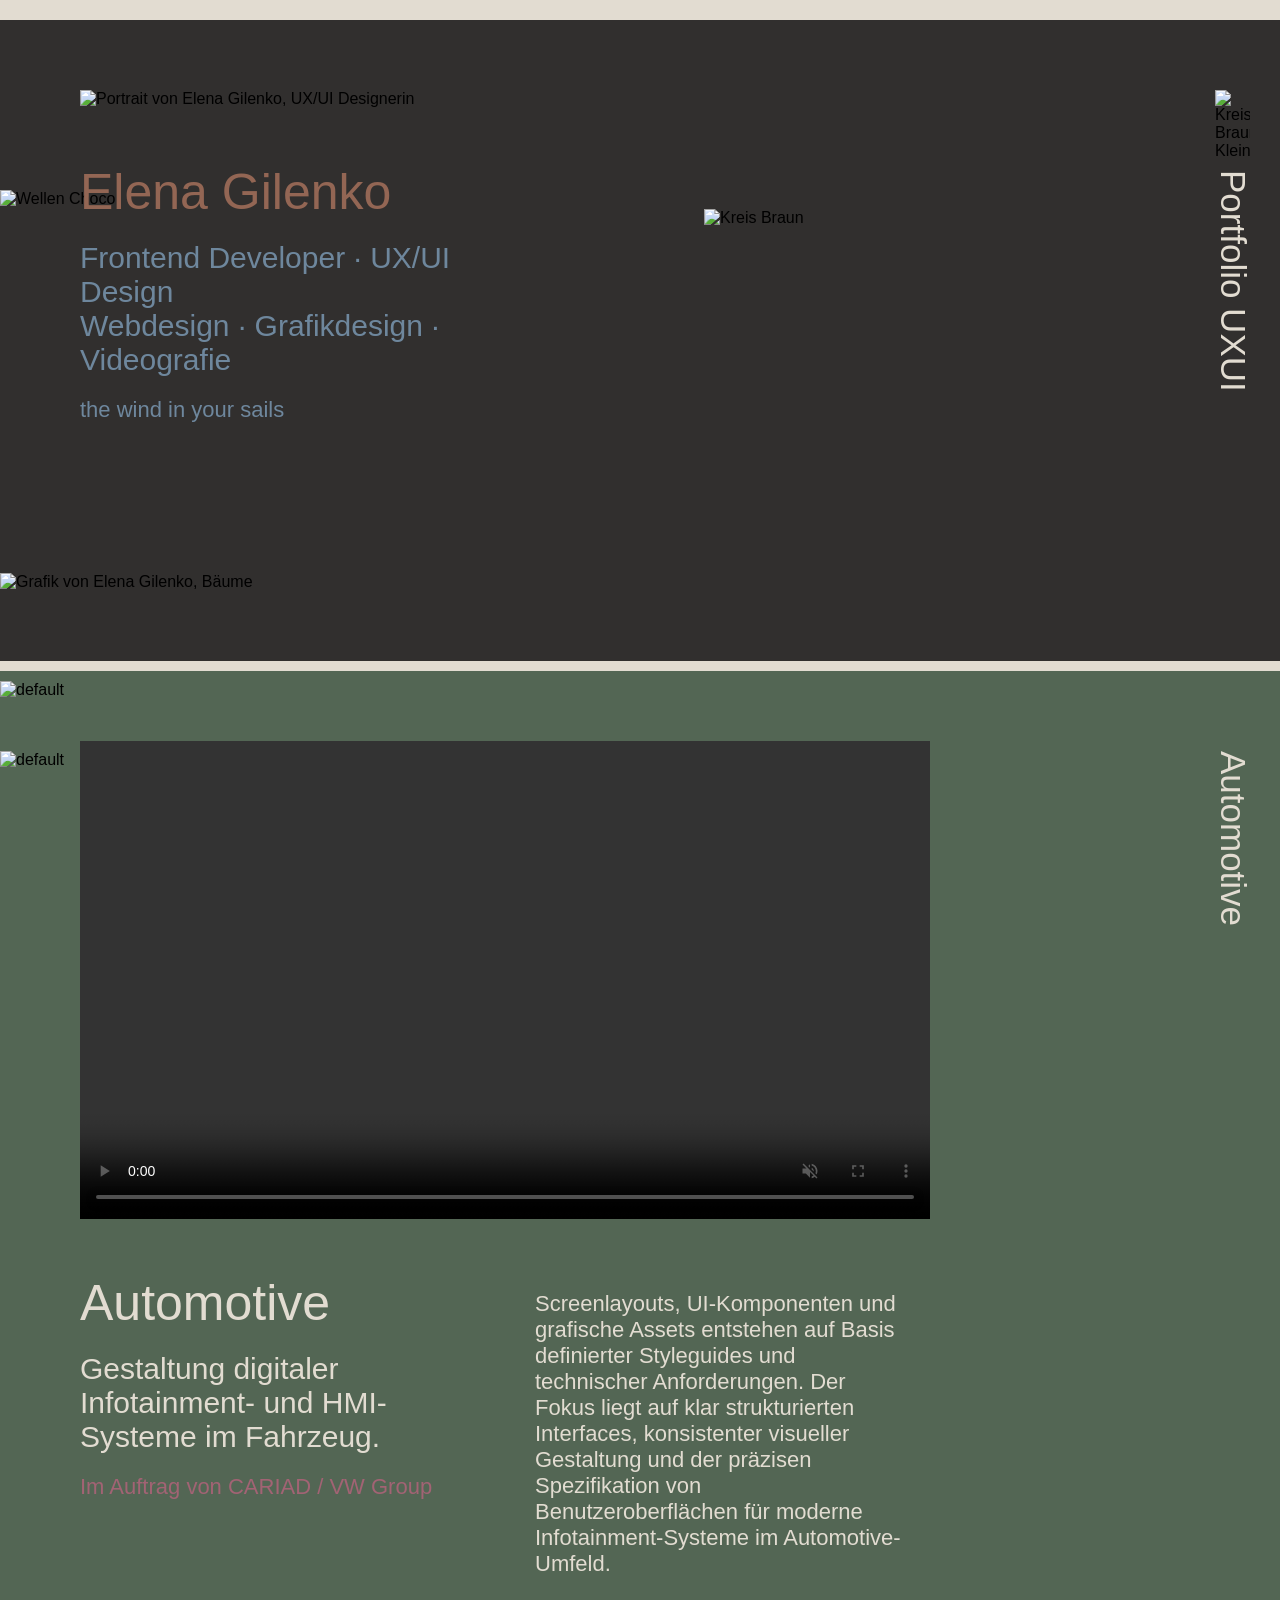
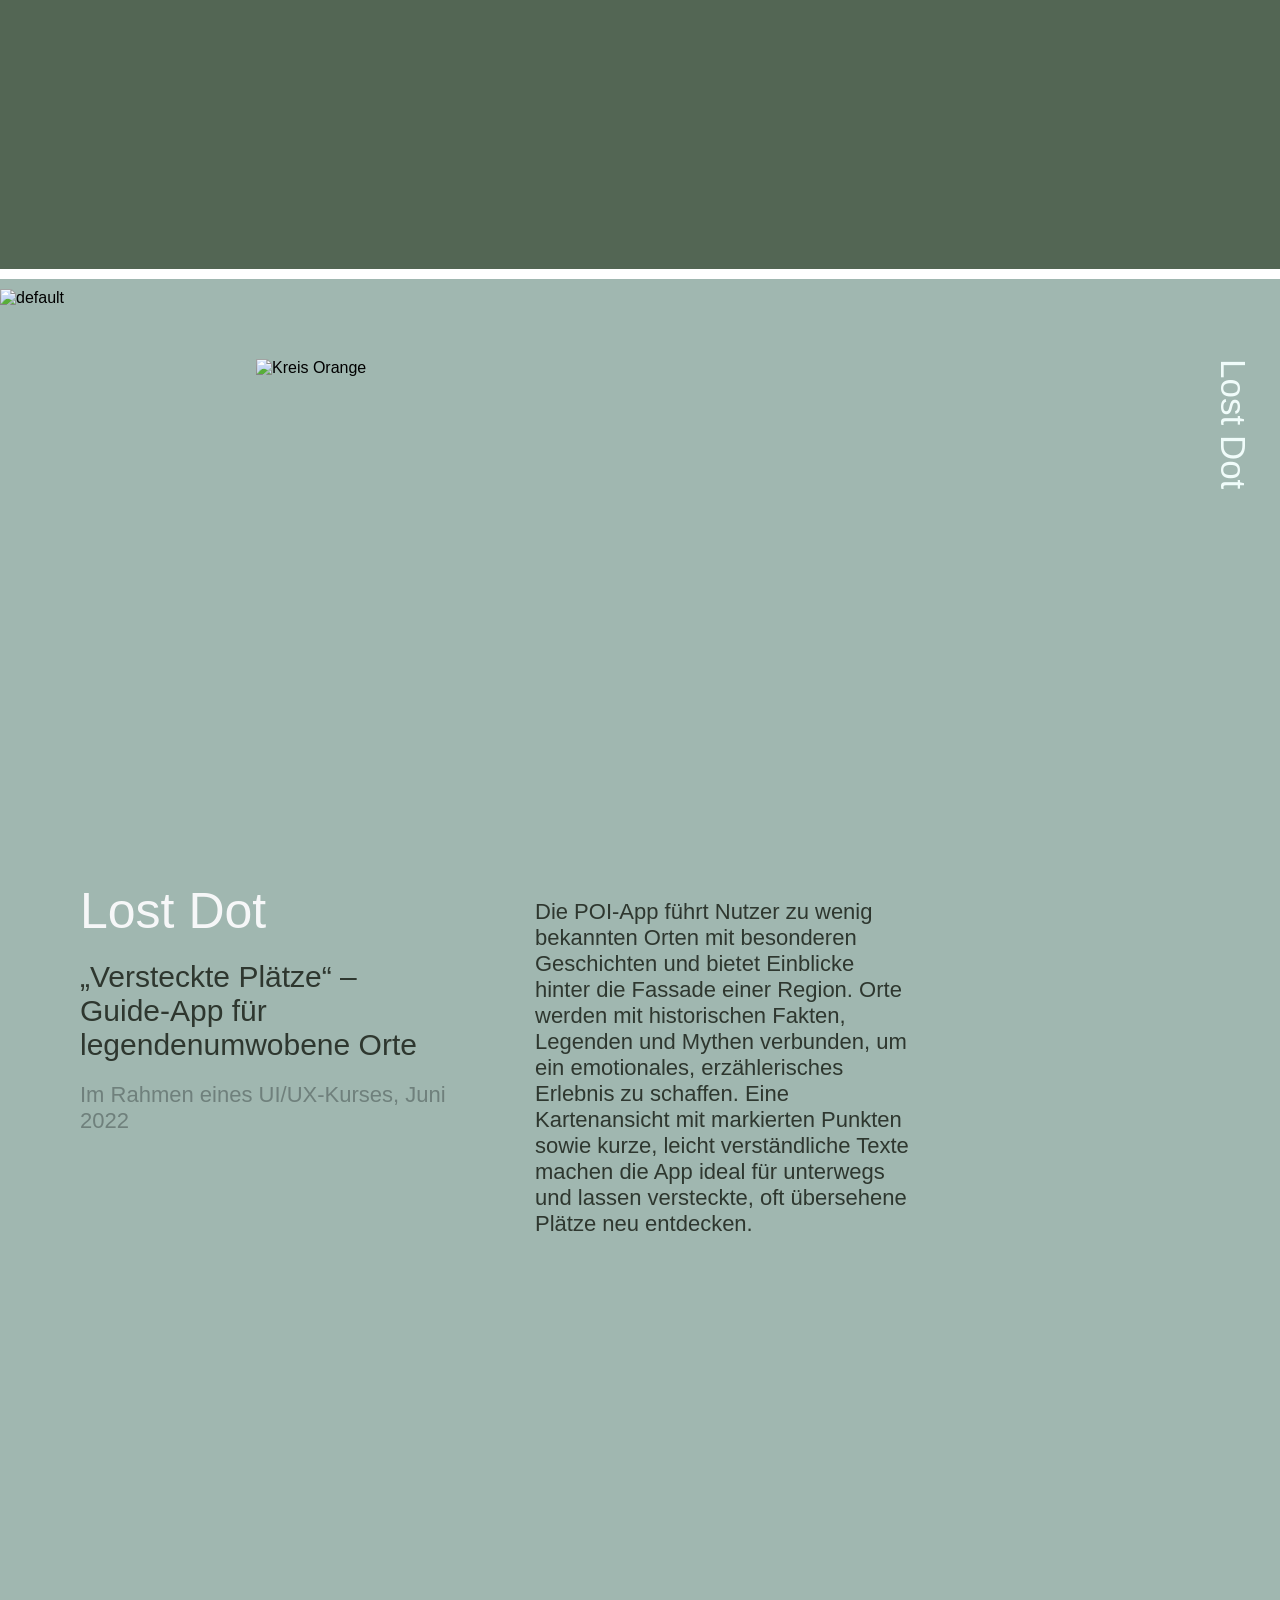
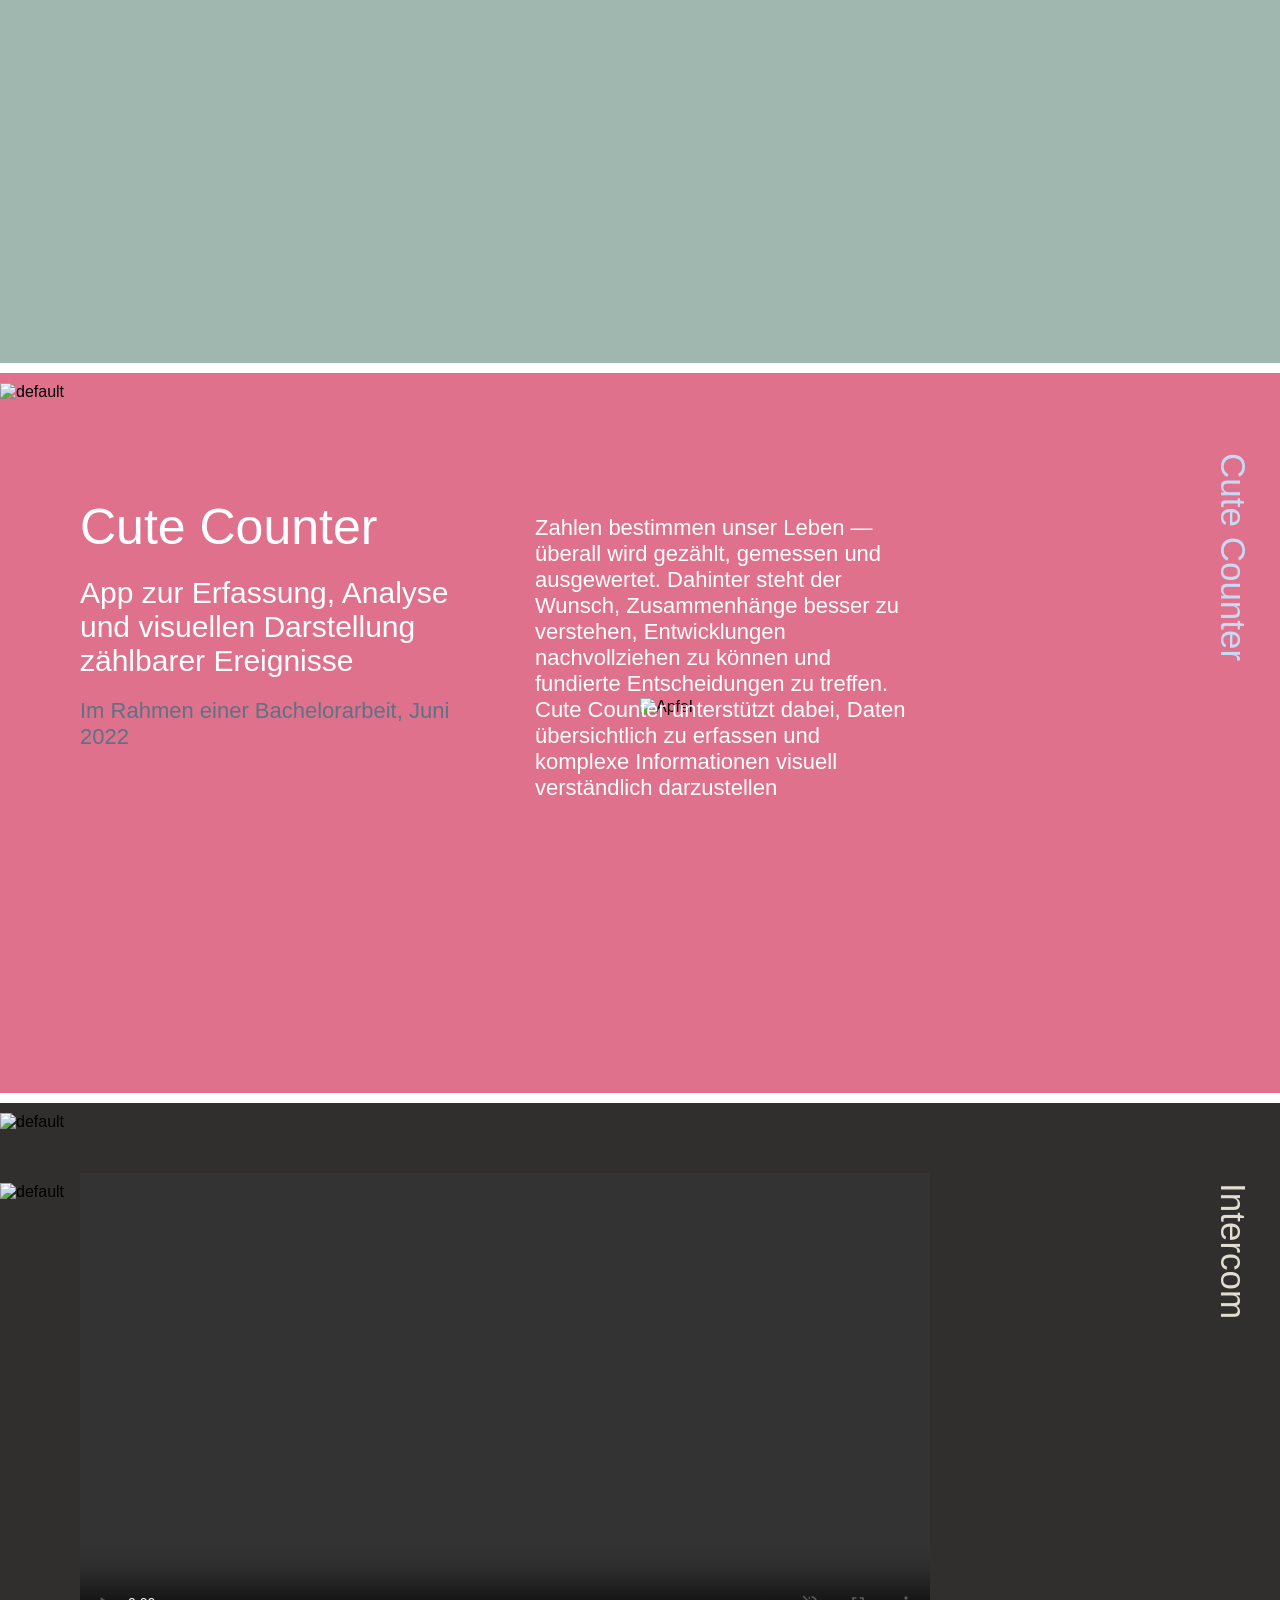
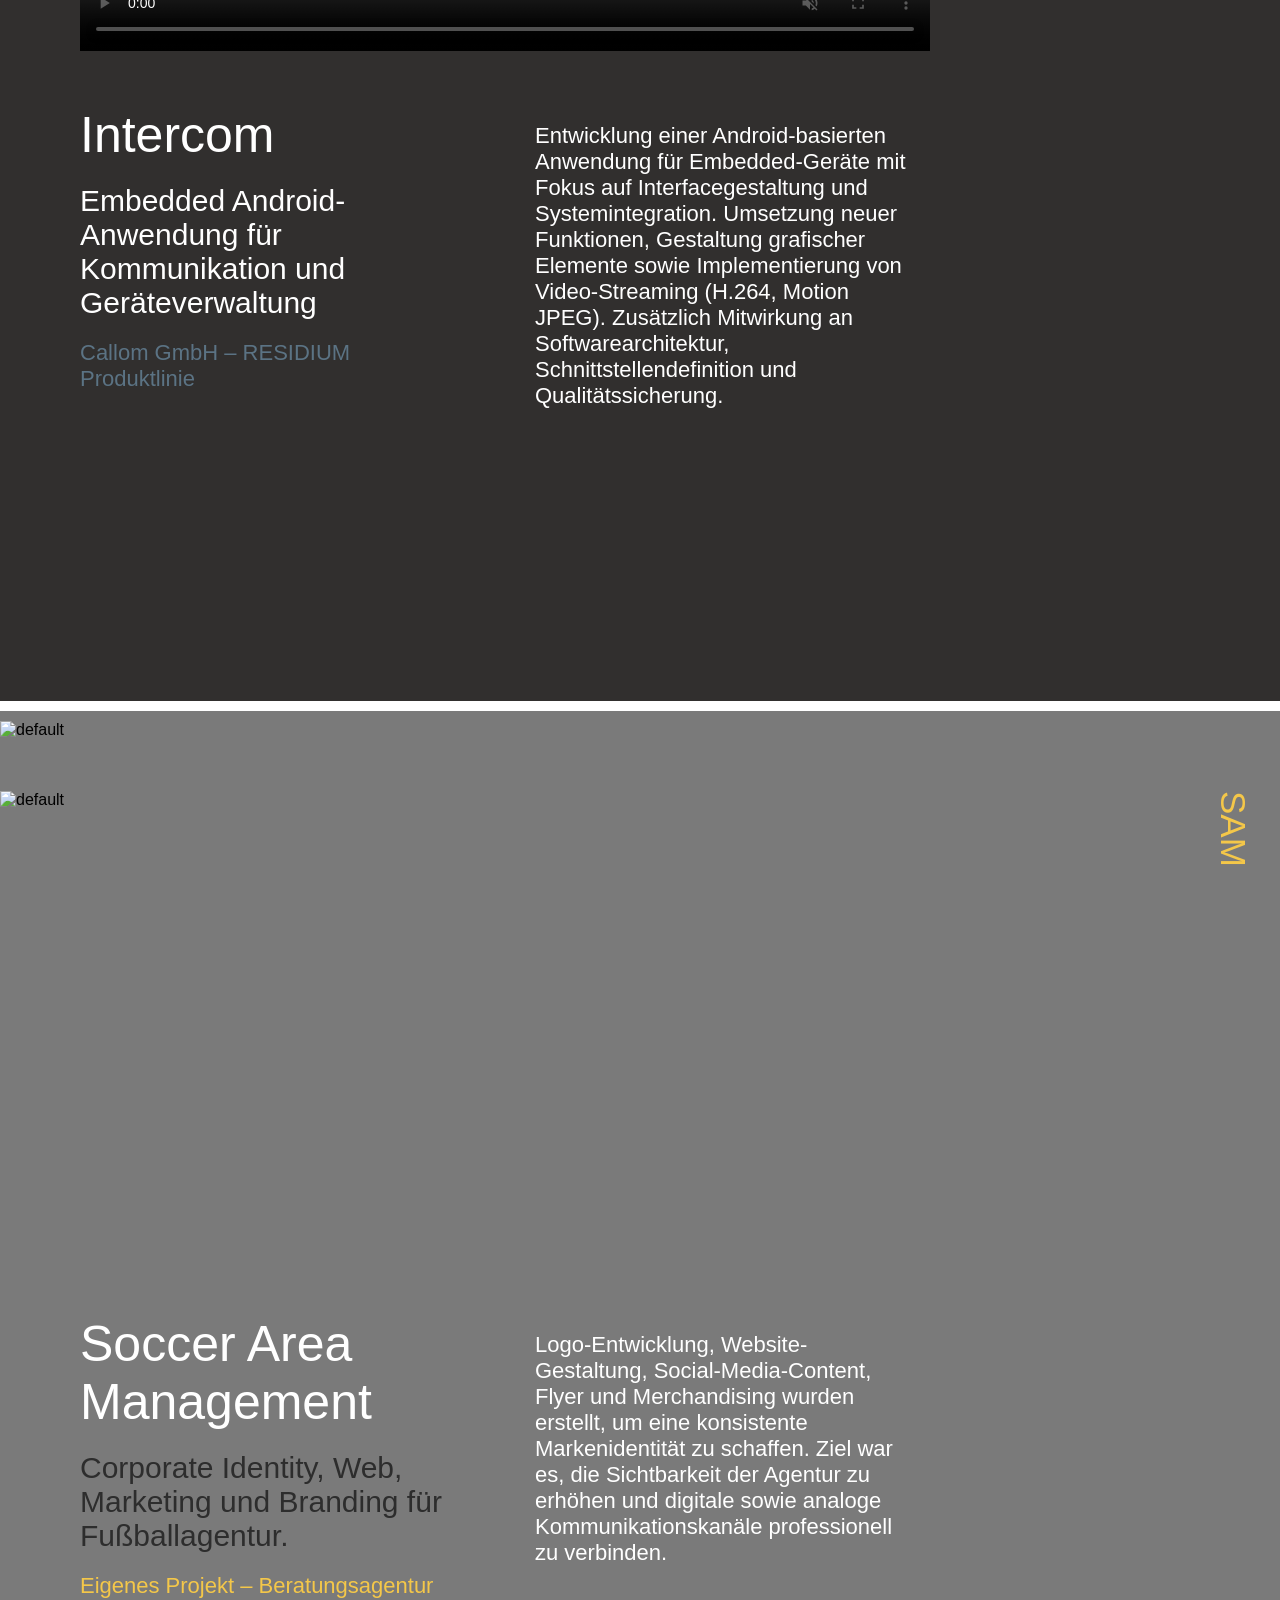
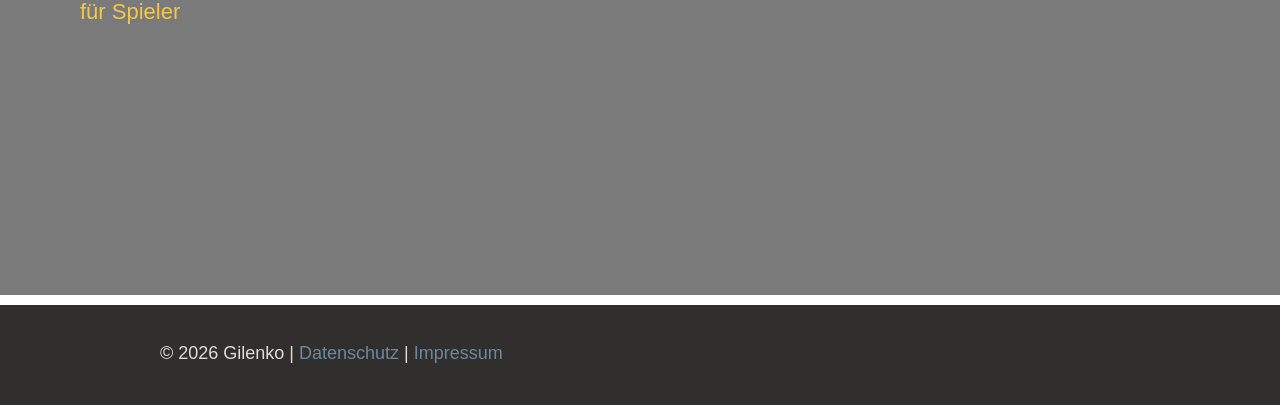
==== index.html @ 0ff8e9f3 "Add files via upload" ====
<!DOCTYPE html>
<html lang="de">
<head>

<meta charset="UTF-8">
<title>Elena Gilenko – UX/UI Designer Portfolio</title>
<meta name="viewport" content="width=device-width, initial-scale=1.0">
<meta name="description" content="Portfolio von Elena Gilenko – UX/UI Design, Web Design und Frontend Development.">

 <!-- FAVICON -->
  <link rel="icon" type="image/png" sizes="32x32" href="img/favicon-32x32.png">
  <link rel="icon" type="image/png" sizes="16x16" href="img/favicon-16x16.png">
  
  <link rel="stylesheet" href="default.css">
  <link rel="stylesheet" href="style.css">
  <link rel="stylesheet" href="footer.css">
    <link rel="stylesheet" href="css/stage.css">

</head>

<body>

  <!-- FIXED BACKGROUND -->
  <div class="container-base"></div>
  
  <!-- PAGE CONTENT -->
<main class="container-page">
    
		<!-- HERO -->
		<section class="section hero">
	
			<!-- PARALLAX SECTION -->
			<div class="section parallax">
			
				<!-- Sticky Image Layer -->
				<div class="section-sticky-ui">
					<div class="sticky-image">
						<img src="svg/waves_choco_1440_700.svg" class="wind" alt="Wellen Choco">
					</div>
				</div>

				<!-- Fixed Image Layer -->
				<div class="fixed-image">
					<img src="svg/emblem_circle_brown_340_340.svg" class="sun"  alt="Kreis Braun">
				</div>
			</div>

						<!-- BACK TO TOP -->
			<div class="section-ui">
				<div class="back-to-top back-to-top--right">
					<img src="svg/back_to_top_hero_icon.svg" alt="Kreis Braun Klein">
					<span class="back-to-top-label">Portfolio UXUI</span>
				</div>
			</div>
	  
			<!-- CONTENT -->
			<div class="hero-layout">

				<!-- IMAGE MAIN-->
				<div class="hero-image-main">
					<img src="img/hero_image_main.png" alt="Portrait von Elena Gilenko, UX/UI Designerin">
				</div>

				<!-- TEXT -->
				<div class="project-text">

					<div class="project-text-top">

						<h2 >Elena Gilenko</h2>
						<p class="two-lines">
							Frontend Developer · UX/UI Design<br>
							Webdesign · Grafikdesign · Videografie</p>
						<p class="mobile-skills-text">Frontend Developer<br>UX/UI · Grafik<br>Webdesign<br>Videografie</p>
						<p class="one-line">the wind in your sails</p>
					</div>

					<div class="project-text-block">
						<p>
						
						</p>
					</div>

				</div>

				<!-- IMAGE -->
				<div class="hero-image-bottom">
					<img src="img/hero_image.png" alt="Grafik von Elena Gilenko, Bäume">
				</div>
			</div>
	
		</section>


		<!-- AUTOMOTIVE -->
		<section class="section automotive">

			<!-- PARALLAX SECTION -->
			<section class="section parallax">

				<!-- Sticky Image Layer -->
				<div class="section-sticky-ui">
					<div class="sticky-image">
						<img src="svg/default.svg" alt="default">
					</div>
				</div>

				<!-- Fixed Image Layer -->
				<div class="fixed-image">
					<img src="svg/default.svg" alt="default">
				</div>

			</section>

			<!-- BACK TO TOP -->
			<div class="section-ui">
				<div class="back-to-top back-to-top--right">
					<img src="svg/back_to_top_automotive_icon.svg" alt="">
					<span class="back-to-top-label">Automotive</span>
				</div>
			</div>

	  
			<!-- CONTENT -->
			<div class="project-layout">

				<!-- VIDEO -->
				<div class="project-video">
					<video class="section-video" autoplay muted loop playsinline preload="metadata" controls>
						<source src="video/automotive_video.mp4" type="video/mp4">
					</video>
				</div>

				<!-- TEXT -->
				<div class="project-text">

					<div class="project-text-top">
						<h2 >Automotive</h2>
						<p class="two-lines">Gestaltung digitaler Infotainment- und HMI-Systeme im Fahrzeug.</p>
						<p class="one-line">Im Auftrag von CARIAD / VW Group</p>
					</div>

					<div class="project-text-block">
						<p>
						Screenlayouts, UI-Komponenten und grafische Assets entstehen auf Basis definierter Styleguides und technischer Anforderungen. Der Fokus liegt auf klar strukturierten Interfaces, konsistenter visueller Gestaltung und der präzisen Spezifikation von Benutzeroberflächen für moderne Infotainment-Systeme im Automotive-Umfeld.</p>
					</div>

				</div>

				<!-- IMAGE -->
				<div class="section-image-bottom">
					<img src="img/automotive_image.png" alt="">
				</div>

			</div>
	  
		</section>
		
		
		<!-- LOST DOT -->
		<section class="section lostdot">
	
			<!-- PARALLAX SECTION -->
			<section class="section parallax">

				<!-- Sticky Image Layer -->
				<div class="section-sticky-ui">
					<div class="sticky-image">
						<img src="svg/default.svg" alt="default" >
					</div>
				</div>

				<!-- Fixed Image Layer -->
				<div class="fixed-image">
					<img src="svg/emblem_lostdot_1000_1000.svg" class="lostdoticon" alt="Kreis Orange">
				</div>
								<!-- Fixed Image Layer -->
				<div class="fixed-image-mobile">
					<img src="svg/emblem_lostdot_half.svg" class="halflostdotemblem" alt="Kreis Orange">
				</div>


			</section>

			<!-- BACK TO TOP -->
			<div class="section-ui">
				<div class="back-to-top back-to-top--right">
					<img src="svg/back_to_top_lostdot_icon.svg" alt="">
					<span class="back-to-top-label">Lost Dot</span>
				</div>
			</div>
	  
			<!-- CONTENT -->
			<div class="project-layout">

				<!-- VIDEO -->
				<div class="project-video">
					<video class="section-video" autoplay muted loop playsinline preload="metadata">
						<source src="video/lostdot_video.mp4" type="video/mp4">
					</video>
				</div>

				<!-- TEXT -->
				<div class="project-text">

					<div class="project-text-top">
						<h2 >Lost Dot</h2>
						<p class="two-lines">„Versteckte Plätze“ – Guide-App für legendenumwobene Orte</p>
						<p class="one-line">Im Rahmen eines UI/UX-Kurses, Juni 2022</p>
					</div>

					<div class="project-text-block">
						<p>
						Die POI-App führt Nutzer zu wenig bekannten Orten mit besonderen Geschichten und bietet Einblicke hinter die Fassade einer Region. Orte werden mit historischen Fakten, Legenden und Mythen verbunden, um ein emotionales, erzählerisches Erlebnis zu schaffen.
Eine Kartenansicht mit markierten Punkten sowie kurze, leicht verständliche Texte machen die App ideal für unterwegs und lassen versteckte, oft übersehene Plätze neu entdecken.
						</p>
					</div>

				</div>

				<section class="section-image-bottom">
				        <img src="img/bottom_image_spaceholder.png" alt="">
	
						<div class="stage">
							<div class="panel p3" style="background-image:url('img/img1.png')"></div>
							<div class="panel p2" style="background-image:url('img/img2.png')"></div>
							<div class="panel p1" style="background-image:url('img/img3.png')">
							    <video class = "prototype" autoplay muted loop>
									<source src="video/lostdot_prototype.mp4" type="video/mp4">
								</video>
							</div>
						</div>
		
				</section>

			</div>
	  
		</section>	
	


		<!-- CUTE COUNTER -->
		<section class="section cutecounter">
	
			<!-- PARALLAX SECTION -->
			<section class="section parallax">

				<!-- Sticky Image Layer -->
				<div class="section-sticky-ui">
					<div class="sticky-image">
						<img src="svg/default.svg" alt="default" >
					</div>
				</div>

				<!-- Fixed Image Layer -->
				<div class="fixed-image">

					<img src="svg/emblem_cutecounter_900_900.svg" class="apleicon" alt="Apfel">
				</div>

			</section>

			<!-- BACK TO TOP -->
			<div class="section-ui">
				<div class="back-to-top back-to-top--right">
					<img src="svg/back_to_top_cutecounter_icon.svg" alt="">
					<span class="back-to-top-label">Cute Counter</span>
				</div>
			</div>
	  
			<!-- CONTENT -->
			<div class="project-layout">

				<!-- IMAGE MAIN-->
				<div class="section-image-main">
					<img src="img/cutecounter_image_main.png" alt="">
				</div>

				<!-- TEXT -->
				<div class="project-text">

					<div class="project-text-top">
						<h2 >Cute Counter</h2>
						<p class="two-lines">App zur Erfassung, Analyse und visuellen Darstellung zählbarer Ereignisse</p>
						<p class="one-line">Im Rahmen einer Bachelorarbeit, Juni 2022</p>
					</div>

					<div class="project-text-block">
						<p>
						Zahlen bestimmen unser Leben — überall wird gezählt, gemessen und ausgewertet. Dahinter steht der Wunsch, Zusammenhänge besser zu verstehen, Entwicklungen nachvollziehen zu können und fundierte Entscheidungen zu treffen. Cute Counter unterstützt dabei, Daten übersichtlich zu erfassen und komplexe Informationen visuell verständlich darzustellen</p>
					</div>

				</div>

				<!-- IMAGE -->
				<div class="section-image-bottom">
					<img src="img/cutecounter_image.png" alt="">
				</div>

			</div>
	  
		</section>	



		<!-- INTERCOM -->
		<section class="section intercom">
	
			<!-- PARALLAX SECTION -->
			<section class="section parallax">

				<!-- Sticky Image Layer -->
				<div class="section-sticky-ui">
					<div class="sticky-image">
						<img src="svg/default.svg" alt="default">
					</div>
				</div>

				<!-- Fixed Image Layer -->
				<div class="fixed-image">
					<img src="svg/default.svg" alt="default">
				</div>

			</section>

			<!-- BACK TO TOP -->
			<div class="section-ui">
				<div class="back-to-top back-to-top--right">
					<img src="svg/back_to_top_intercom_icon.svg" alt="">
					<span class="back-to-top-label">Intercom</span>
				</div>
			</div>

	  
			<!-- CONTENT -->
			<div class="project-layout">

				<!-- VIDEO -->
				<div class="project-video">
					<video class="section-video" autoplay muted loop playsinline preload="metadata" controls>
						<source src="video/intercom_video.mp4" type="video/mp4">
					</video>
				</div>

				<!-- TEXT -->
				<div class="project-text">

					<div class="project-text-top">
						<h2 >Intercom</h2>
						<p class="two-lines">Embedded Android-Anwendung für Kommunikation und Geräteverwaltung</p>
						<p class="one-line">Callom GmbH – RESIDIUM Produktlinie</p>
					</div>

					<div class="project-text-block">
						<p>
						Entwicklung einer Android-basierten Anwendung für Embedded-Geräte mit Fokus auf Interfacegestaltung und Systemintegration. Umsetzung neuer Funktionen, Gestaltung grafischer Elemente sowie Implementierung von Video-Streaming (H.264, Motion JPEG). Zusätzlich Mitwirkung an Softwarearchitektur, Schnittstellendefinition und Qualitätssicherung.</p>
					</div>

				</div>

				<!-- IMAGE -->
				<div class="section-image-bottom">
					<img src="img/intercom_image.png" alt="">
				</div>

			</div>
	  
		</section>



	<!-- SAM -->
		<section class="section sam">
	
			<!-- PARALLAX SECTION -->
			<section class="section parallax">

				<!-- Sticky Image Layer -->
				<div class="section-sticky-ui">
					<div class="sticky-image">
						<img src="svg/default.svg" alt="default">
					</div>
				</div>

				<!-- Fixed Image Layer -->
				<div class="fixed-image">
					<img src="svg/default.svg" alt="default">
				</div>

			</section>
			
			
			<!-- BACK TO TOP -->
			<div class="section-ui">
				<div class="back-to-top back-to-top--right">
					<img src="svg/back_to_top_sam_icon.svg" alt="">
					<span class="back-to-top-label">SAM</span>
				</div>
			</div>

	  
			<!-- CONTENT -->
			<div class="project-layout">

				<!-- VIDEO -->
				<div class="project-video">
					<video class="section-video" autoplay muted loop playsinline preload="metadata">
						<source src="video/sam_video.mp4" type="video/mp4">
					</video>
				</div>

				<!-- TEXT -->
				<div class="project-text">

					<div class="project-text-top">
						<h2 >Soccer Area Management</h2>
						<p class="two-lines">Corporate Identity, Web, Marketing und Branding für Fußballagentur.</p>
						<p class="one-line">Eigenes Projekt – Beratungsagentur für Spieler</p>
					</div>

					<div class="project-text-block">
						<p>
						Logo-Entwicklung, Website-Gestaltung, Social-Media-Content, Flyer und Merchandising wurden erstellt, um eine konsistente Markenidentität zu schaffen. Ziel war es, die Sichtbarkeit der Agentur zu erhöhen und digitale sowie analoge Kommunikationskanäle professionell zu verbinden.</p>
					</div>

				</div>

				<!-- IMAGE -->
				<div class="section-image-bottom">
					<img src="img/sam_image.png" alt="">
				</div>

			</div>
	  
		</section>
 </main>
<!-- ===== FOOTER ===== -->
<footer>
    <nav class="navigation-im-footer"> 
        <p>© 2026 Gilenko |
            <a href="datenschutz.html">Datenschutz</a>
            <span class="devider">|</span>
            <a href="impressum.html">Impressum</a>
        </p>
    </nav>
</footer>

<!-- ===== JAVA SCRIPT ===== -->
  <script src="script.js" defer></script>
  
</body>
</html>
---- default.css ----
@charset "utf-8";

@font-face {
  font-family: 'HP Simplified Light';
  src: url('fonts/HP Simplified Light.woff2') format('woff2'),
       url('fonts/HP Simplified Light.woff') format('woff');
  font-weight: 300;
  font-style: normal;
}


:root {

--basic-color-creme:#e2dcd1;
--basic-color-white:#ffffff;
--basic-color-white-iniy:#f0fcfa;

--automotive-color-green:#536654;
--automotive-color-pink:#a26374;

--hero-color-brown:#936654;
--hero-color-choco:#312f2e;
--hero-color-blue:#6e879d;

--lostdot-color-green-iniy:#f6f7f8;
--lostdot-color-green-mint:#a0b7b0;
--lostdot-color-green-matcha:#6f807c;
--lostdot-color-green-moss:#2e372f;
--lostdot-color-orange:#f5af5e;

--cutecounter-color-pink:#e0718c;
--cutecounter-color-blue:#c7daf4;
--cutecounter-color-marin:#5b7384;


--intercom-color-choco:#392526;
--intercom-color-marin:#5b7384;

--sam-color-grey-light:#7a7a7a;
--sam-color-grey-dark:#2d2d2d;
--sam-color-yellow:#f4c749;


/* =========================
   restore later
========================= */
--sam-border-color-grey-hell:#DFDFDF;
--sam-border-color-grey-dark:#AFAFAF;
--sam-font-color-navi-grey-dark:#222222;
--sam-font-color-navi-hover-grey:#7A7A7A;
--sam-font-color-grey:#767676;
--sam-background-color-grey:#929292;
--sam-background-color-grey-transparent:rgba(100, 100, 100, 0.5);

}
---- style.css ----
/* =========================
   GLOBAL
========================= */
* {
  box-sizing: border-box;
}
body {
  margin: 0;
  padding: 0;
  font-family: Arial, sans-serif;
  overflow-x: hidden;
}
/* =========================
   FIXED BACKGROUND   background-color: rgba(255 0 0 / 0.5);
========================= */
.container-base {
  position: fixed;
  top: 0;
  left: 0;
  right: 0;
  bottom: 0;
  z-index: -1;
  background-color: #e2dcd1ff;
  background-image: url('svg/waves_white_3840_1080.svg');
  background-repeat: no-repeat;
  background-size: cover;
  background-position: center;
}
/* =========================
   PAGE CONTAINER
========================= */
.container-page {
  position: relative;
  width: 100%;
  max-width: 1440px;
  height:auto;
  margin: 10px auto;
  display: flex;
  flex-direction: column;
}
/* =========================
   SECTIONS
========================= */
.section { 
  position: relative; 
  width: 100%; 
  height:auto; /* Desktop Höhe */ 
  padding-top: 70px; /* Abstand oben */ 
  padding-bottom: 70px; /* Abstand unten */ 
  margin-top: 10px; 
}
.hero, .legal {
  background-color: var(--hero-color-choco);
  background-image: url('svg/waves_blue_720_1920.svg'); 
  background-repeat: no-repeat;
  background-size: auto;
  background-position: left 200px bottom 155px;
  background-size: 100% 100%;
}
.legal {
  background-position: left 200px bottom 0px;
}
.legal .legal-text * {
  width: 70%;
  font-family: 'HP Simplified Light', sans-serif;
  font-weight: 300;
  color: var(--hero-color-blue);
}
/* LEGAL COLORS */
.legal .legal-text h1 {
  color: var(--hero-color-brown);
}
.legal .legal-text h2 {
  font-family: 'HP Simplified Light', sans-serif;
  font-weight: 300;
  font-size: 30px;
  margin-top: 0px; 
  margin-bottom: 0px;
  color: var(--hero-color-brown);
}
/* PROJECTs BACKGROUND COLORS */
.automotive { background-color: var(--automotive-color-green)}
.lostdot { background-color:var(--lostdot-color-green-mint)}
.cutecounter { background-color: var(--cutecounter-color-pink)}
.intercom { background-color: var(--hero-color-choco)}
.sam { background-color: var(--sam-color-grey-light)}
/* Back-to-top LABLES COLORS */
.hero .back-to-top-label { color: var(--basic-color-creme);}
.automotive .back-to-top-label {  color: var(--basic-color-creme);}
.lostdot .back-to-top-label {  color: var(--basic-color-white-iniy);}
.cutecounter .back-to-top-label {  color: var(--cutecounter-color-blue);}
.intercom .back-to-top-label {  color: var(--basic-color-creme);}
.sam .back-to-top-label {  color: var(--sam-color-yellow);}
/* TEXT COLORS */
.hero .project-text * {  color: var(--hero-color-blue);}
.automotive .project-text * {  color: var(--basic-color-creme);}
.lostdot .project-text * {  color: var(--lostdot-color-green-moss);}
.cutecounter .project-text * {  color: var(--basic-color-white);}
.intercom .project-text * {  color: var(--basic-color-white);}
.sam .project-text * {  color: var(--basic-color-white);}
/* one-line COLORS */
.hero .one-line {  color: var(--hero-color-blue);}
.automotive .one-line {  color: var(--automotive-color-pink);}
.lostdot .one-line {  color: var(--lostdot-color-green-matcha);}
.cutecounter .one-line {  color: var(--cutecounter-color-marin);}
.intercom .one-line {  color: var(--intercom-color-marin);}
.sam .one-line {  color: var(--sam-color-yellow);}
/* HEADERs COLORS */
.hero .project-text h1 {  color: var(--hero-color-brown);}
.hero .project-text h2 {  color: var(--hero-color-brown);}
.lostdot .project-text h2 {  color: var(--lostdot-color-green-iniy);}
.sam .two-lines {  color: var(--sam-color-grey-dark);}

/* =========================
   BACK TO TOP
========================= */
.section-ui {
  position: absolute;
  inset: 0; /* füllt die Section */
  padding-top: 70px;   /* Abstand oben */
  padding-bottom: 70px; /* Abstand unten */
  pointer-events: none; /* Overlay blockiert nicht das Video */
}
.back-to-top {
  position: sticky; /* oder absolute */
  top: 70px; /* Abstand zum Viewport */
  z-index: 1000;
  width: 35px;
  display: flex;
  flex-direction: column;
  align-items: center;
  gap: 10px;
  pointer-events: auto;
}
.back-to-top img {
  width: 100%;
  height: auto;
}
.back-to-top span {
  writing-mode: vertical-rl;
  font-family: 'HP Simplified Light', sans-serif;
  font-weight: 300;
  font-size: 35px;
  color: var(--basic-color-creme);
}
/* RIGHT */
.back-to-top--right {
  margin-left: auto;
  margin-right: 30px;
}
/* LEFT (rotate 180°) */
.back-to-top--left {
  margin-right: auto;
  margin-left: 30px;
  transform: rotate(180deg);
}

/* =========================
   CONTENT
========================= */
.project-layout, .hero-layout {
  position: relative;
  inset: 0; /* füllt die Section */
  z-index: 2;
}
/* =========================
   image main
========================= */
.section-image-main, .hero-image-main  {
  margin: 0 350px 0 80px;
}
.section-image-main img, .hero-image-main img {
  width: 100%;
  height: auto;
  display: block;
}

/* =========================
   video
========================= */
.project-video {
  margin: 0 350px 0 80px;
}
.project-video video {
  width: 100%;
  aspect-ratio: 16 / 9;
  object-fit: cover;
  display: block;
}

  /* =========================
   text
========================= */
.project-text {
  display: flex;
  gap: 80px;
  margin: 50px 370px 0 80px;

}
.legal .legal-text { /* gleiche Breite..................................!!! */
  margin: 0 0 0 80px;
}
.project-text-top,
.project-text-block {
  flex: 1;          /* gleiche Breite */
  display: flex;
  flex-direction: column; /* Inhalte vertikal gestapelt */
  gap: 20px;        /* Abstand zwischen Überschrift & Texten */
}
.mobile-skills-text {
  display: none; /* mobile-skills-text versus two-lines for desktop */
}
h1 {
  font-size: 58px;
  margin-top: 50px; 
  margin-bottom: 50px;
  margin-right: 100px; 
  /* Abstand unter Überschrift */
}
h2 {
  font-family: 'HP Simplified Light', sans-serif;
  font-weight: 300;
  font-size: 50px;
  margin-top: 5px; 
  margin-bottom: 0px;   /* Abstand unter Überschrift */
  max-width: 100%;
  overflow-wrap: break-word;
  word-break: break-word;
}
.two-lines {	
  font-family: 'HP Simplified Light', sans-serif;
  font-weight: 300;
  font-size: 30px;
  margin-top: 0px; 
  margin-bottom: 0px;
}
.one-line {	
  font-family: Impact, Haettenschweiler, 'Arial Narrow Bold', sans-serif;
  font-size: 22px;
  margin-top: 0px; 
  margin-bottom: 0px;
}
.project-text-block {	
  font-family: 'HP Simplified Light', sans-serif;
  font-weight: 300;
  font-size: 22px;
}

/* =========================
   image bottom
========================= */
.section-image-bottom {
  position: relative;
  z-index: 2;
  margin: 100px 100px 100px 320px;
}
.section-image-bottom img {
  position: relative;
  width: 100%;
  height: auto;
  display: block;
}
.hero-image-bottom {
  margin: 150px 0 0 0;
}
.hero-image-bottom img {
  width: 100%;
  height: auto;
  display: block;
}

/* =========================
   PARALLAX SECTION  
========================= */
 .parallax{
  position: absolute;	  
  z-index: 0;
  top: 0;
  left: 0;
  width: 100%;
  height: 100%
}
.section-sticky-ui {
  position: absolute;
  inset: 0; /* füllt die Section */
}
.sticky-image {
  position: sticky; /* oder absolute */
  top: 70px; /* Abstand zum Viewport !!!! */ 
  z-index: 1;
  width: 100%;
}
.fixed-image {
  position: absolute;
  z-index: 0;
}
.hero .fixed-image {
  top: 28%;
  left: 55%;
  width: 27%;
  height: 27%;  
}
.hero .sun {
  width: 100%;
  height: 100%;
}
.hero .wind { 
  width: 100%; /* 483px */
  height: auto;
  margin: 120px 0 250px 0;
}
.lostdot .fixed-image {
  left: 20%;
  width: 70%;
  height: 100%;
  display: flex;
  justify-content: center; /* horizontal */
  align-items: center; 
}
.lostdot .lostdoticon{
  width: 100%;
  height: 100%
}
.lostdot .fixed-image-mobile{
	display:none;
}
.cutecounter .fixed-image {
  left: 50%;
  top: 20%;
  width: 40%;
  height: 50%;
  display: flex;
  justify-content: center; /* horizontal */
  align-items: center;
}
.cutecounter .apleicon{
  width: 100%;
  height: auto;;
}









.box {
 position: relative;
  z-index: 3;
  left: 80%;
  top: 14,4%;
  bottom:16,4%;
}
.prototype {
	width: 100%;
	height: 100%;
}





/* =========================
   MOBILE
========================= */

@media (max-width: 768px) {


/* =========================
   page
========================= */
.container-page {
	position: relative; 
    margin: 0;       /* entfernt zentrierte Ränder */
    max-width: 100%;/* überschreibt das Desktop max-width */
    padding: 0; /* optional, minimaler Abstand zum Rand */
	display: flex;
	flex-direction: column;
}
/* =========================
   project und hero
========================= */
.section { 
  position: relative; 
  width: 100%; 
  min-height: 100dvh;
  display: flex;
  flex-direction: column;
  justify-content: center; /* vertikale Zentrierung */
  padding-bottom: 70px; /* Abstand unten */ 
  margin-top: 0; /* ----> 10px*/
}
.hero, .project {
  position: relative; 
}
.project-layout, .hero-layout {
  position: relative;
  inset: 0; /* füllt die Section */
  z-index: 2;
  padding-top: 0px;   /* Abstand oben */
  padding-bottom: 0px; /* Abstand unten */
}
/* =========================
   paralax
========================= */
 .parallax{
  position: absolute;	  
  z-index: 0;
  top: 0;
  left: 0;
  width: 100%;
  height: 100%
}
.hero .fixed-image {
  top: 35%;
  left: 55%;
  width: 27%;
  height: 27%;  
}
/* =========================
   BACK TO TOP
========================= */
.section-ui {
  padding-top: 10px;
  padding-bottom: 450px;
}
.hero .section-ui {
  padding-top: 10px;
  padding-bottom: 10px;
}
.back-to-top {
  top: 400px; /* Abstand zum Viewport */
  width: 25px;
}
.hero .back-to-top {
  top: 280px; /* Abstand zum Viewport */
}
.back-to-top span {
  font-size: 25px;
}
.back-to-top--right {
  margin-right: 10px;
}
.back-to-top--left {
  margin-left: 10px;
}
  /* =========================
   project
========================= */
.project-layout {
  padding: 70px 0 0 0;
}
.project-video {
  margin: 0 40px 0 20px;
}
.section-image-main {
  margin: 0 80px 0 20px;
}
.project-text {
  margin: 0 45px 0 20px;
  flex-direction: column;
  gap:0px;
}
.two-lines {	
 font-size:22px
}
.one-line {
font-size:18px
}
 .project-text-block {
 font-size:18px        /* Abstand zwischen Überschrift & Texten */
}
.section-image-bottom {
  margin: 0 20px 0 20px;
}
/* =========================
   hero
========================= */
.hero-image-main {
  margin: 0; 
}
.hero .project-text {
  flex-direction: column;
  gap: 0px;
  margin: 0 20px 0px 20px;
}
.hero .project-text-top, .project-text-block {
  gap: 0;        /* Abstand zwischen Überschrift & Texten */
}
.hero .two-lines, .hero .project-text-block {	
  display: none;
}
.hero .one-line {
display: none;
}
.mobile-skills-text {
  display: block;
}
.mobile-skills-text {	
  font-family: 'HP Simplified Light', sans-serif;
  font-weight: 300;
  font-size: 20px;
  margin-top: 0px; 
  margin-bottom: 10px;
}
.hero-image-bottom {
  margin: 50px 0 0 0;
}

/* =========================
   legal
========================= */
.legal {
  height: auto;
  background-size: auto;  
}
.legal .legal-text {
  margin: 0 50px 0 20px;
}
.legal .legal-text * {
  width: 100%;
}
.legal .legal-text h1 {
  font-size: 32px;
  margin-bottom: 50px;
}
.legal .legal-text h2 {
  font-size: 26px;  
}

}
---- footer.css ----
/* =========================
   FOOTER
========================= */
footer{
  position: relative;
  z-index: 0;
  width: 100%;
  max-width: 1440px;
  min-height: 100px;
  display: flex;
  justify-content: center;
}
footer {
  margin-left: auto;
  margin-right: auto;
  background-color: var(--hero-color-choco);
  /* text*/
  color: var(--basic-color-creme);
  font-family: 'HP Simplified Light', sans-serif;
  font-weight: 300;
  font-size: 18px;
}
.navigation-im-footer {
  flex-basis: 100%;
  max-width: 1000px;
  padding: 1.25rem
}
.navigation-im-footer a {
  text-decoration: none;
  color: var(--hero-color-blue);
}
.clearfix::after {
  content: "";
  display: block;
  clear: both;
}
  
  /* =========================
   MOBILE
========================= */
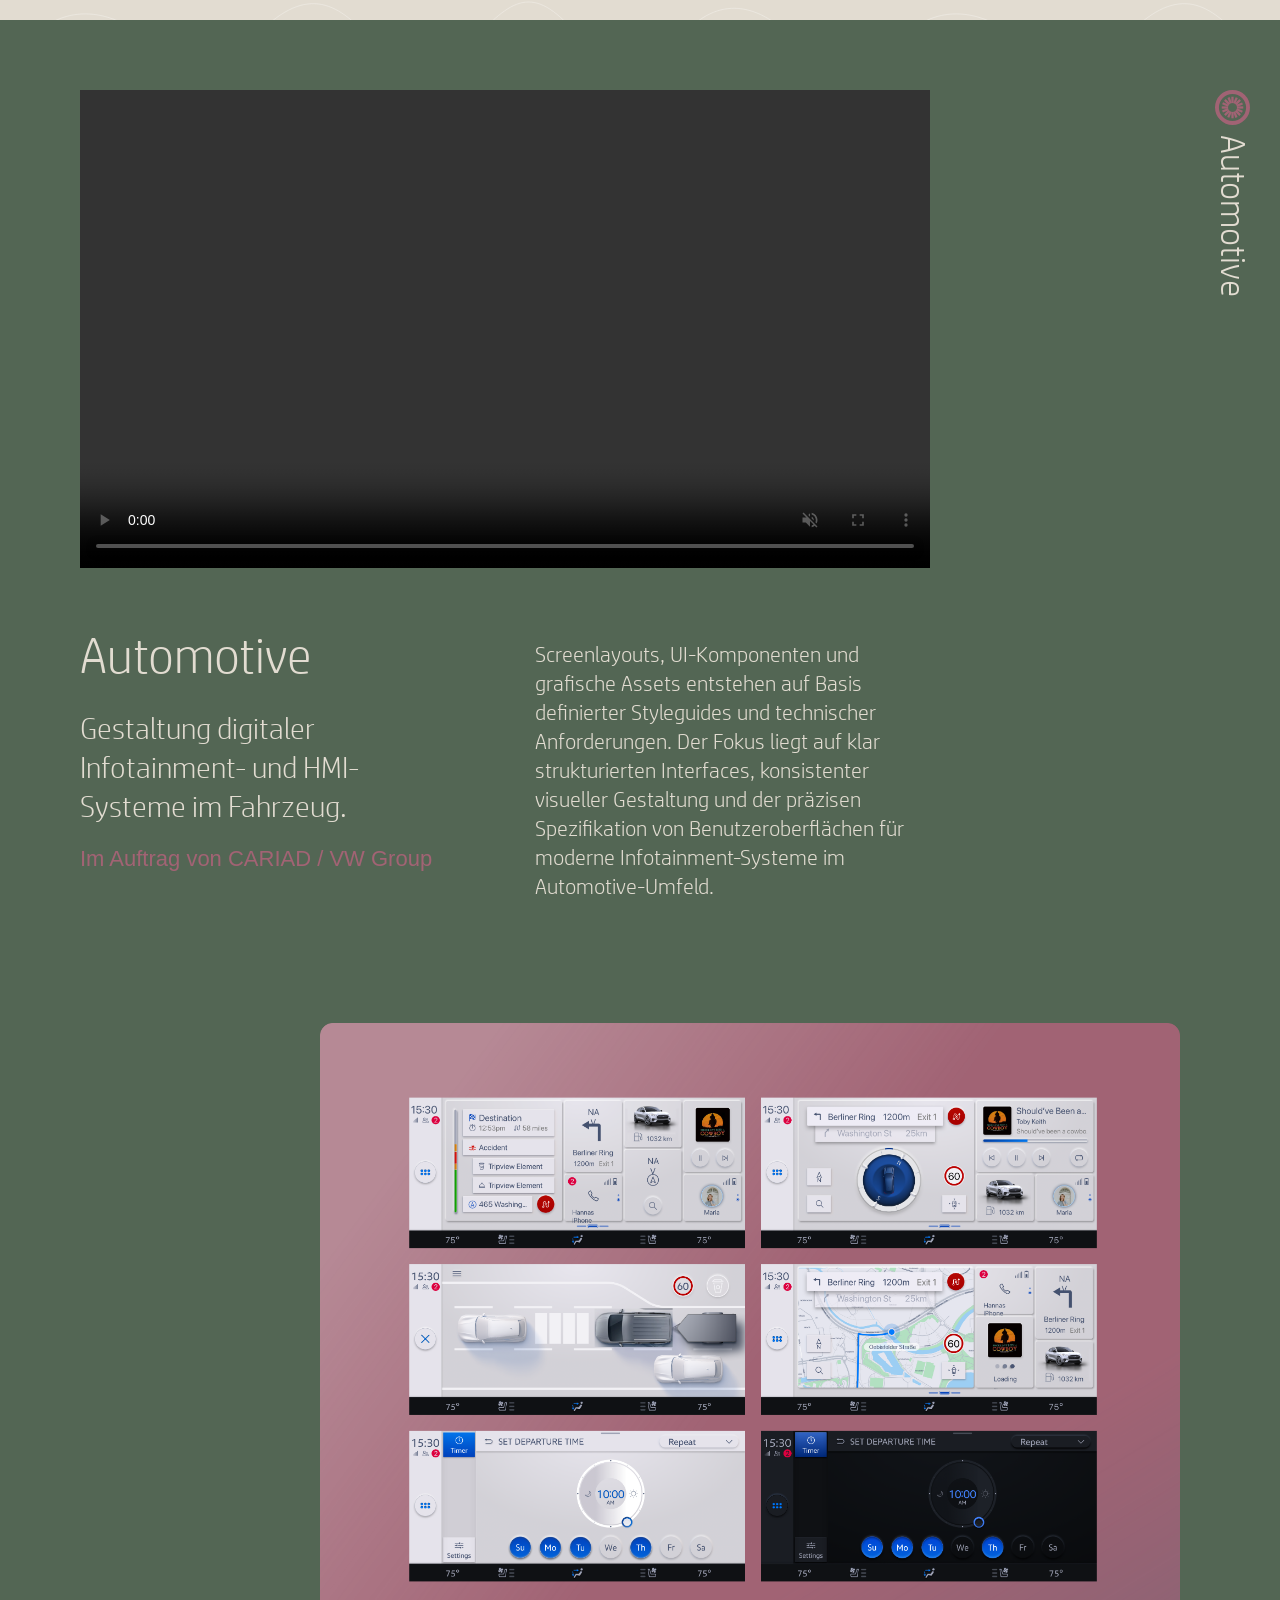
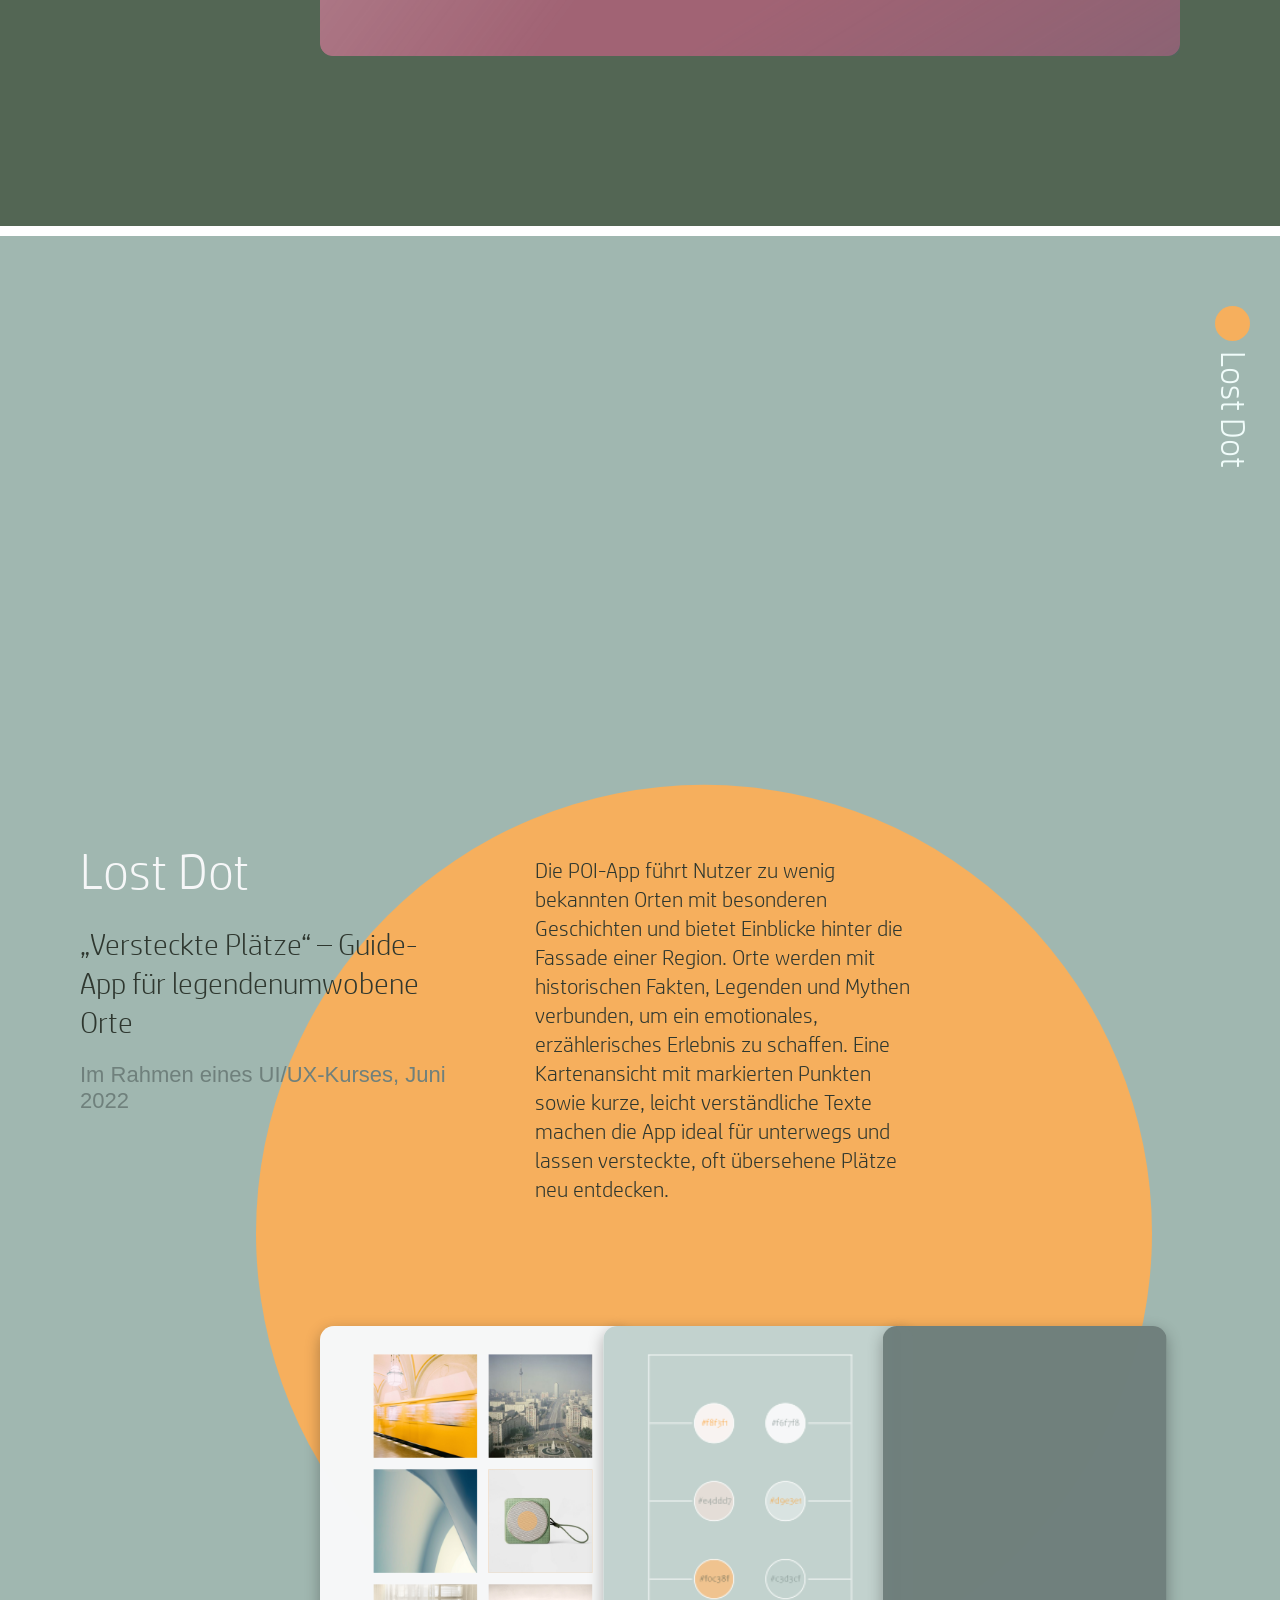
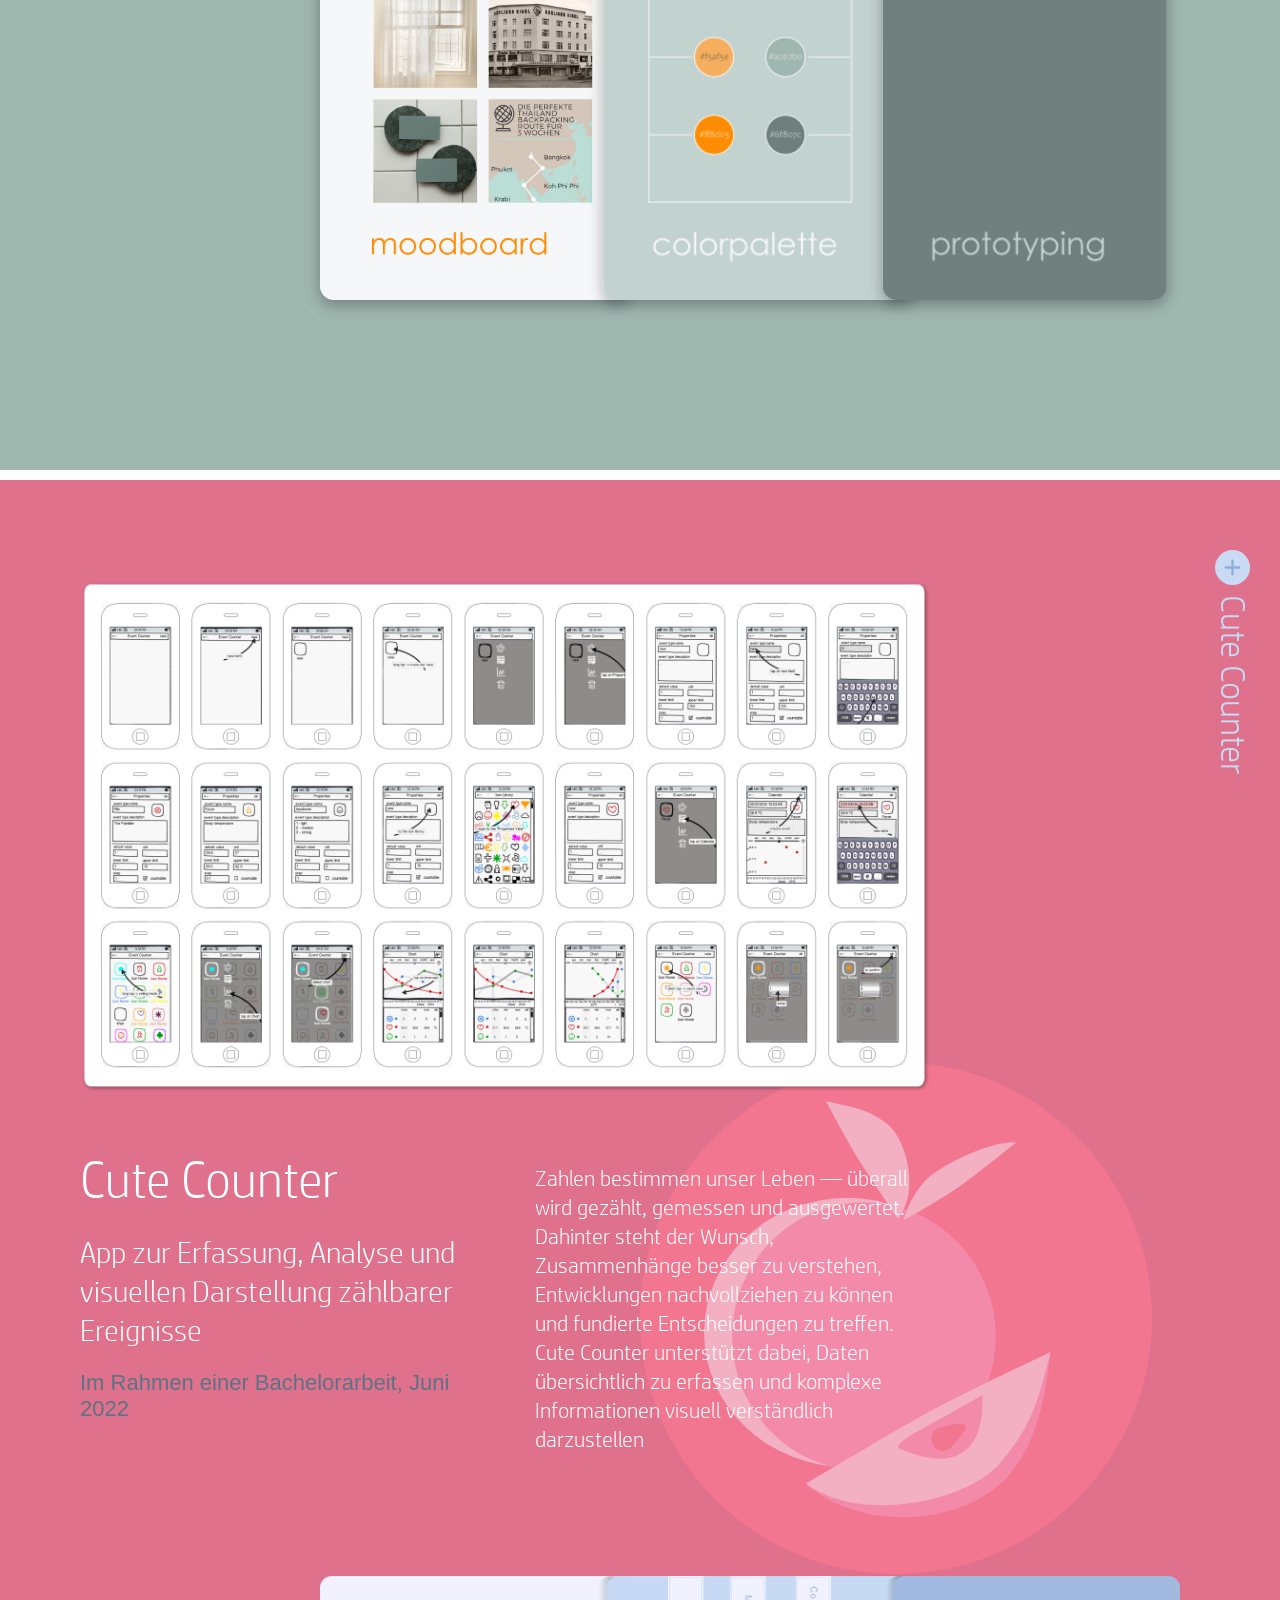
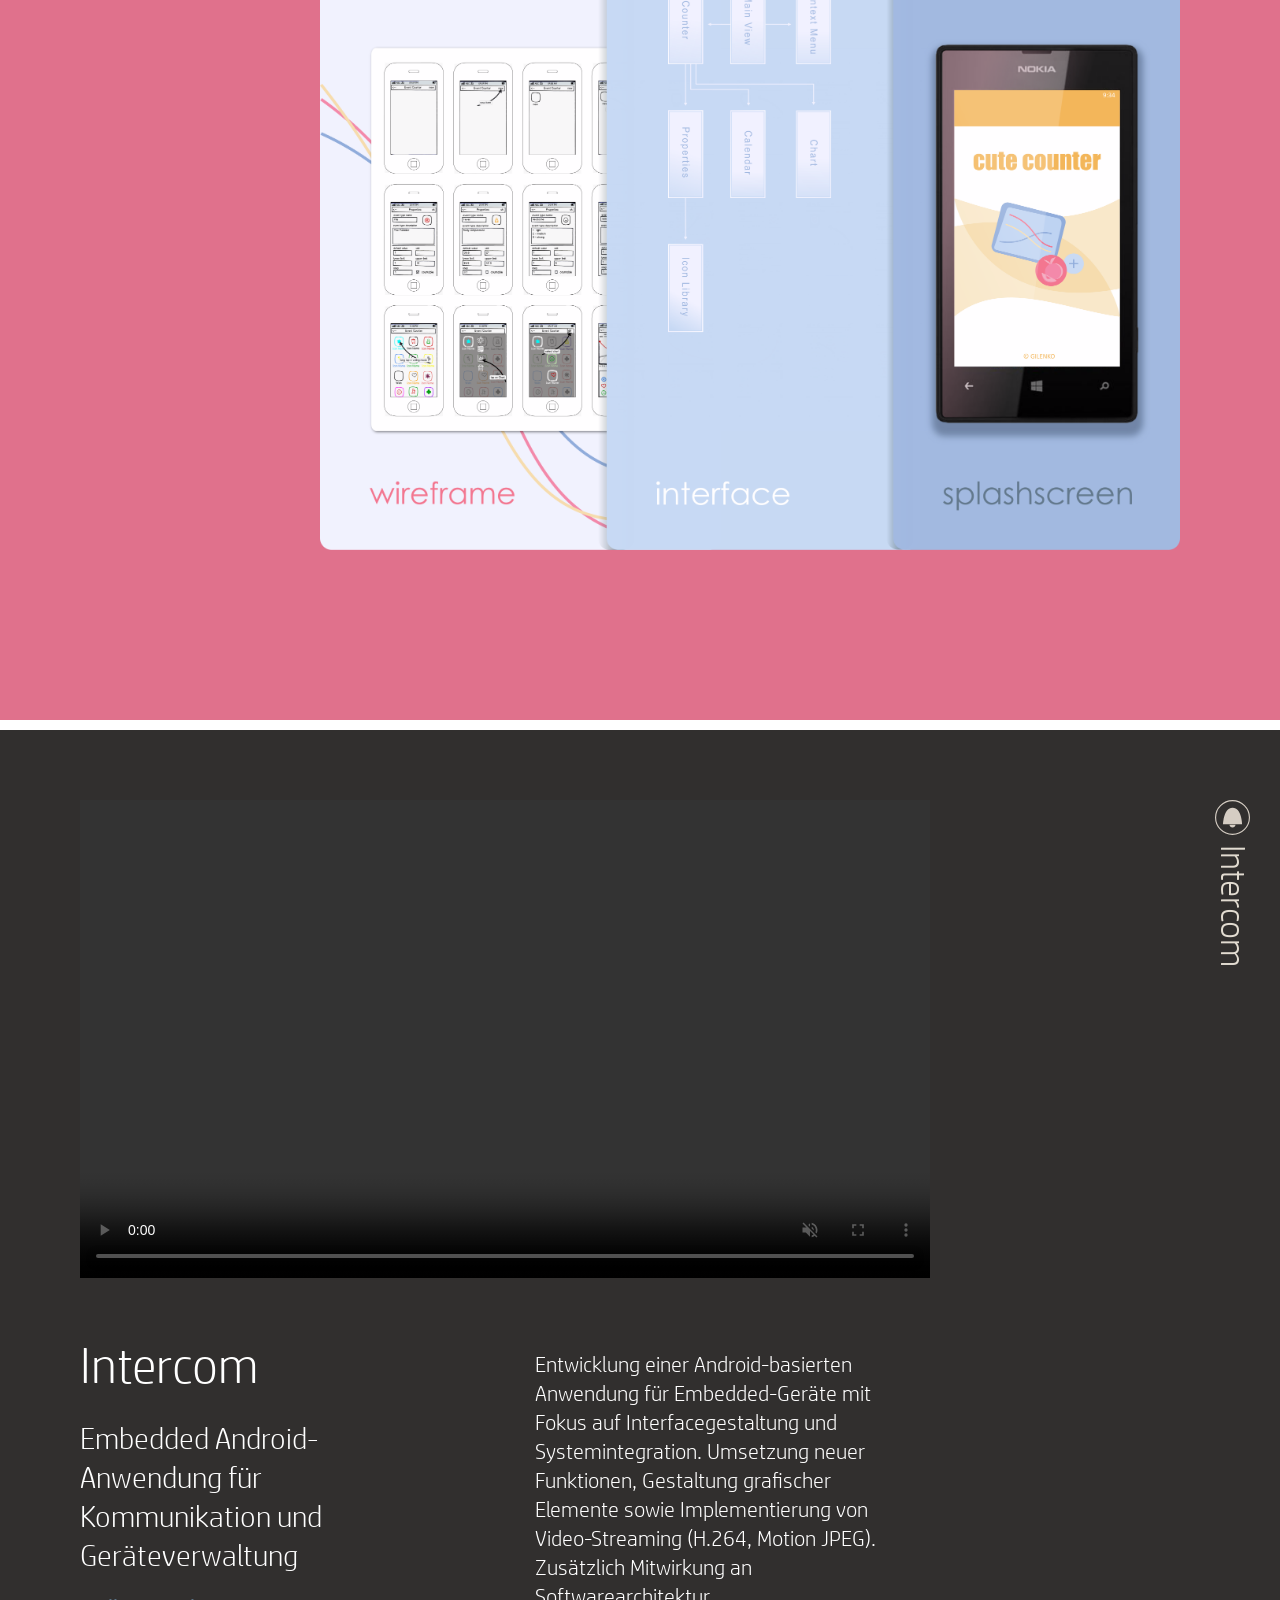
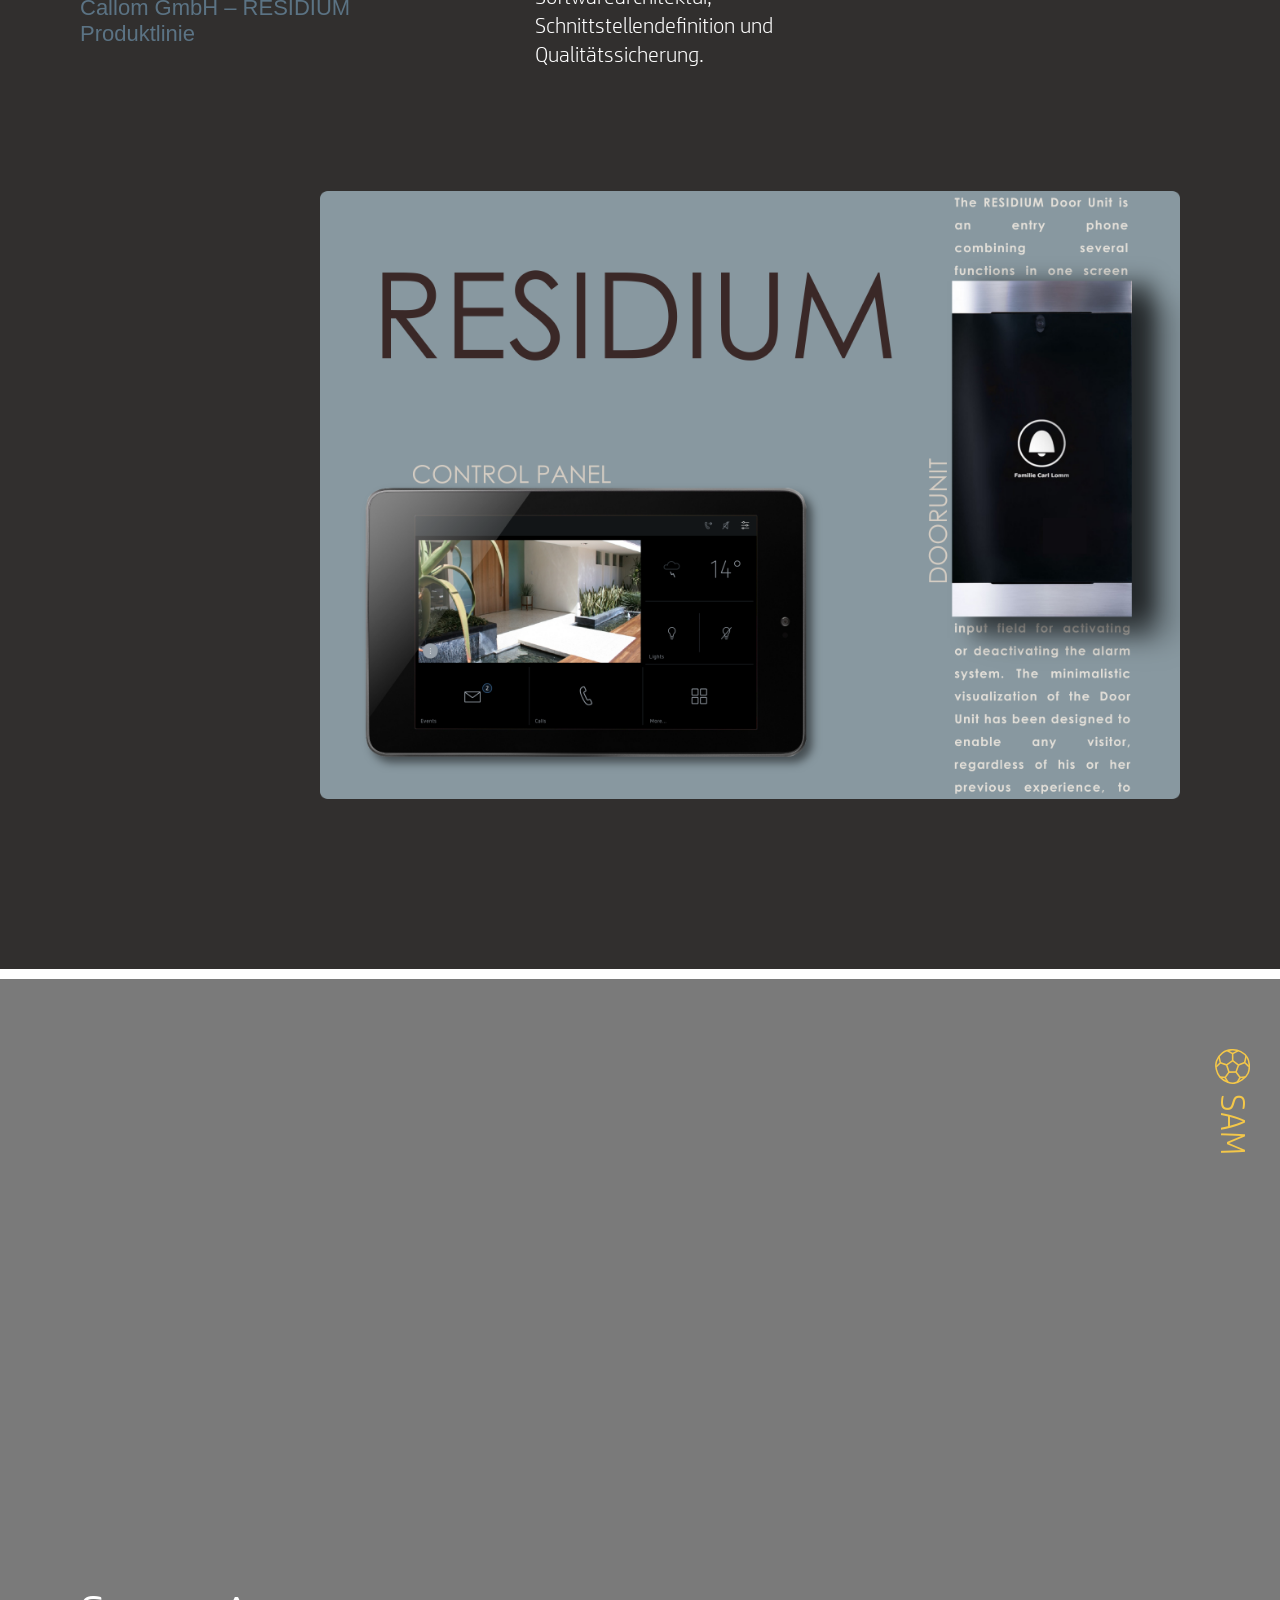
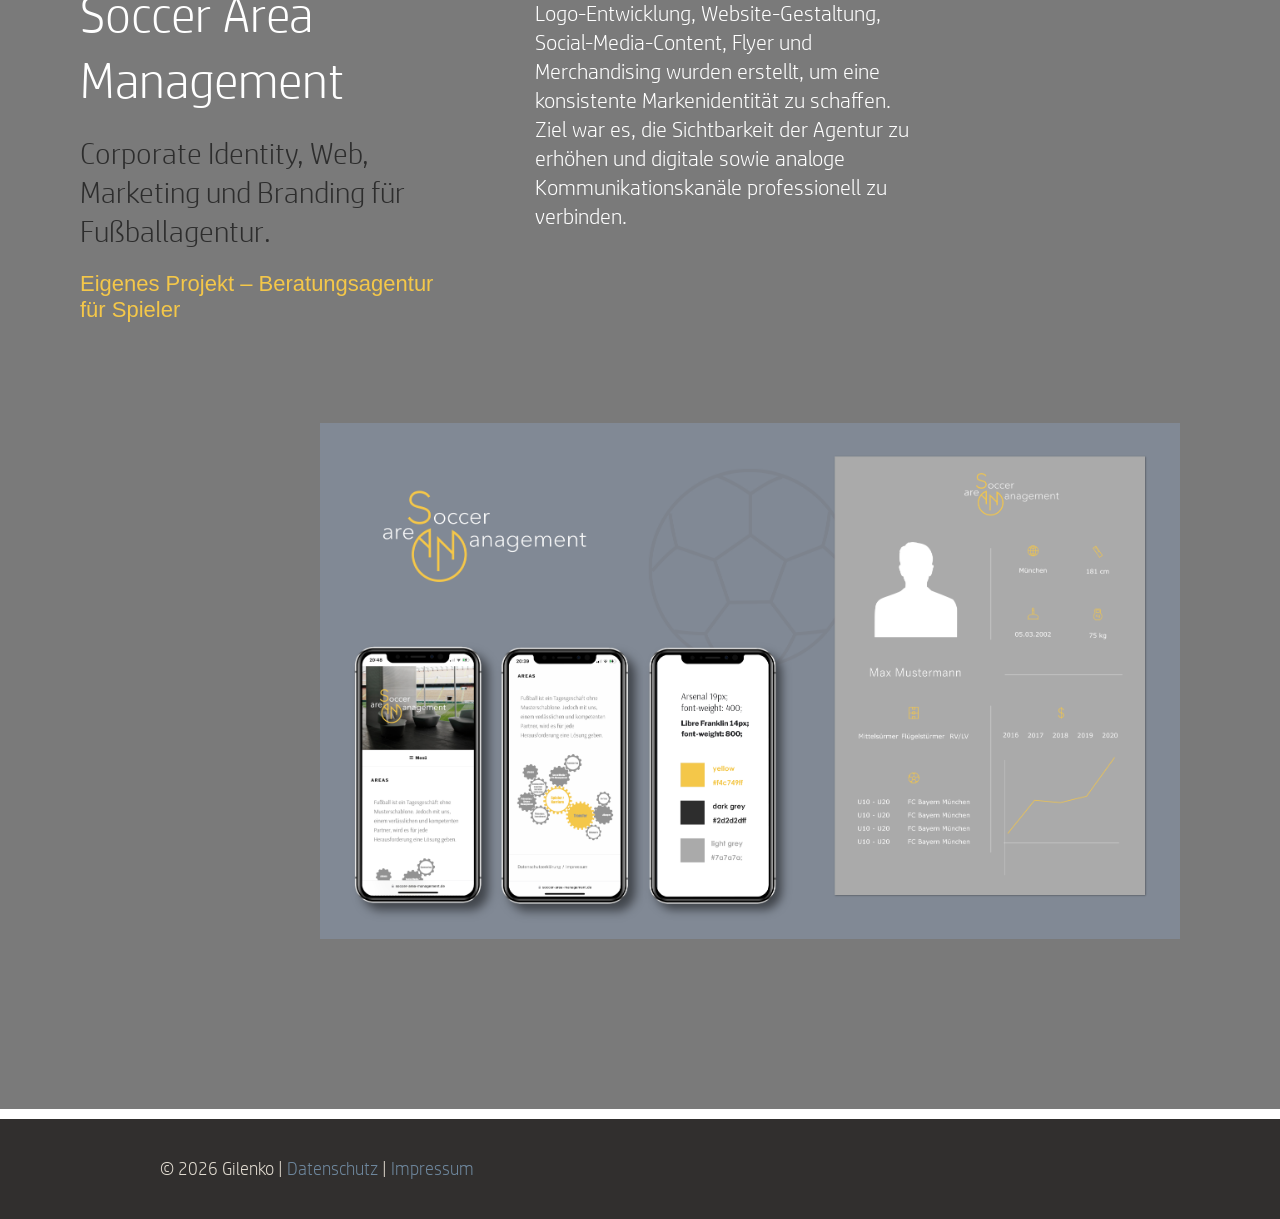
==== commit 006e10ff: "Update index.html" ====
--- a/index.html
+++ b/index.html
@@ -3,7 +3,7 @@
 <head>
 
 <meta charset="UTF-8">
-<title>Elena Gilenko – UX/UI Designer Portfolio</title>
+<title>Elena Gilenko – Designer Portfolio</title>
 <meta name="viewport" content="width=device-width, initial-scale=1.0">
 <meta name="description" content="Portfolio von Elena Gilenko – UX/UI Design, Web Design und Frontend Development.">
 
@@ -448,4 +448,4 @@
   <script src="script.js" defer></script>
   
 </body>
-</html>+</html>
--- a/default.css
+++ b/default.css
@@ -7,7 +7,12 @@
   font-weight: 300;
   font-style: normal;
 }
-
+@font-face {
+    font-family: 'Quicksand';
+    src: url('fonts/Quicksand-Medium.ttf') format('truetype');
+    font-weight: 300;
+    font-style: normal;
+}
 
 :root {
 
@@ -52,4 +57,4 @@
 --sam-background-color-grey:#929292;
 --sam-background-color-grey-transparent:rgba(100, 100, 100, 0.5);
 
-}+}
--- a/style.css
+++ b/style.css
@@ -38,6 +38,33 @@
   display: flex;
   flex-direction: column;
 }
+
+/* =========================
+   MENU
+========================= */
+
+.section-menu {
+    display: flex;
+    justify-content: flex-start;
+    align-items: center;
+    gap: 35px;
+    width: 100%;
+    padding-left: 80px;
+}
+
+.section-menu a {
+    text-decoration: none;
+    color: var(--hero-color-brown);
+	font-family: 'Quicksand', sans-serif;
+	font-weight: 300;
+    font-size: 16px;
+    transition: 0.3s ease;
+}
+
+.section-menu a:hover {
+    opacity: 0.5;
+}
+
 /* =========================
    SECTIONS
 ========================= */
@@ -49,6 +76,9 @@
   padding-bottom: 70px; /* Abstand unten */ 
   margin-top: 10px; 
 }
+.hero {
+display: none;
+}
 .hero, .legal {
   background-color: var(--hero-color-choco);
   background-image: url('svg/waves_blue_720_1920.svg'); 
@@ -57,6 +87,12 @@
   background-position: left 200px bottom 155px;
   background-size: 100% 100%;
 }
+.automotive {
+  background-image: url('svg/background_dell.svg'); 
+  background-repeat: no-repeat;
+  background-size: auto;
+  background-size: 100% 100%;
+}
 .legal {
   background-position: left 200px bottom 0px;
 }
@@ -79,6 +115,7 @@
   color: var(--hero-color-brown);
 }
 /* PROJECTs BACKGROUND COLORS */
+.wiesn { background-color: var(--basic-color-ecru)}
 .automotive { background-color: var(--automotive-color-green)}
 .lostdot { background-color:var(--lostdot-color-green-mint)}
 .cutecounter { background-color: var(--cutecounter-color-pink)}
@@ -86,6 +123,7 @@
 .sam { background-color: var(--sam-color-grey-light)}
 /* Back-to-top LABLES COLORS */
 .hero .back-to-top-label { color: var(--basic-color-creme);}
+.wiesn .back-to-top-label { color: var(--hero-color-brown);}
 .automotive .back-to-top-label {  color: var(--basic-color-creme);}
 .lostdot .back-to-top-label {  color: var(--basic-color-white-iniy);}
 .cutecounter .back-to-top-label {  color: var(--cutecounter-color-blue);}
@@ -93,6 +131,7 @@
 .sam .back-to-top-label {  color: var(--sam-color-yellow);}
 /* TEXT COLORS */
 .hero .project-text * {  color: var(--hero-color-blue);}
+.wiesn .project-text * {  color: var(--hero-color-blue-dark);}
 .automotive .project-text * {  color: var(--basic-color-creme);}
 .lostdot .project-text * {  color: var(--lostdot-color-green-moss);}
 .cutecounter .project-text * {  color: var(--basic-color-white);}
@@ -105,11 +144,16 @@
 .cutecounter .one-line {  color: var(--cutecounter-color-marin);}
 .intercom .one-line {  color: var(--intercom-color-marin);}
 .sam .one-line {  color: var(--sam-color-yellow);}
+/* two-lines COLORS */
+.wiesn .two-lines, .wiesn .mobile-skills-text { color: var(--hero-color-brown);}
 /* HEADERs COLORS */
 .hero .project-text h1 {  color: var(--hero-color-brown);}
 .hero .project-text h2 {  color: var(--hero-color-brown);}
+.wiesn .project-text h1 {  color: var(--hero-color-blue);}
+.wiesn .project-text h2 {  color: var(--hero-color-blue);}
 .lostdot .project-text h2 {  color: var(--lostdot-color-green-iniy);}
 .sam .two-lines {  color: var(--sam-color-grey-dark);}
+
 
 /* =========================
    BACK TO TOP
@@ -158,7 +202,7 @@
 /* =========================
    CONTENT
 ========================= */
-.project-layout, .hero-layout {
+.project-layout, .hero-layout, .wiesn-layout {
   position: relative;
   inset: 0; /* füllt die Section */
   z-index: 2;
@@ -166,10 +210,10 @@
 /* =========================
    image main
 ========================= */
-.section-image-main, .hero-image-main  {
-  margin: 0 350px 0 80px;
-}
-.section-image-main img, .hero-image-main img {
+.section-image-main, .hero-image-main, .wiesn-image-main {
+  margin: 30px 350px 0 80px;
+}
+.section-image-main img, .hero-image-main img, .wiesn-image-main img {
   width: 100%;
   height: auto;
   display: block;
@@ -269,6 +313,48 @@
   display: block;
 }
 
+/* =
+
+.stage wiesn .panel {
+    position: relative;
+    background-image: none !important;
+    display: flex;
+    flex-direction: column;
+}
+.panel-content {
+    height: 100%;
+    display: flex;
+    flex-direction: column;
+    padding: 30px;
+}
+
+.wiesn .p1 {
+    background-color: #61738d;
+	background-image: none !important;
+}
+
+.wiesn .p2 {
+    background-color: #b9aace;
+	background-image: none !important;
+}
+
+.wiesn .p3 {
+    background-color: #cadef6;
+	background-image: none !important;
+}
+
+.panel-icon {
+    width: 40px;
+    height: 40px;
+    margin-bottom: 20px;
+}
+
+.panel-icon img {
+    width: 100%;
+    height: 100%;
+    display: block;
+}
+
 /* =========================
    PARALLAX SECTION  
 ========================= */
@@ -308,6 +394,22 @@
   width: 100%; /* 483px */
   height: auto;
   margin: 120px 0 250px 0;
+}
+.wiesn .fixed-image {
+  top: 36%;
+  left: 50%;
+  width: 35%;
+  height: 20%;  
+}
+.wiesn .brezel {
+  width: 100%;
+  height: 100%;
+}
+.wiesn .salt { 
+  width: 100%; /* 483px */
+  height: auto;
+  margin: 120px 0 250px 0;
+
 }
 .lostdot .fixed-image {
   left: 20%;
@@ -339,29 +441,6 @@
 }
 
 
-
-
-
-
-
-
-
-.box {
- position: relative;
-  z-index: 3;
-  left: 80%;
-  top: 14,4%;
-  bottom:16,4%;
-}
-.prototype {
-	width: 100%;
-	height: 100%;
-}
-
-
-
-
-
 /* =========================
    MOBILE
 ========================= */
@@ -381,7 +460,7 @@
 	flex-direction: column;
 }
 /* =========================
-   project und hero
+   project und hero und wiesn
 ========================= */
 .section { 
   position: relative; 
@@ -393,10 +472,14 @@
   padding-bottom: 70px; /* Abstand unten */ 
   margin-top: 0; /* ----> 10px*/
 }
-.hero, .project {
+.hero, .wiesn, .project {
   position: relative; 
 }
-.project-layout, .hero-layout {
+
+.hero {
+  display: none; 
+}
+.project-layout, .hero-layout, .wiesn-layout {
   position: relative;
   inset: 0; /* füllt die Section */
   z-index: 2;
@@ -420,6 +503,12 @@
   width: 27%;
   height: 27%;  
 }
+.wiesn .fixed-image {
+  top: 32%;
+  left: 50%;
+  width: 35%;
+  height: 27%;  
+}
 /* =========================
    BACK TO TOP
 ========================= */
@@ -479,32 +568,47 @@
 /* =========================
    hero
 ========================= */
-.hero-image-main {
+.hero-image-main, .wiesn-image-main {
   margin: 0; 
 }
-.hero .project-text {
+.hero .project-text{
   flex-direction: column;
   gap: 0px;
   margin: 0 20px 0px 20px;
 }
+
+.wiesn .project-text {
+  flex-direction: column;
+  gap: 0px;
+  margin: 0 20px 0px 20px;
+}
+
 .hero .project-text-top, .project-text-block {
   gap: 0;        /* Abstand zwischen Überschrift & Texten */
 }
 .hero .two-lines, .hero .project-text-block {	
   display: none;
 }
+.wiesn .two-lines, .section-menu {	
+  display: none;
+}
 .hero .one-line {
 display: none;
 }
 .mobile-skills-text {
   display: block;
 }
+.wiesn .project-text-block {
+	width: 50%;
+}
+	
 .mobile-skills-text {	
   font-family: 'HP Simplified Light', sans-serif;
   font-weight: 300;
   font-size: 20px;
   margin-top: 0px; 
   margin-bottom: 10px;
+  
 }
 .hero-image-bottom {
   margin: 50px 0 0 0;
--- a/css/stage.css
+++ b/css/stage.css
@@ -0,0 +1,53 @@
+.stage {
+  position: absolute;
+  z-index:3;
+  top:0;
+  width: 100%;
+  height: 100%;  
+}
+
+/* Panels */
+.panel {
+  overflow:hidden;
+  position: absolute;
+  top:0;
+  width:36%;
+  height:100%;
+  transition: transform 1s ease;
+  background-size: cover;
+  background-position: center;
+  border-radius: 14px;
+  box-shadow: 0 5px 15px rgba(0,0,0,0.3);
+  transition: transform 1s ease;
+}
+
+.p1 {
+  position: relative;
+  width:33%;
+  height:100%;
+    display:flex;
+  justify-content:center;
+  align-items:flex-start;
+}
+
+/* z-index */
+.p3 { z-index:3; left: 0; }   /* fix links */
+.p2 { z-index:4; left: 2%; }   /* startet leicht rechts von 3 */
+.p1 { z-index:5; left: 14%; }   /* startet leicht rechts von 2 */
+
+/* Zielposition */
+.move .p2 { transform: translateX(86%); }  /* rechts von Panel3 */
+.move .p1 { transform: translateX(156%); }  /* rechts von Panel2 */
+
+.prototype{
+  position:absolute;
+
+  top:5%;
+  bottom:17%;
+
+  left:50%;
+  transform:translateX(-50%);
+
+  width:70%;       /* Breite des Videos */
+  height:auto;
+}
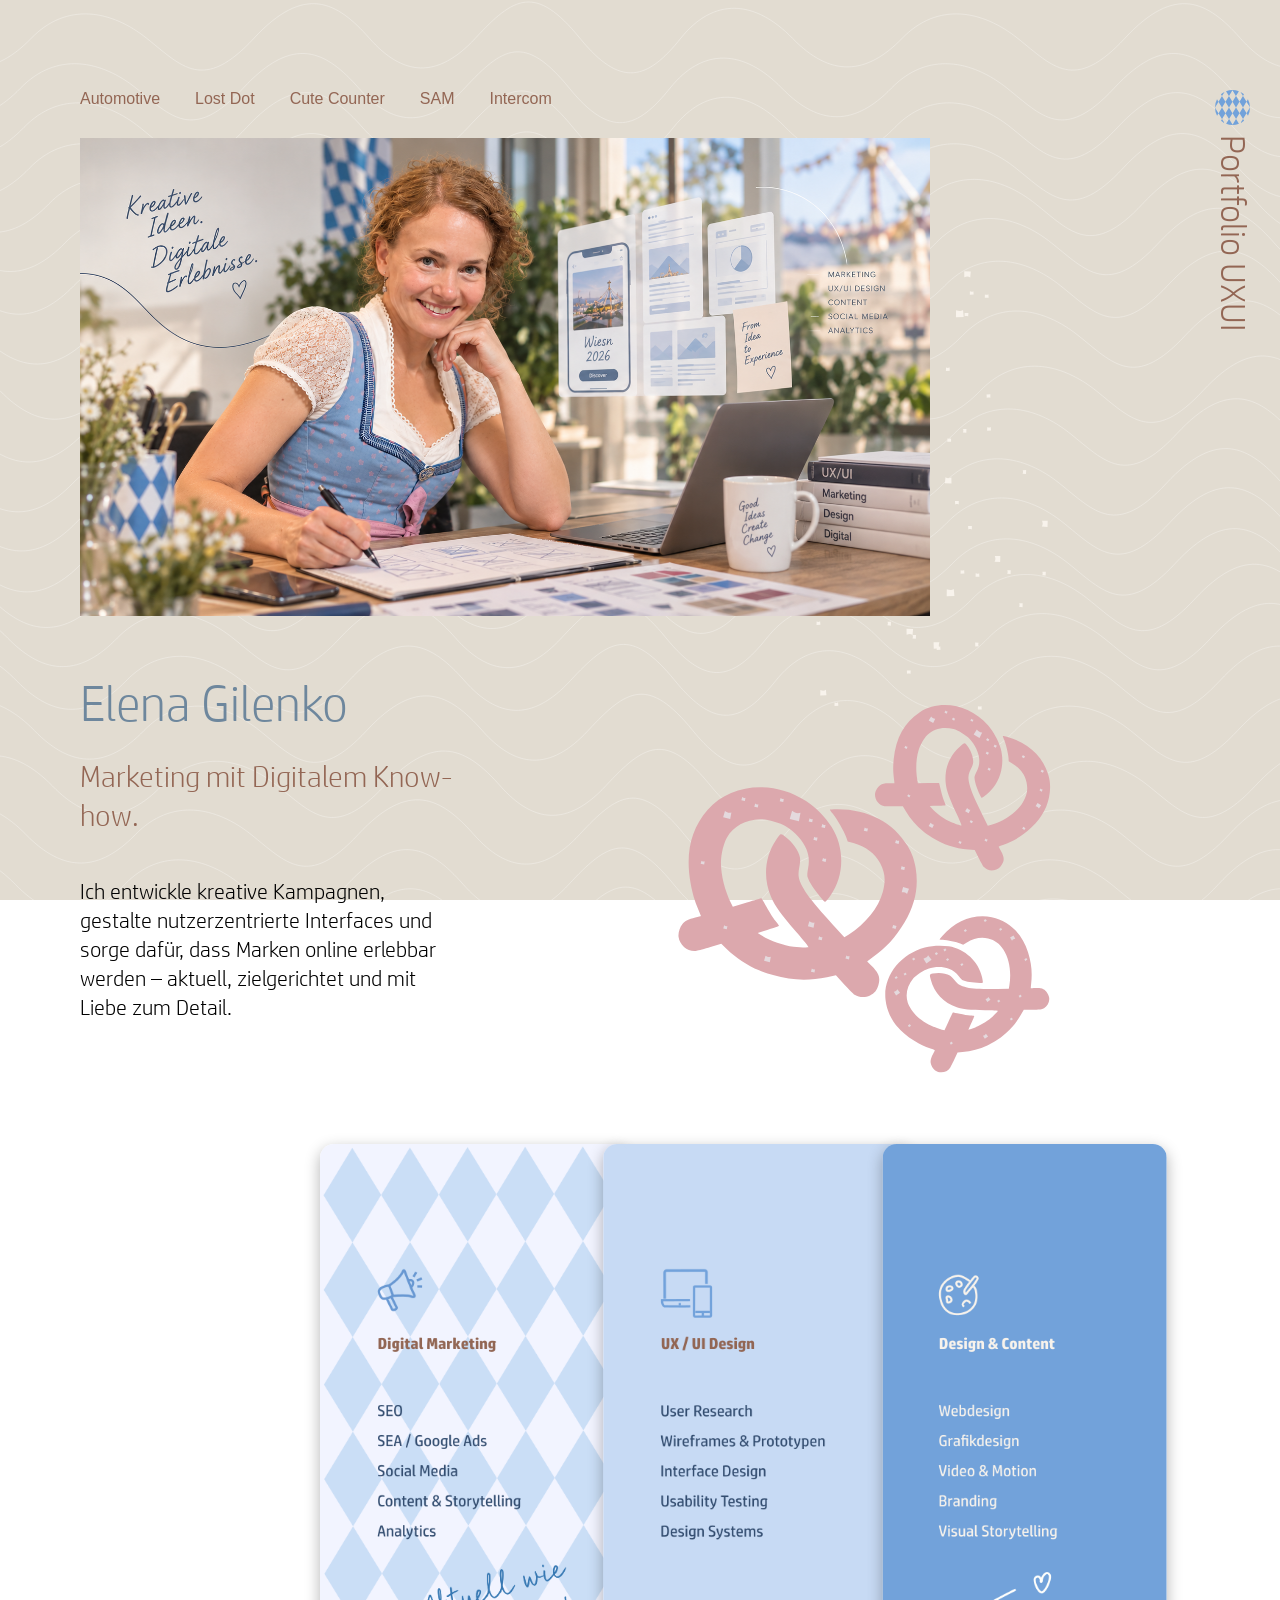
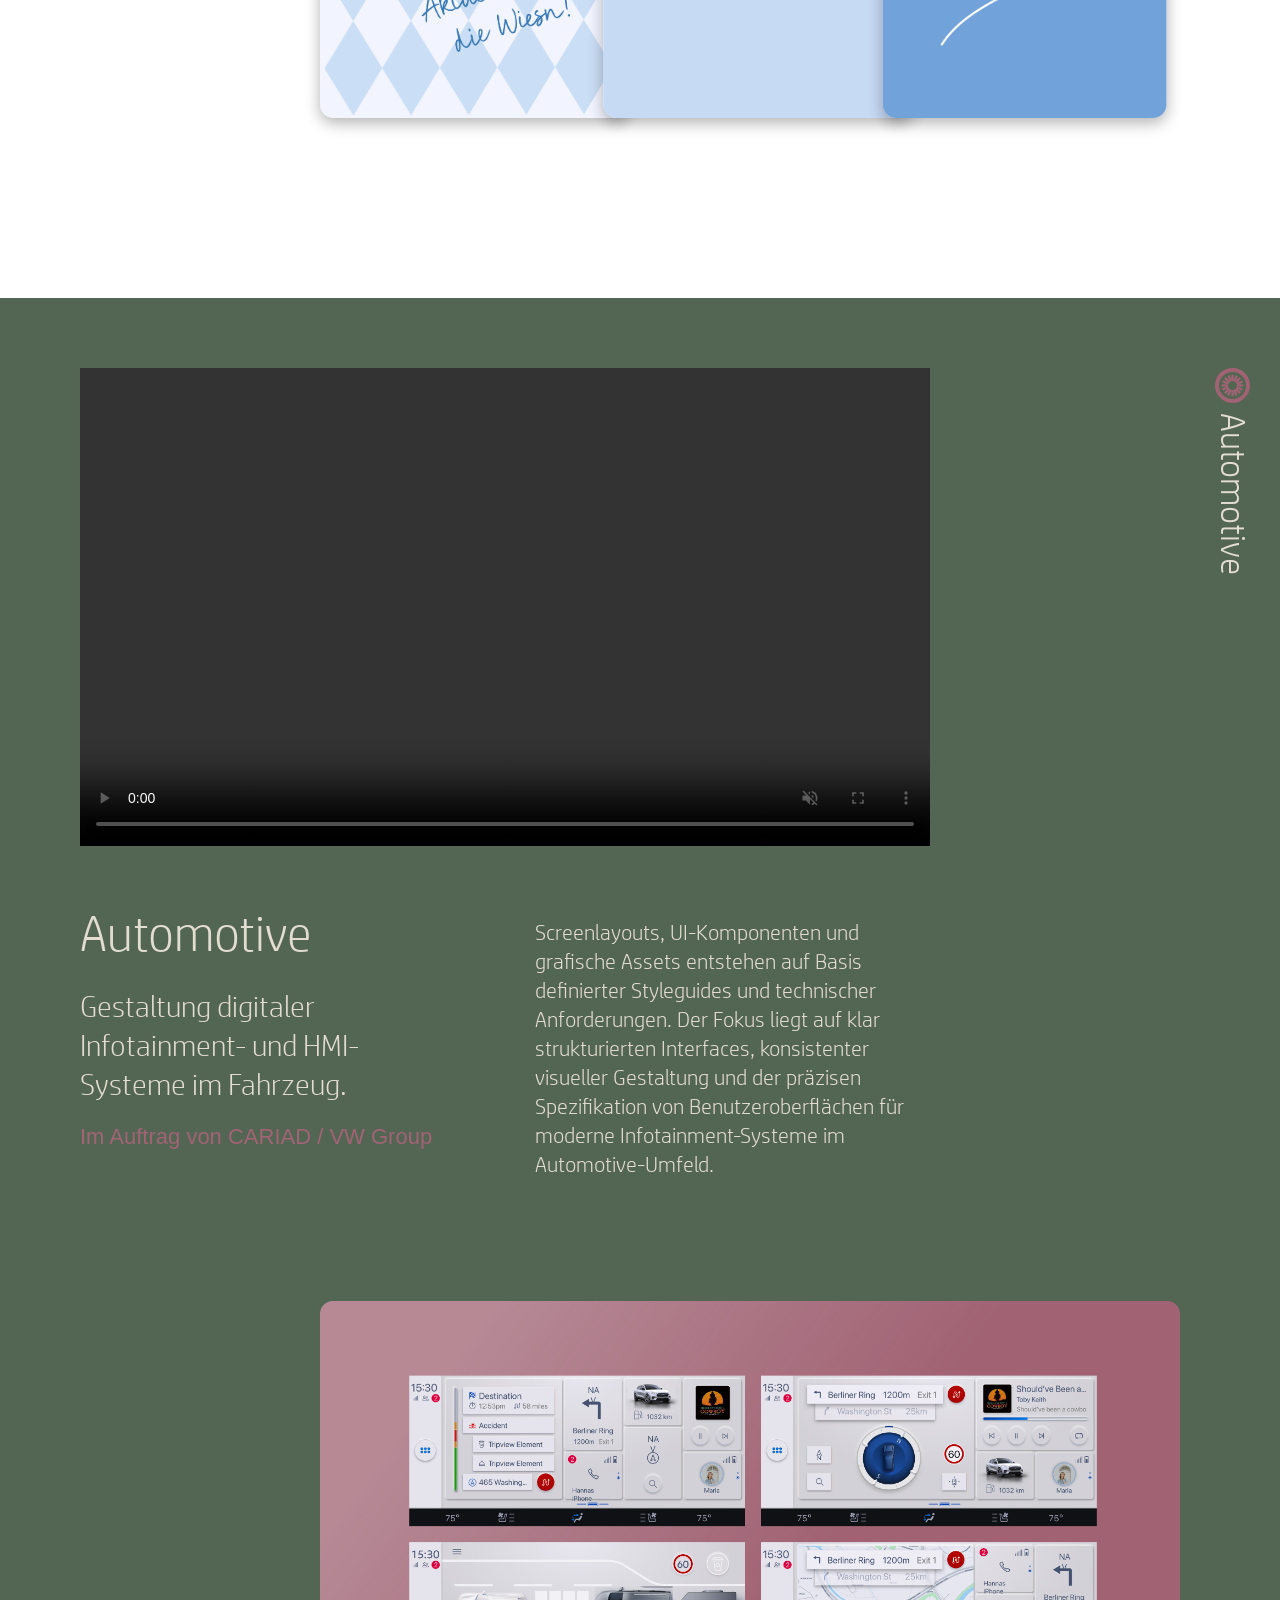
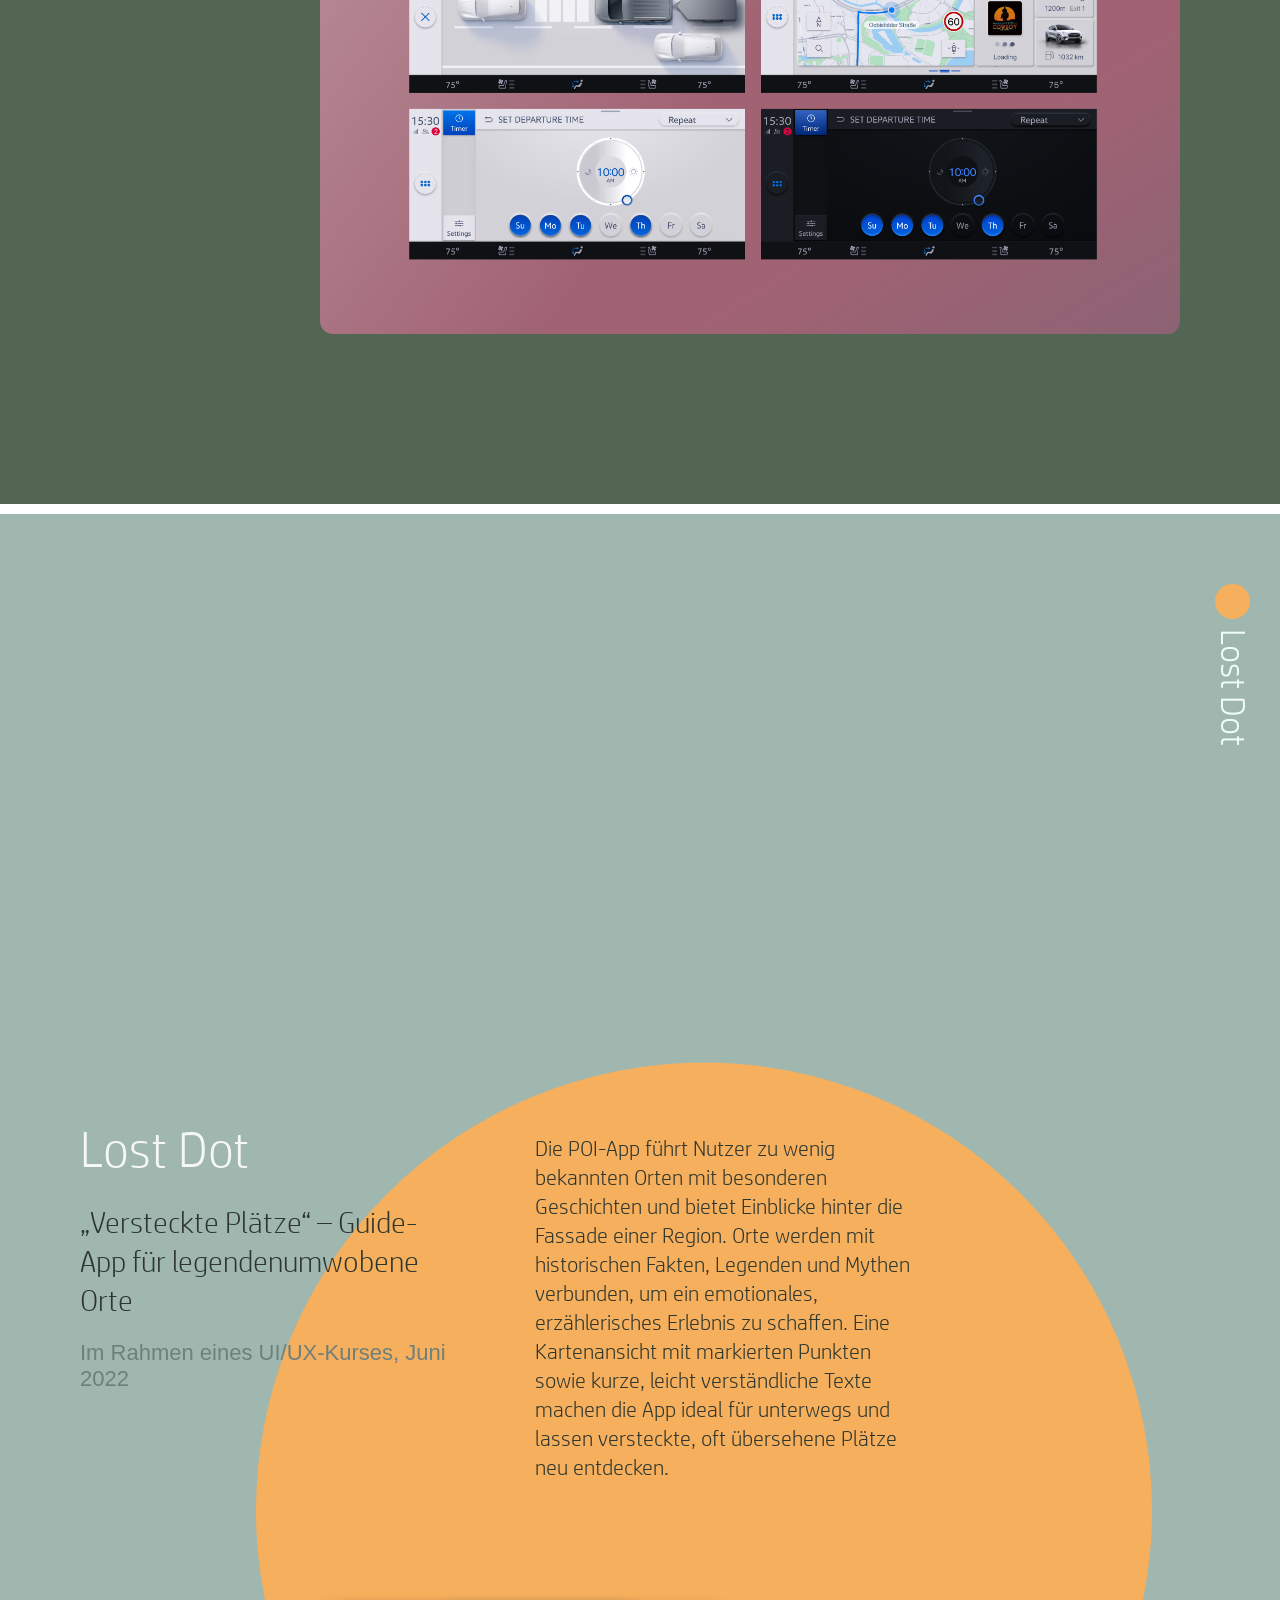
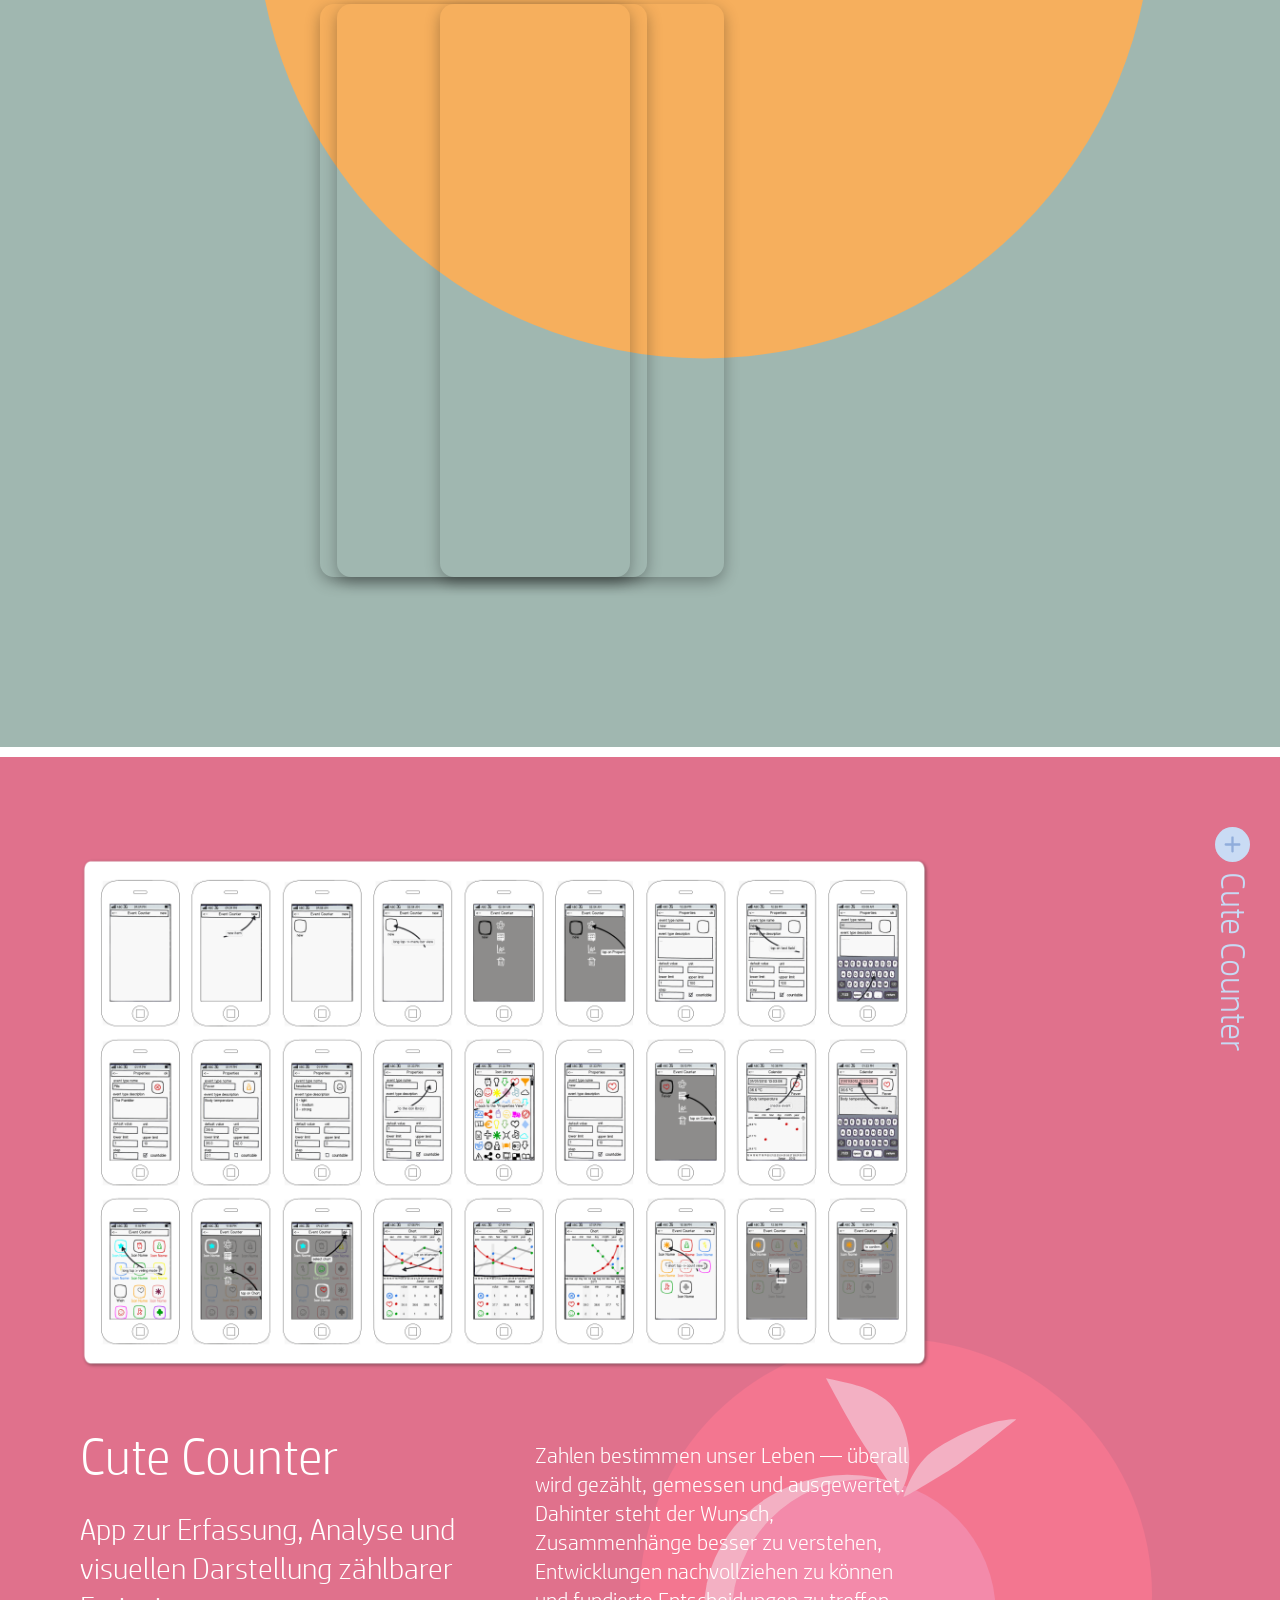
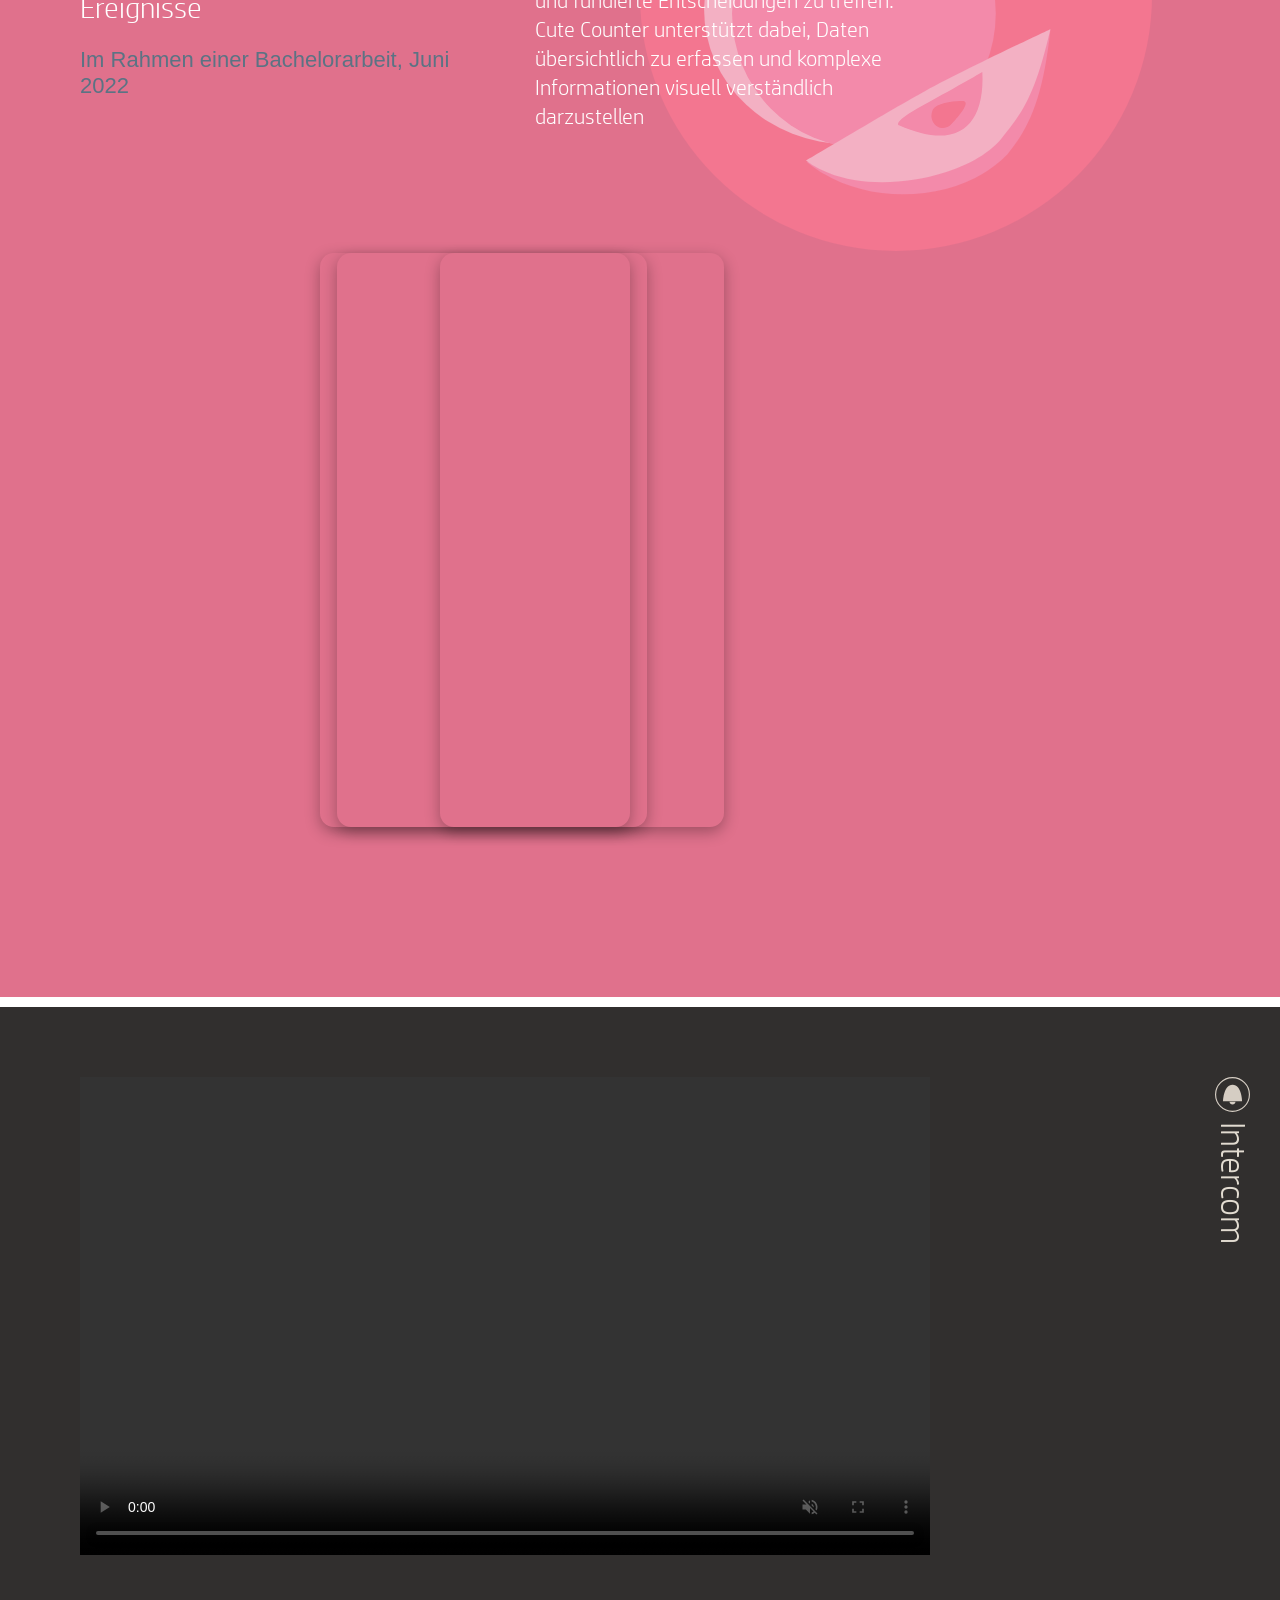
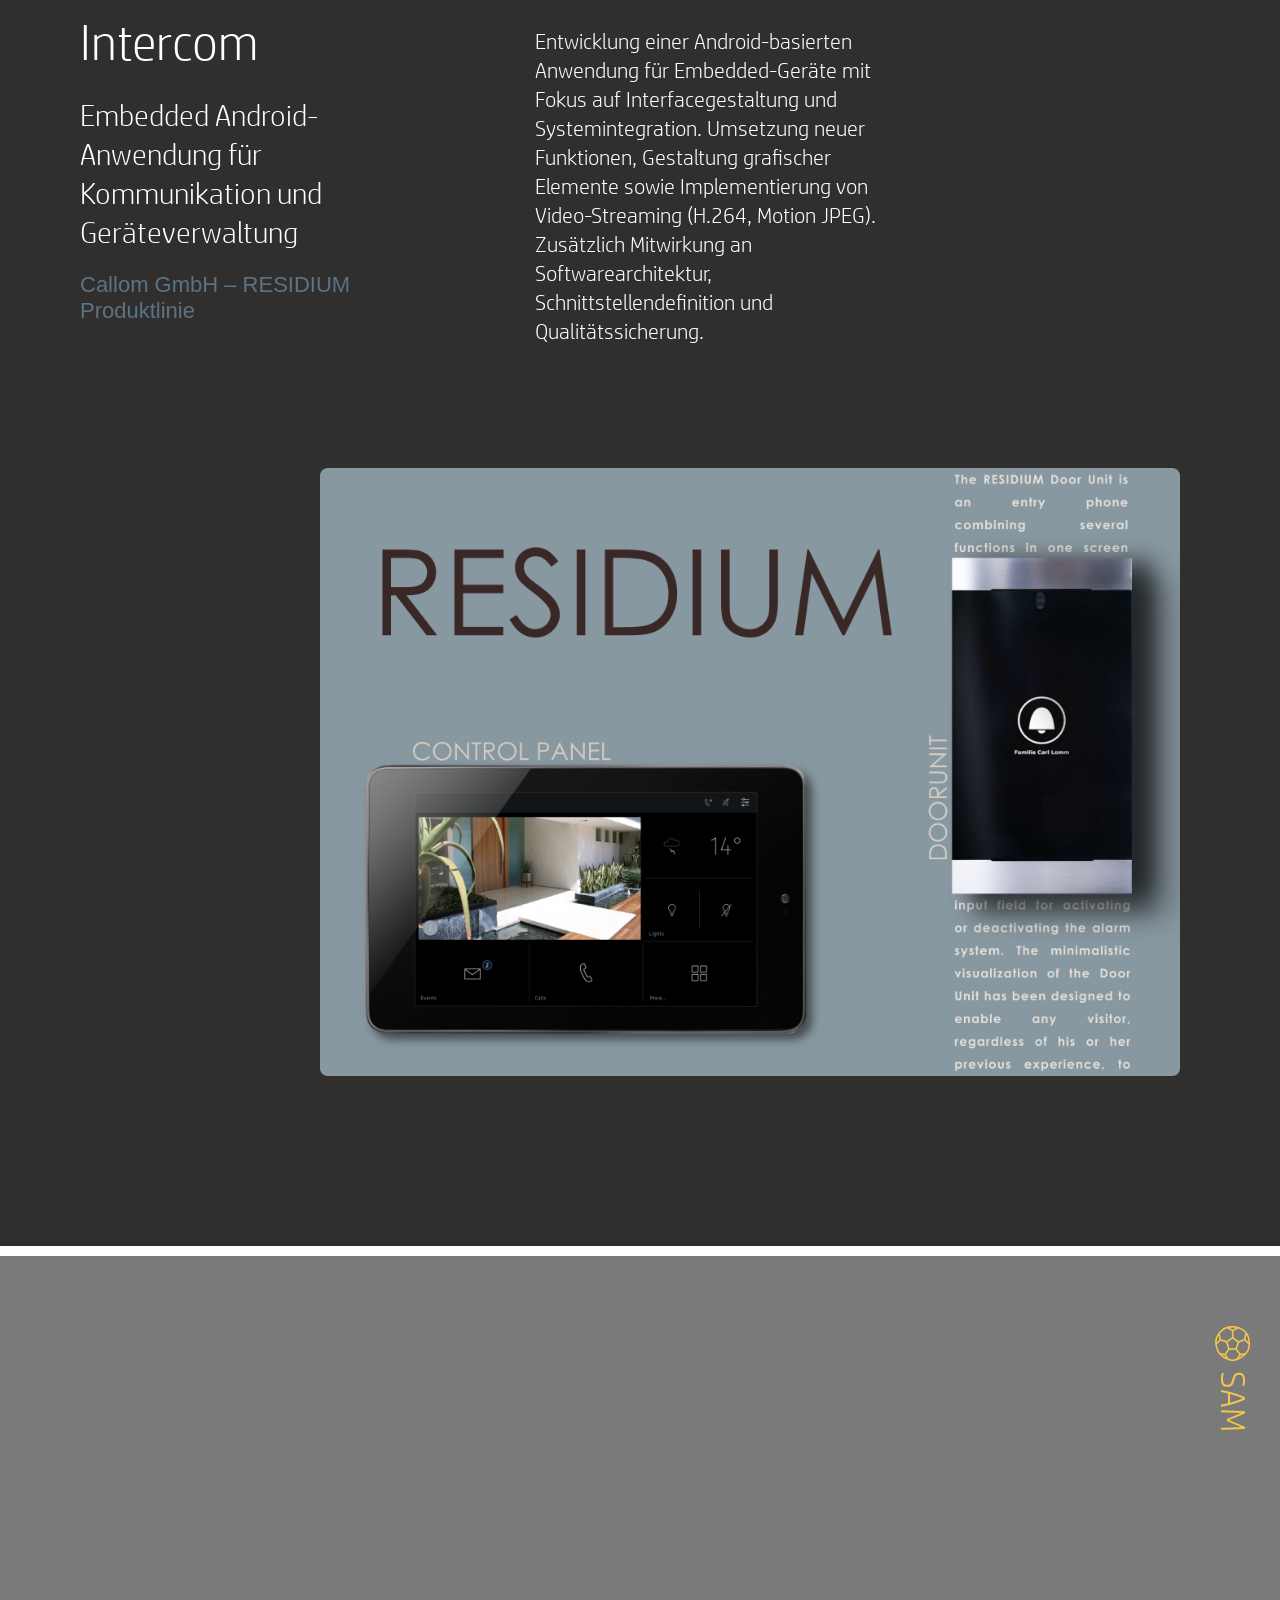
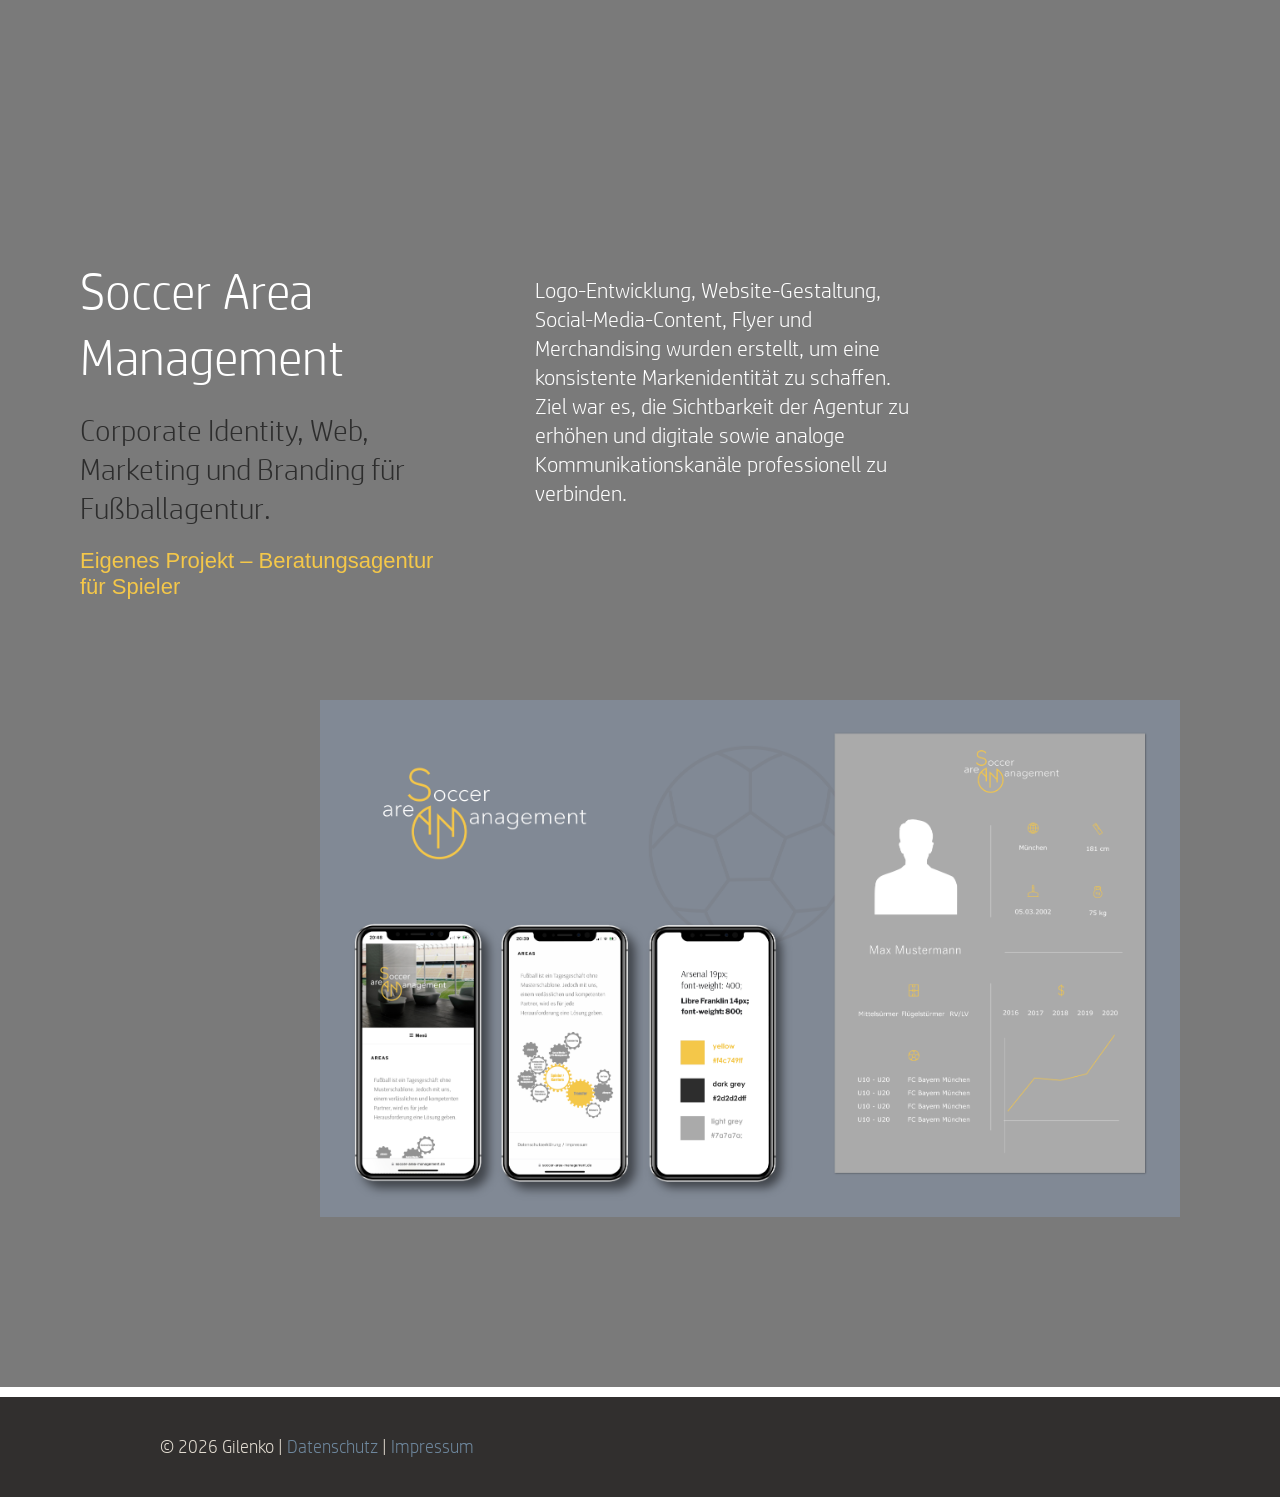
==== commit dd8fce2c: "Update index.html" ====
--- a/index.html
+++ b/index.html
@@ -14,7 +14,7 @@
   <link rel="stylesheet" href="default.css">
   <link rel="stylesheet" href="style.css">
   <link rel="stylesheet" href="footer.css">
-    <link rel="stylesheet" href="css/stage.css">
+  <link rel="stylesheet" href="css/stage.css">
 
 </head>
 
@@ -68,7 +68,7 @@
 
 						<h2 >Elena Gilenko</h2>
 						<p class="two-lines">
-							Frontend Developer · UX/UI Design<br>
+							Digital Experience Designer<br> UX/UI Design ·
 							Webdesign · Grafikdesign · Videografie</p>
 						<p class="mobile-skills-text">Frontend Developer<br>UX/UI · Grafik<br>Webdesign<br>Videografie</p>
 						<p class="one-line">the wind in your sails</p>
@@ -89,10 +89,97 @@
 			</div>
 	
 		</section>
+		
+		
+				<!-- WIESN-->
+		<section class="section wiesn">
+	
+			<!-- PARALLAX SECTION -->
+			<div class="section parallax">
+			
+				<!-- Sticky Image Layer -->
+				<div class="section-sticky-ui">
+					<div class="sticky-image">
+						<img src="svg/salt_cream_1440_700.svg" class="salt" alt="Salz Ecru">
+					</div>
+				</div>
+
+				<!-- Fixed Image Layer -->
+				<div class="fixed-image">
+					<img src="svg/emblem_brezel_pink_340_340.svg" class="brezel"  alt="Brezel Pink">
+				</div>
+			</div>
+
+						<!-- BACK TO TOP -->
+			<div class="section-ui">
+				<div class="back-to-top back-to-top--right">
+					<img src="svg/back_to_top_wiesn_icon.svg" alt="Kreis Braun Klein">
+					<span class="back-to-top-label">Portfolio UXUI</span>
+				</div>
+			</div>
+	  
+			<!-- CONTENT -->
+			<div class="wiesn-layout">
+
+				<nav class="section-menu">
+					<a href="#automotive">Automotive</a>
+					<a href="#lostdot">Lost Dot</a>
+					<a href="#cutecounter">Cute Counter</a>
+					<a href="#sam">SAM</a>
+					<a href="#intercom">Intercom</a>
+				</nav>
+
+				<!-- IMAGE MAIN-->
+				<div class="wiesn-image-main">
+					<img src="img/wiesn_image_main.png" alt="Portrait von Elena Gilenko, Designerin">
+				</div>
+
+				<!-- TEXT -->
+				<div class="project-text">
+
+					<div class="project-text-top">
+
+						<h2 >Elena Gilenko</h2>
+						<p class="two-lines">
+							Marketing mit Digitalem Know-how.</p>
+						<p class="mobile-skills-text">Marketing mit<br>Digitalem Know-how.</p>
+						<div class="project-text-block">
+							<p>
+						Ich entwickle kreative Kampagnen, gestalte nutzerzentrierte Interfaces und sorge dafür, dass Marken online erlebbar werden – aktuell, zielgerichtet und mit Liebe zum Detail.
+							</p>
+						</div>
+					</div>
+
+					<div class="project-text-block">
+						<p>
+						
+						</p>
+					</div>
+
+				</div>
+				
+				<!-- IMAGE -->
+				<section class="section-image-bottom">
+				        <img src="img/bottom_image_spaceholder.png" alt="">
+	
+						<div class="stage">
+							<div class="panel p3" style="background-image:url('img/wiesn_panel_img1.png')"></div>
+							<div class="panel p2" style="background-image:url('img/wiesn_panel_img2.png')"></div>
+							<div class="panel p1" style="background-image:url('img/wiesn_panel_img3.png')">
+
+							</div>
+						</div>
+		
+				</section>
+				<!-- IMAGE -->
+
+			</div>
+	
+		</section>
 
 
 		<!-- AUTOMOTIVE -->
-		<section class="section automotive">
+		<section id="automotive" class="section automotive">
 
 			<!-- PARALLAX SECTION -->
 			<section class="section parallax">
@@ -157,7 +244,7 @@
 		
 		
 		<!-- LOST DOT -->
-		<section class="section lostdot">
+		<section id="lostdot" class="section lostdot">
 	
 			<!-- PARALLAX SECTION -->
 			<section class="section parallax">
@@ -221,9 +308,9 @@
 				        <img src="img/bottom_image_spaceholder.png" alt="">
 	
 						<div class="stage">
-							<div class="panel p3" style="background-image:url('img/img1.png')"></div>
-							<div class="panel p2" style="background-image:url('img/img2.png')"></div>
-							<div class="panel p1" style="background-image:url('img/img3.png')">
+							<div class="panel p3" style="background-image:url('img/lostdot_panel_img1.png')"></div>
+							<div class="panel p2" style="background-image:url('img/lostdot_panel_img2.png')"></div>
+							<div class="panel p1" style="background-image:url('img/lostdot_panel_img3.png')">
 							    <video class = "prototype" autoplay muted loop>
 									<source src="video/lostdot_prototype.mp4" type="video/mp4">
 								</video>
@@ -239,7 +326,7 @@
 
 
 		<!-- CUTE COUNTER -->
-		<section class="section cutecounter">
+		<section id="cutecounter" class="section cutecounter">
 	
 			<!-- PARALLAX SECTION -->
 			<section class="section parallax">
@@ -292,9 +379,16 @@
 				</div>
 
 				<!-- IMAGE -->
-				<div class="section-image-bottom">
-					<img src="img/cutecounter_image.png" alt="">
-				</div>
+				<section class="section-image-bottom">
+				        <img src="img/bottom_image_spaceholder.png" alt="">
+	
+						<div class="stage">
+							<div class="panel p3" style="background-image:url('img/cutecounter_panel_img1.png')"></div>
+							<div class="panel p2" style="background-image:url('img/cutecounter_panel_img2.png')"></div>
+							<div class="panel p1" style="background-image:url('img/cutecounter_panel_img3.png')"></div>
+						</div>
+		
+				</section>
 
 			</div>
 	  
@@ -303,7 +397,7 @@
 
 
 		<!-- INTERCOM -->
-		<section class="section intercom">
+		<section id="intercom" class="section intercom">
 	
 			<!-- PARALLAX SECTION -->
 			<section class="section parallax">
@@ -369,7 +463,7 @@
 
 
 	<!-- SAM -->
-		<section class="section sam">
+		<section id="sam" class="section sam">
 	
 			<!-- PARALLAX SECTION -->
 			<section class="section parallax">
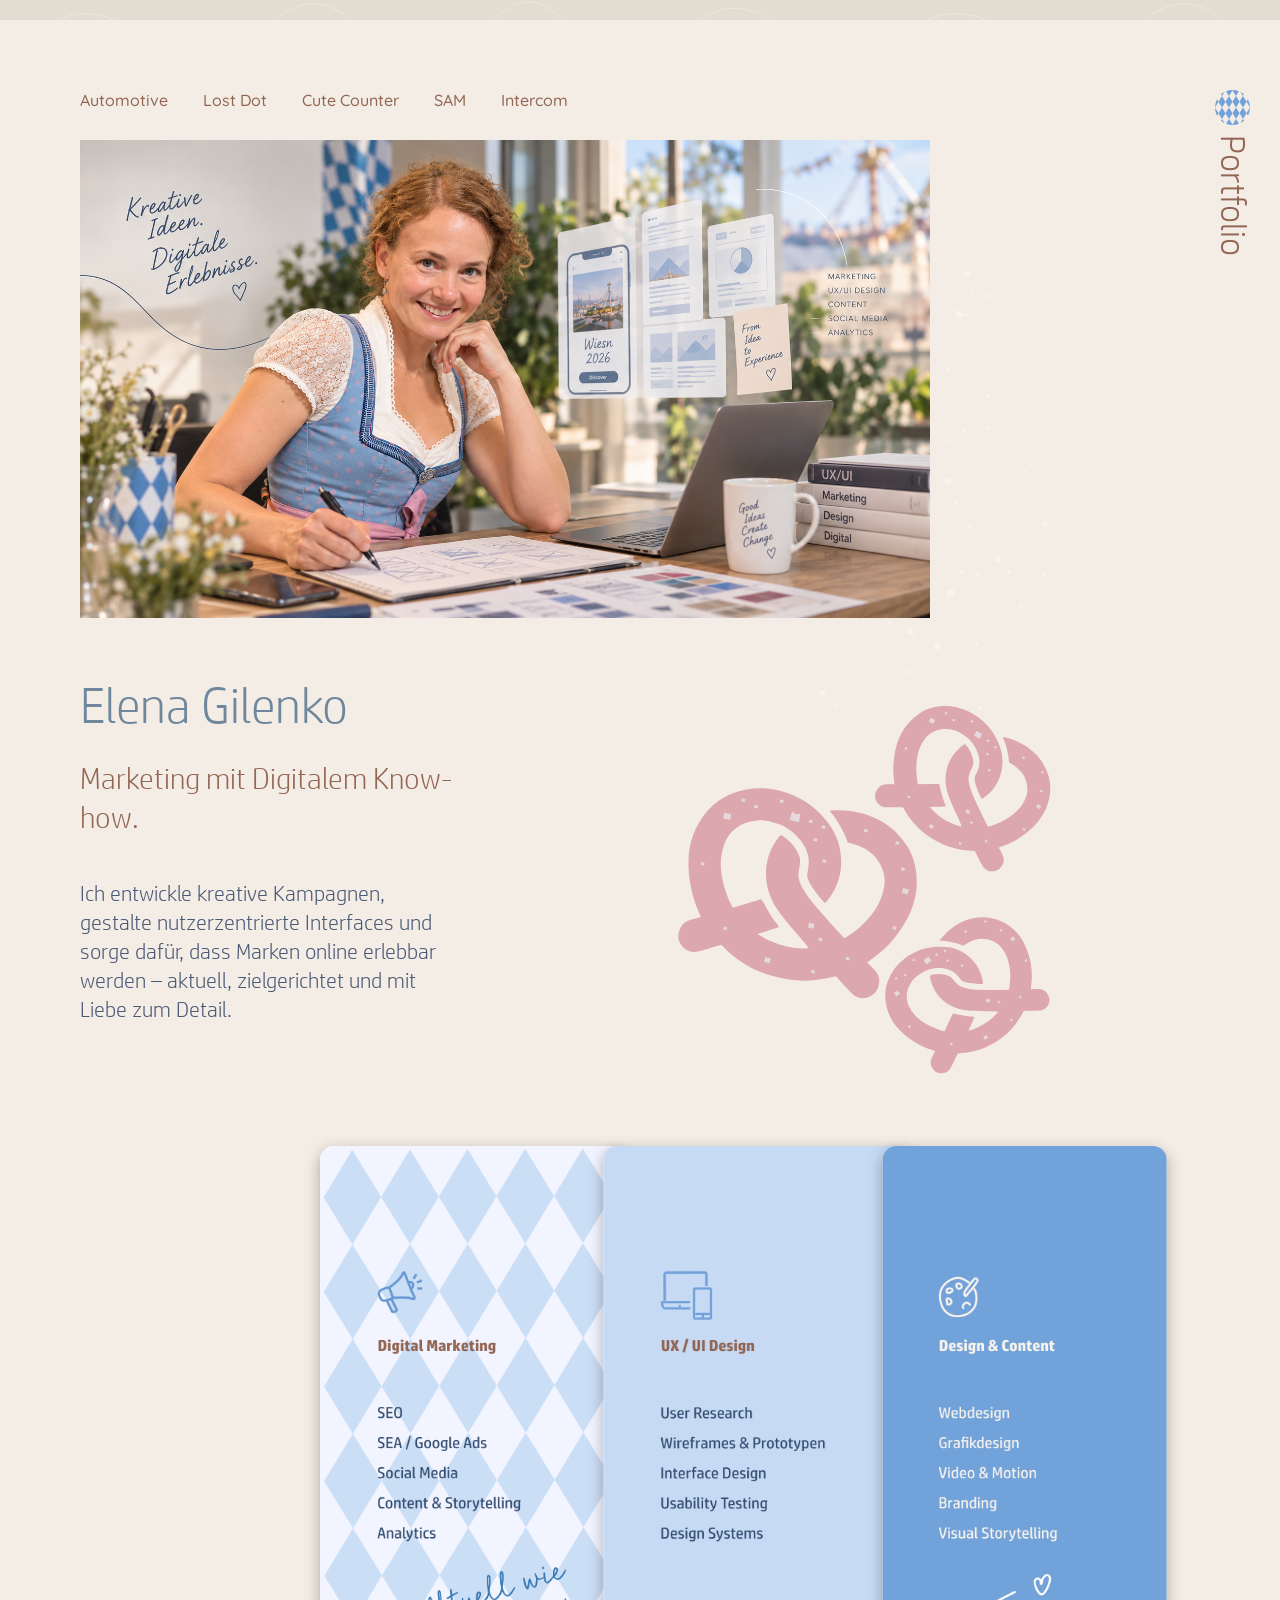
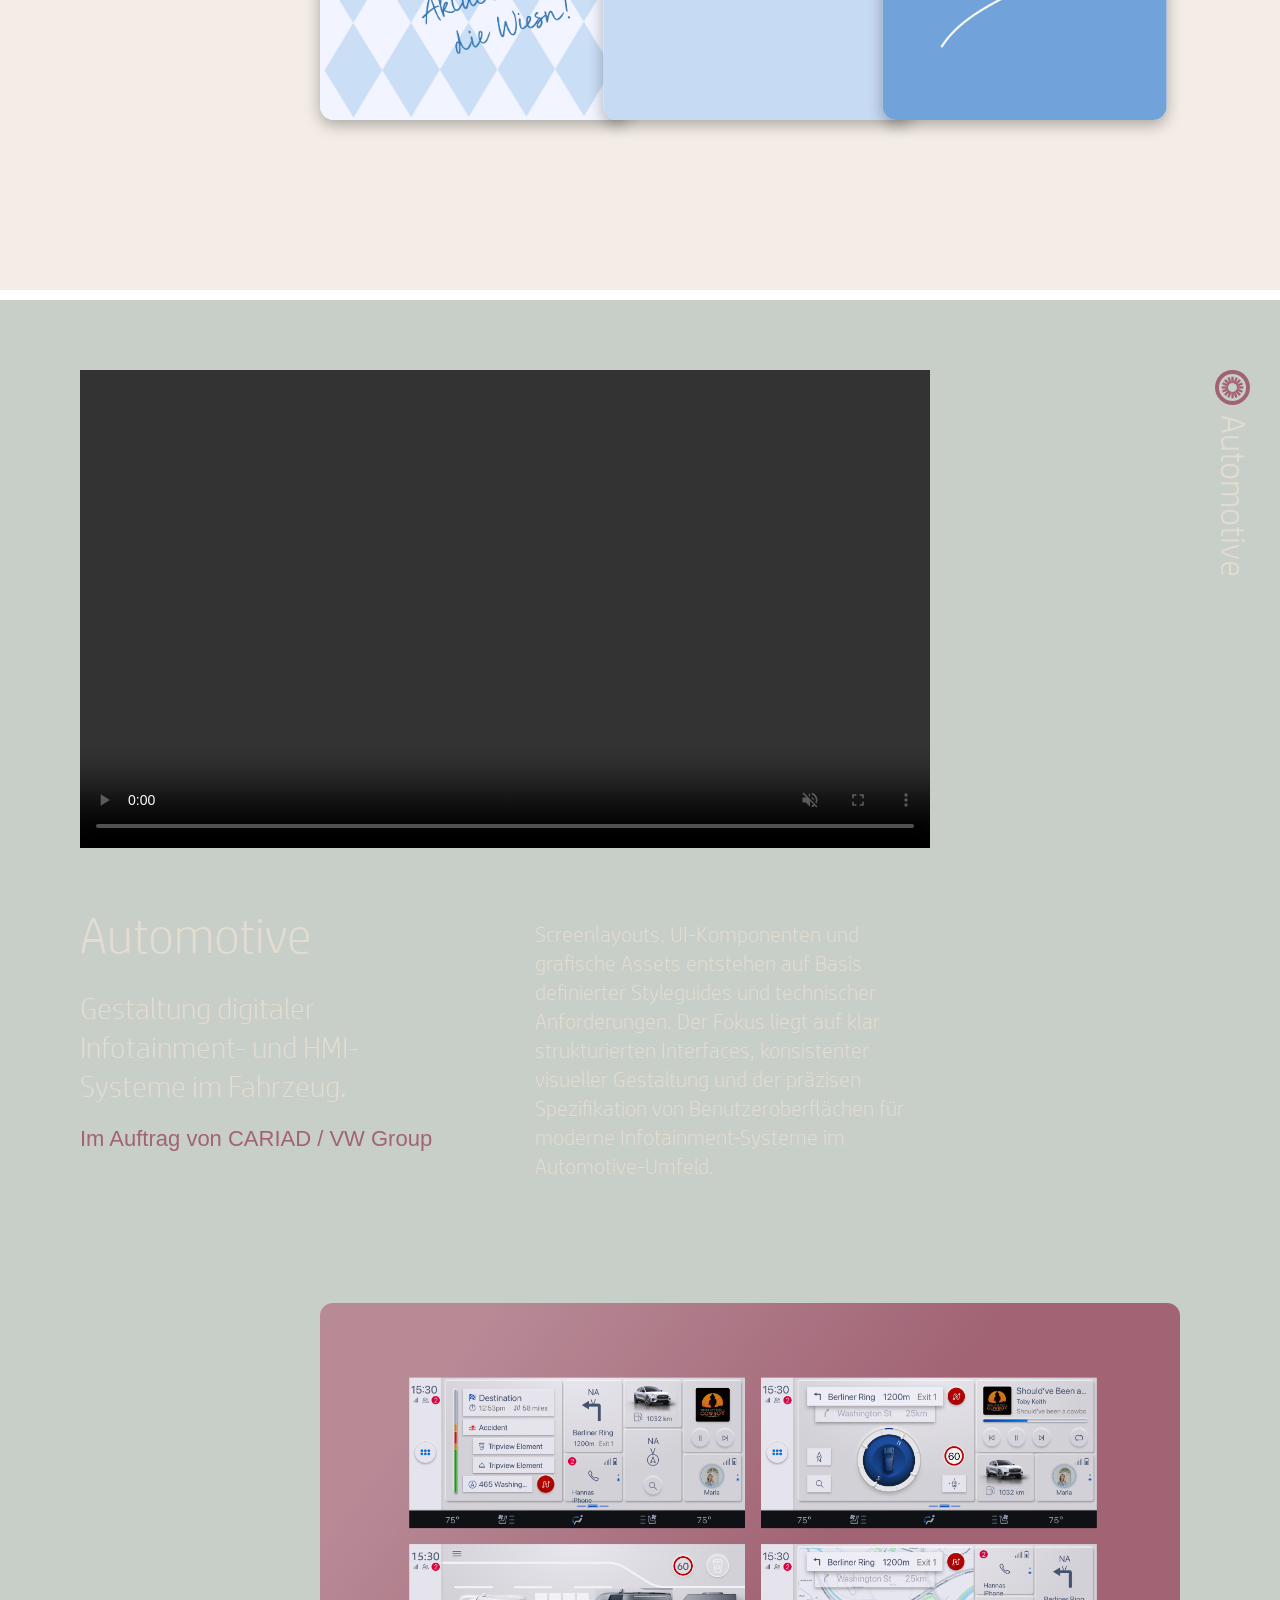
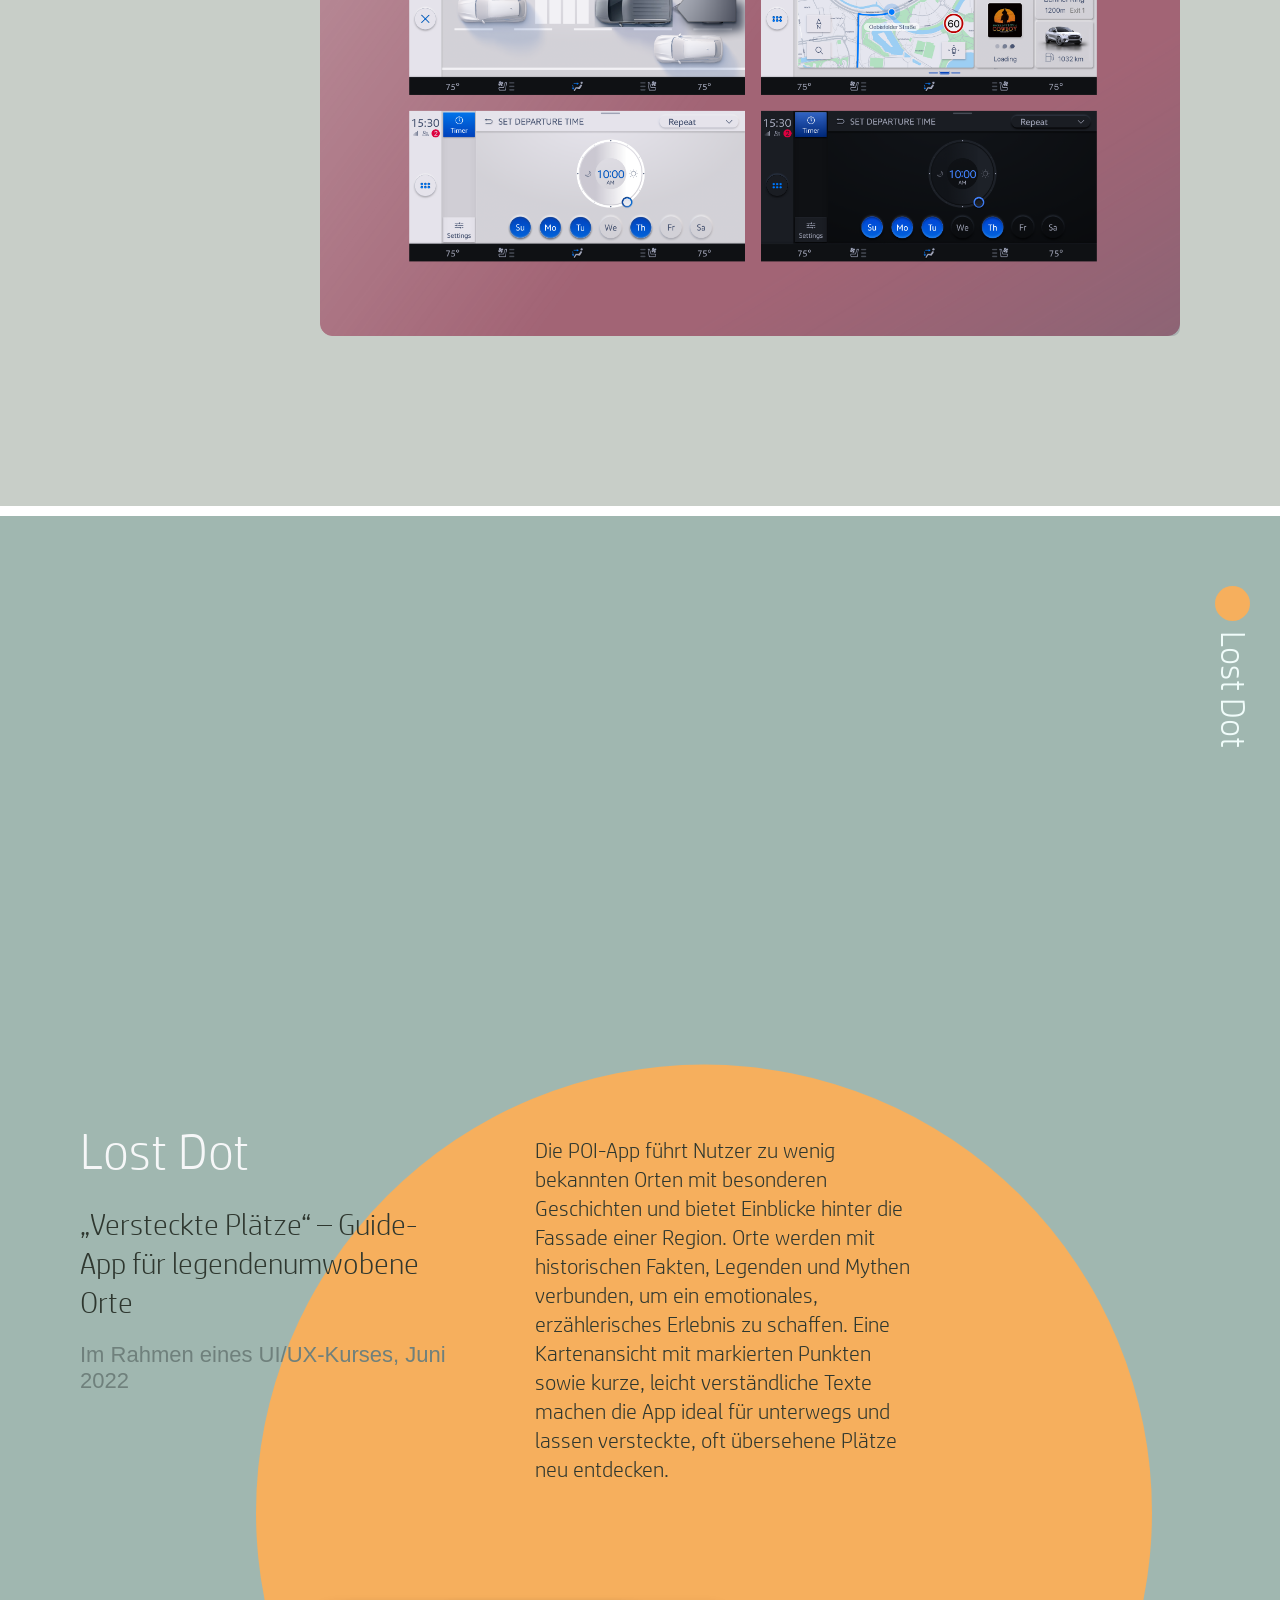
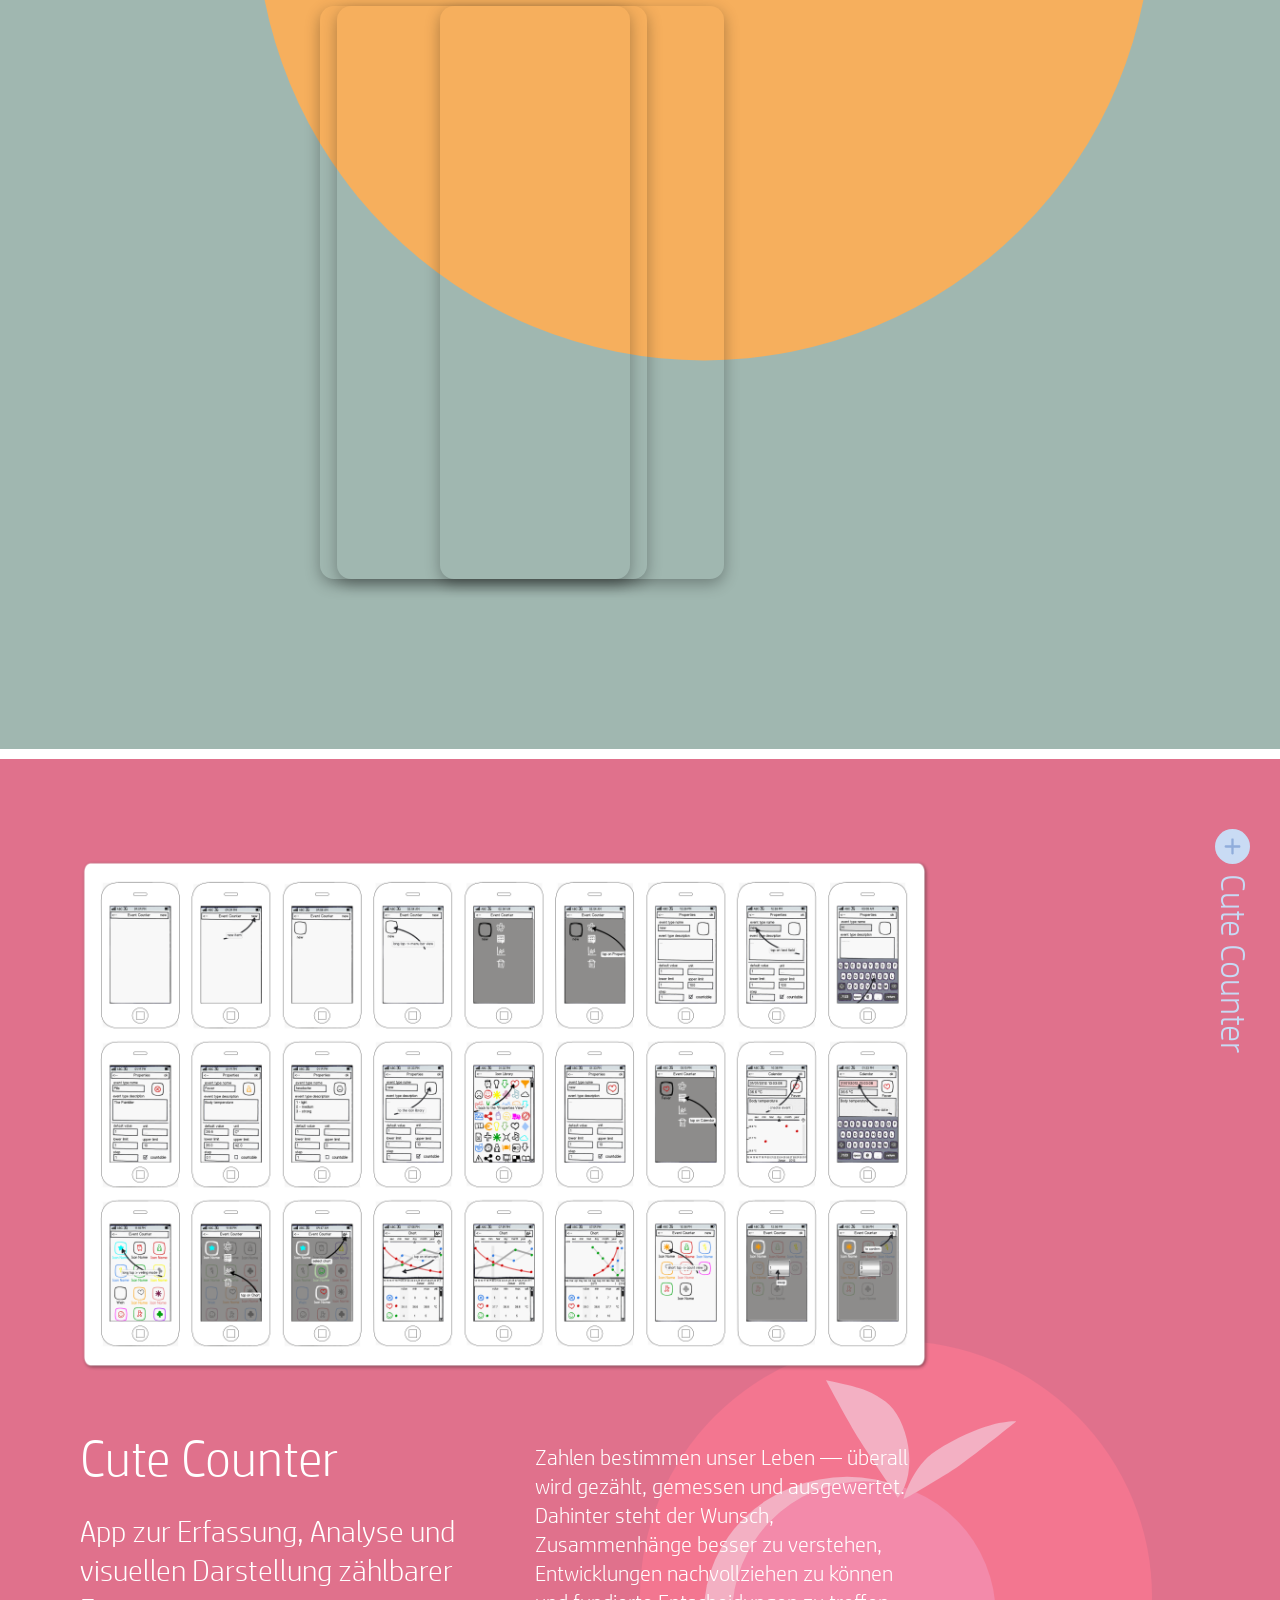
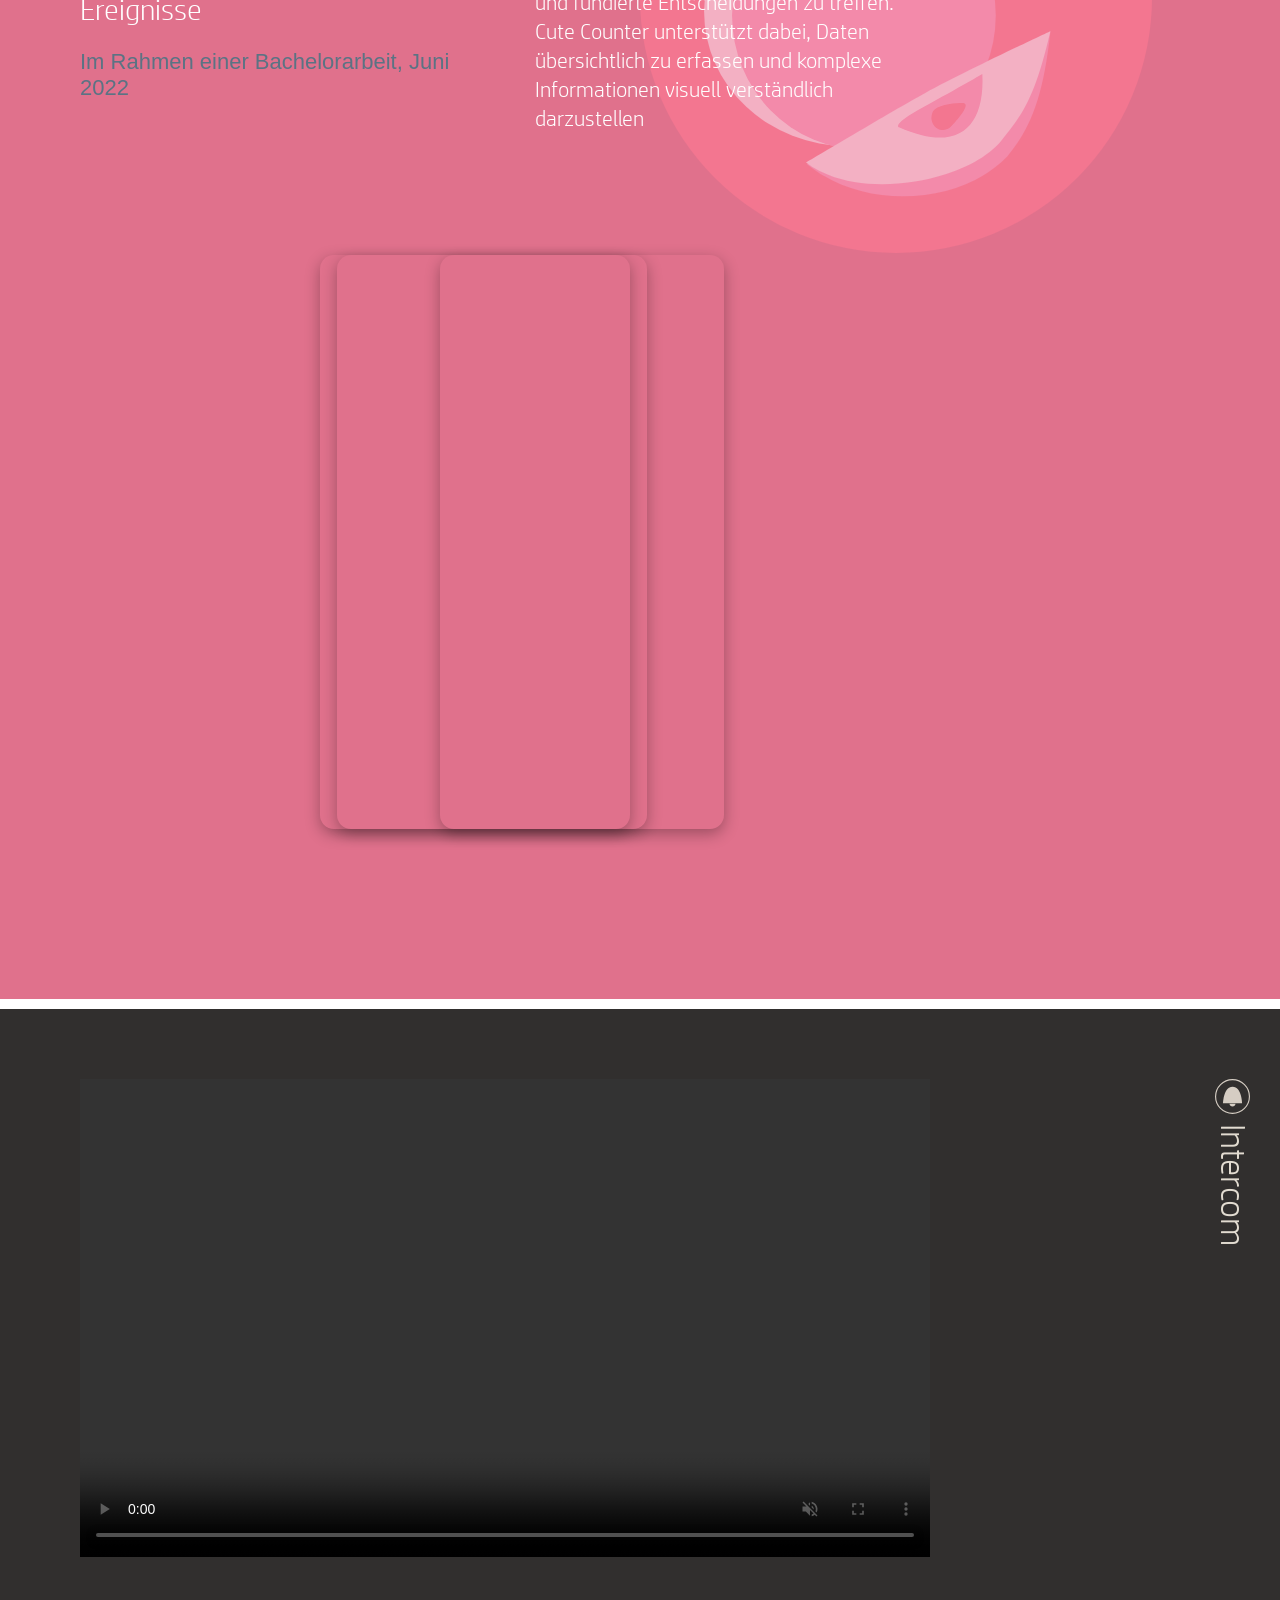
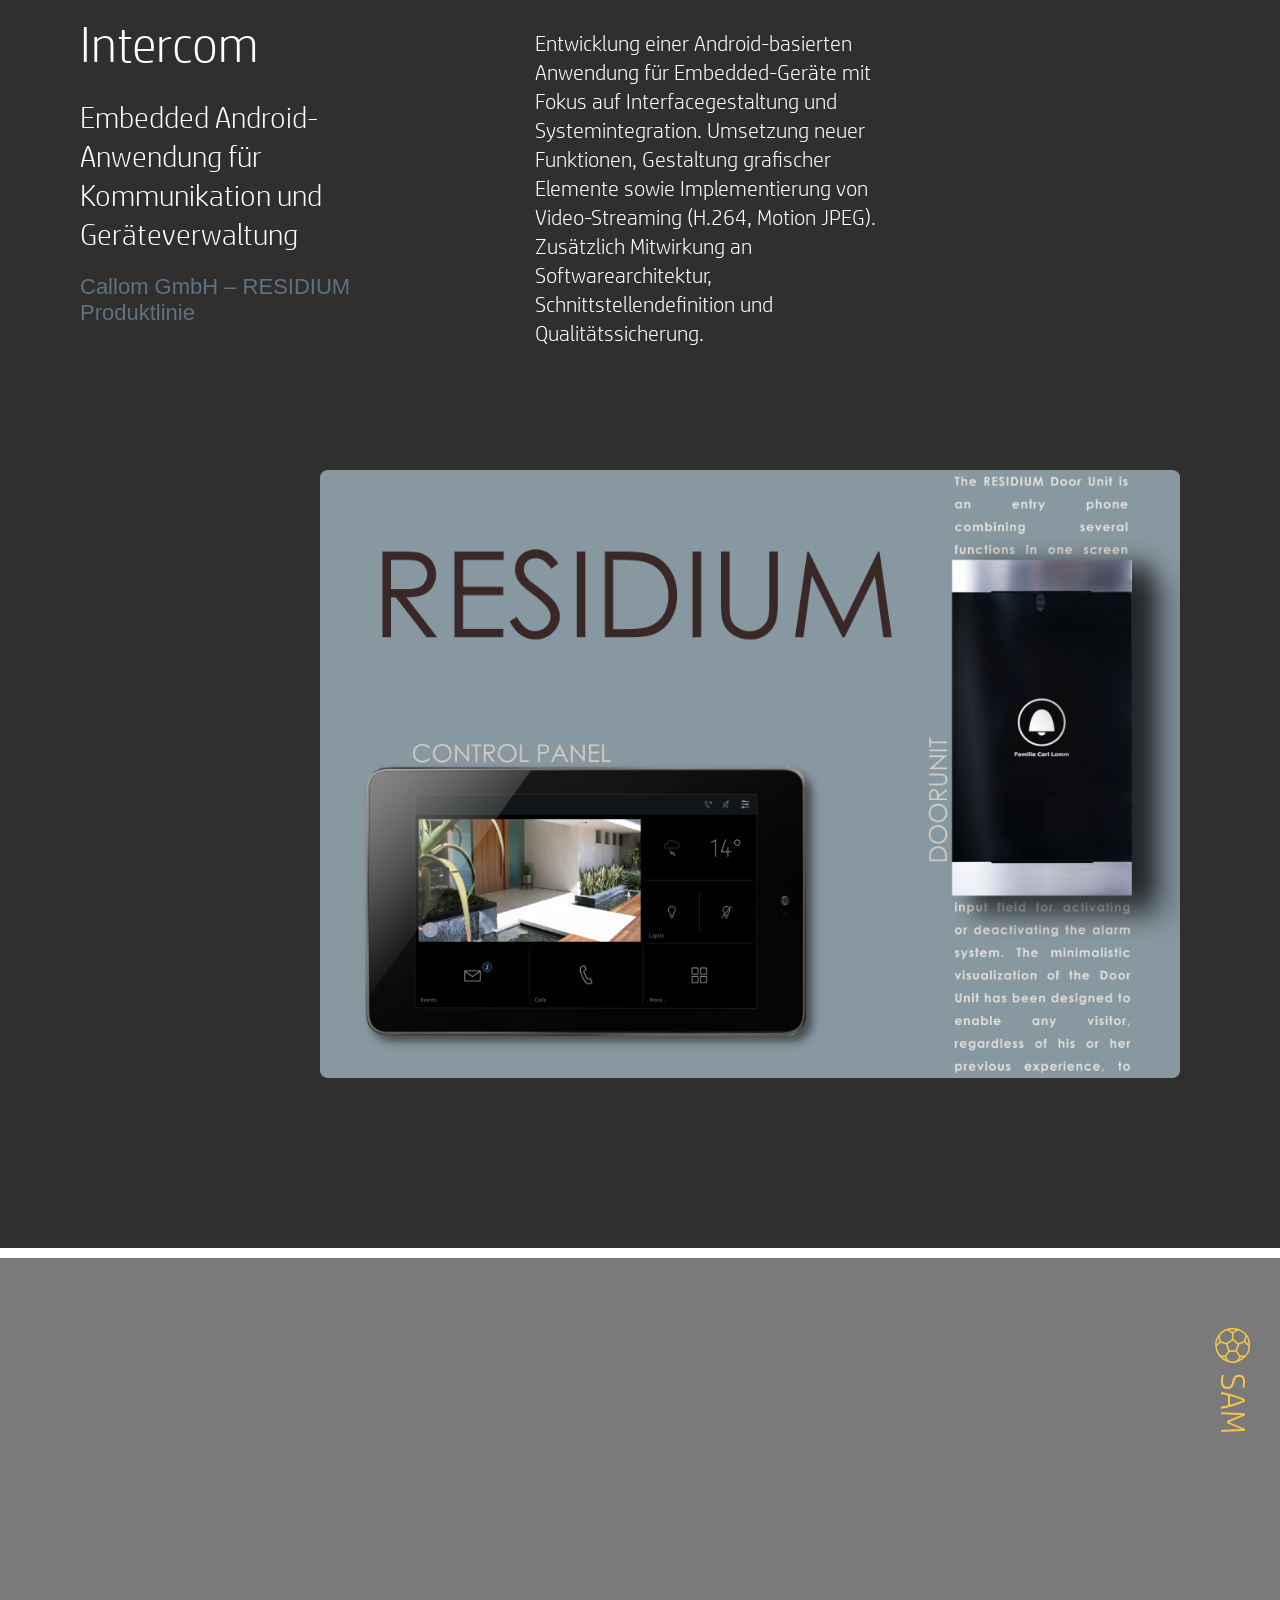
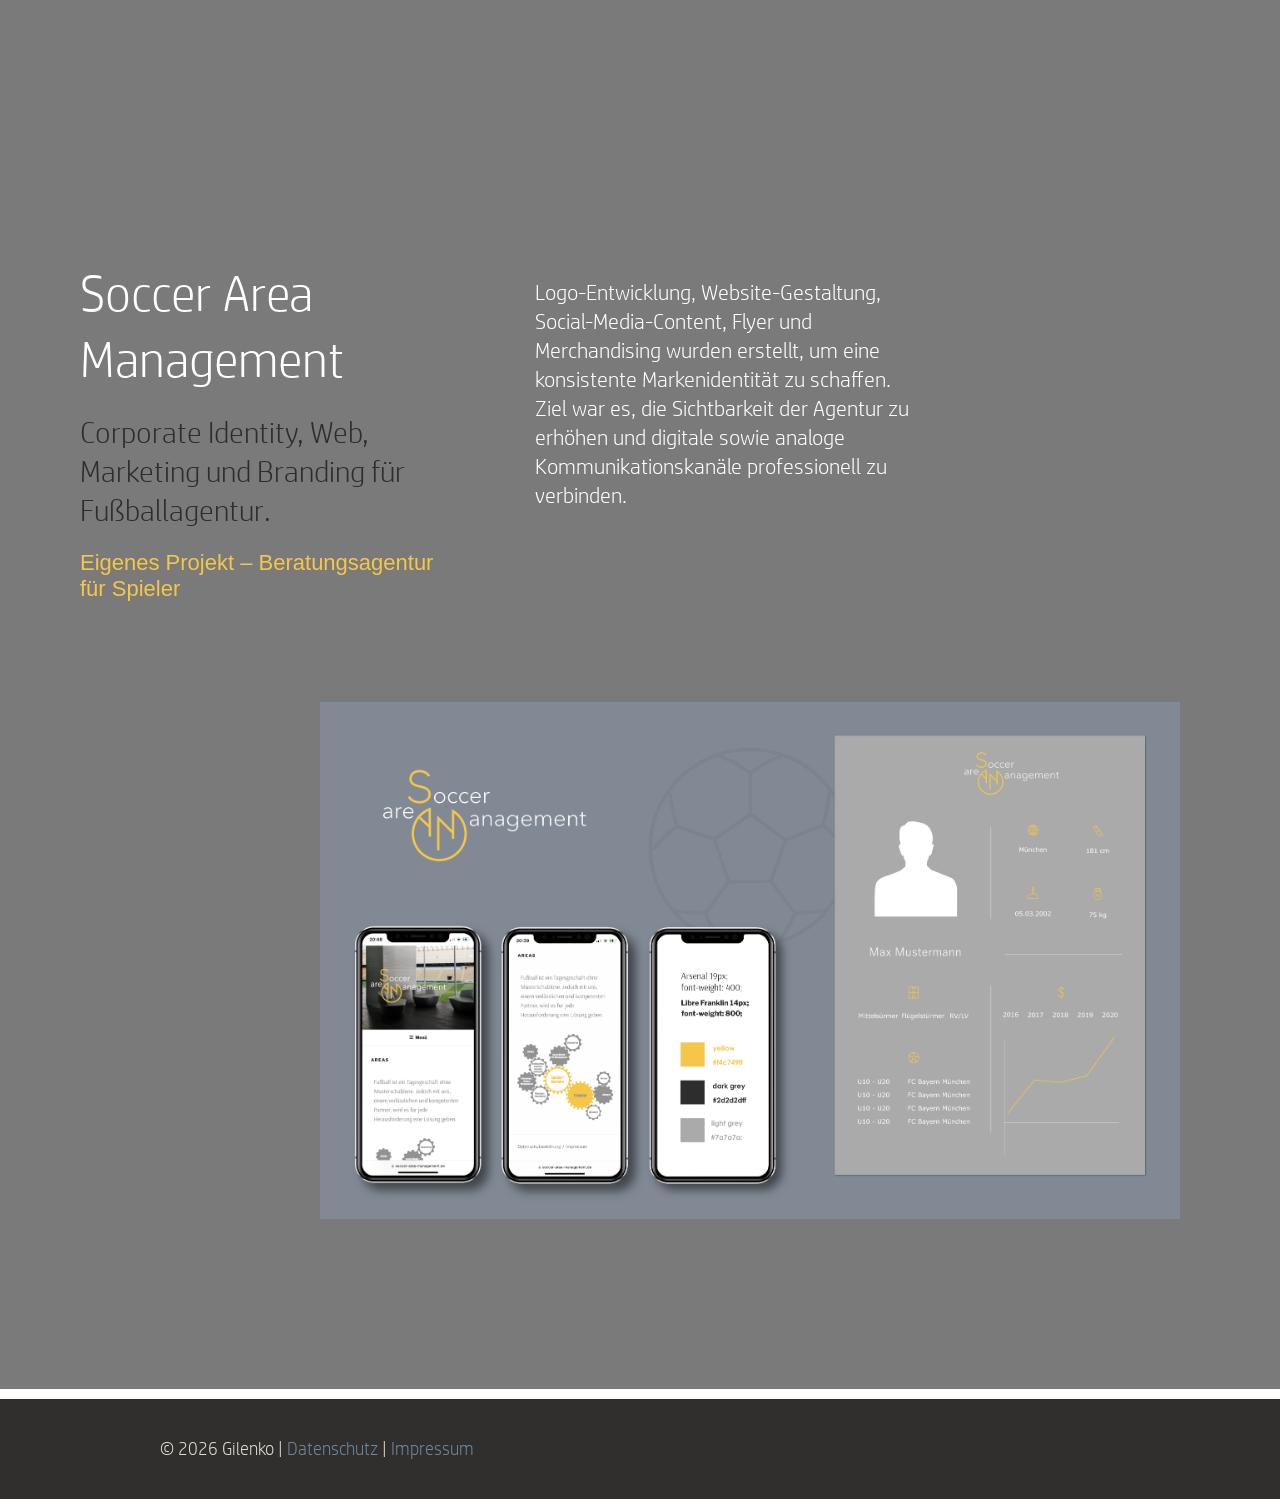
==== commit da243bd5: "Update index.html" ====
--- a/index.html
+++ b/index.html
@@ -114,7 +114,7 @@
 			<div class="section-ui">
 				<div class="back-to-top back-to-top--right">
 					<img src="svg/back_to_top_wiesn_icon.svg" alt="Kreis Braun Klein">
-					<span class="back-to-top-label">Portfolio UXUI</span>
+					<span class="back-to-top-label">Portfolio</span>
 				</div>
 			</div>
 	  
--- a/default.css
+++ b/default.css
@@ -7,6 +7,7 @@
   font-weight: 300;
   font-style: normal;
 }
+
 @font-face {
     font-family: 'Quicksand';
     src: url('fonts/Quicksand-Medium.ttf') format('truetype');
@@ -14,18 +15,24 @@
     font-style: normal;
 }
 
+
 :root {
 
 --basic-color-creme:#e2dcd1;
+--basic-color-ecru:#f4ede6;
 --basic-color-white:#ffffff;
 --basic-color-white-iniy:#f0fcfa;
 
---automotive-color-green:#536654;
+--wiesn-color-brown:#5c5353;
+
+--automotive-color-green:#53665451;
 --automotive-color-pink:#a26374;
 
 --hero-color-brown:#936654;
 --hero-color-choco:#312f2e;
 --hero-color-blue:#6e879d;
+
+--hero-color-blue-dark:#4a5976;
 
 --lostdot-color-green-iniy:#f6f7f8;
 --lostdot-color-green-mint:#a0b7b0;
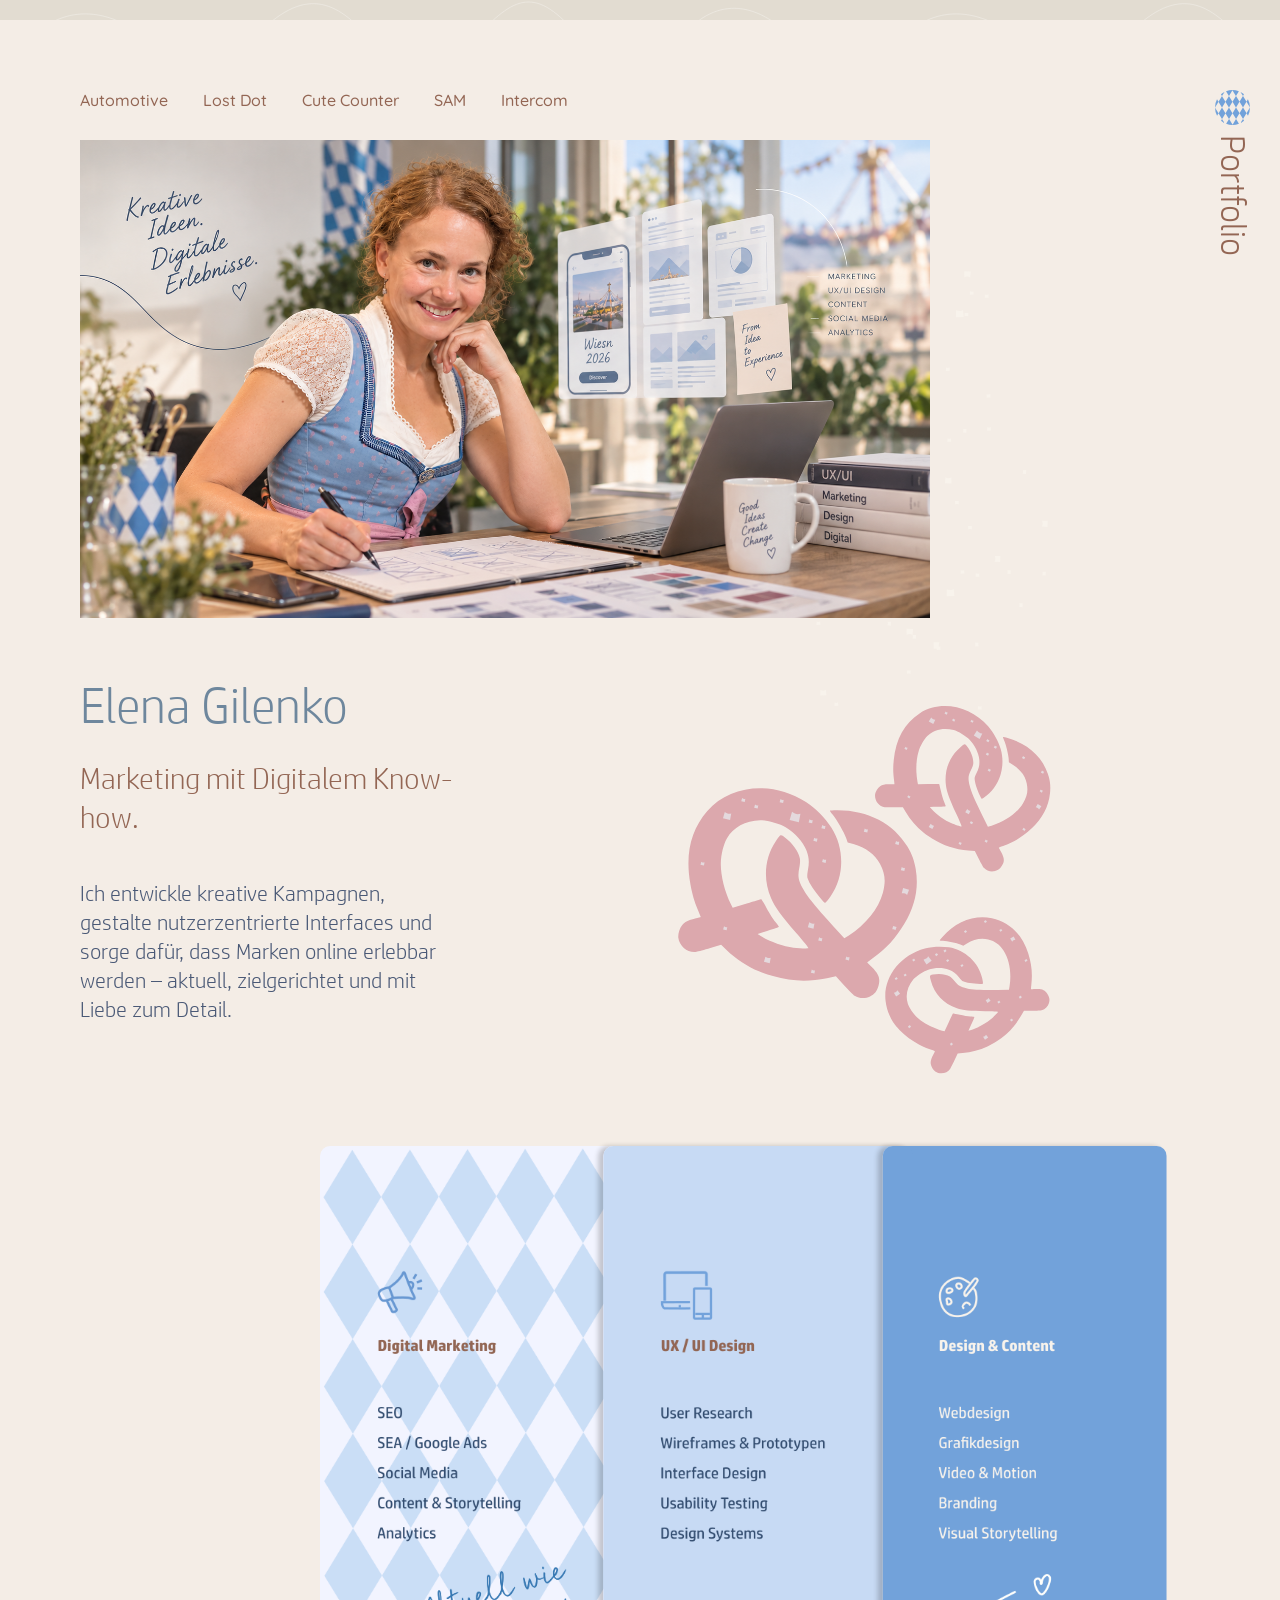
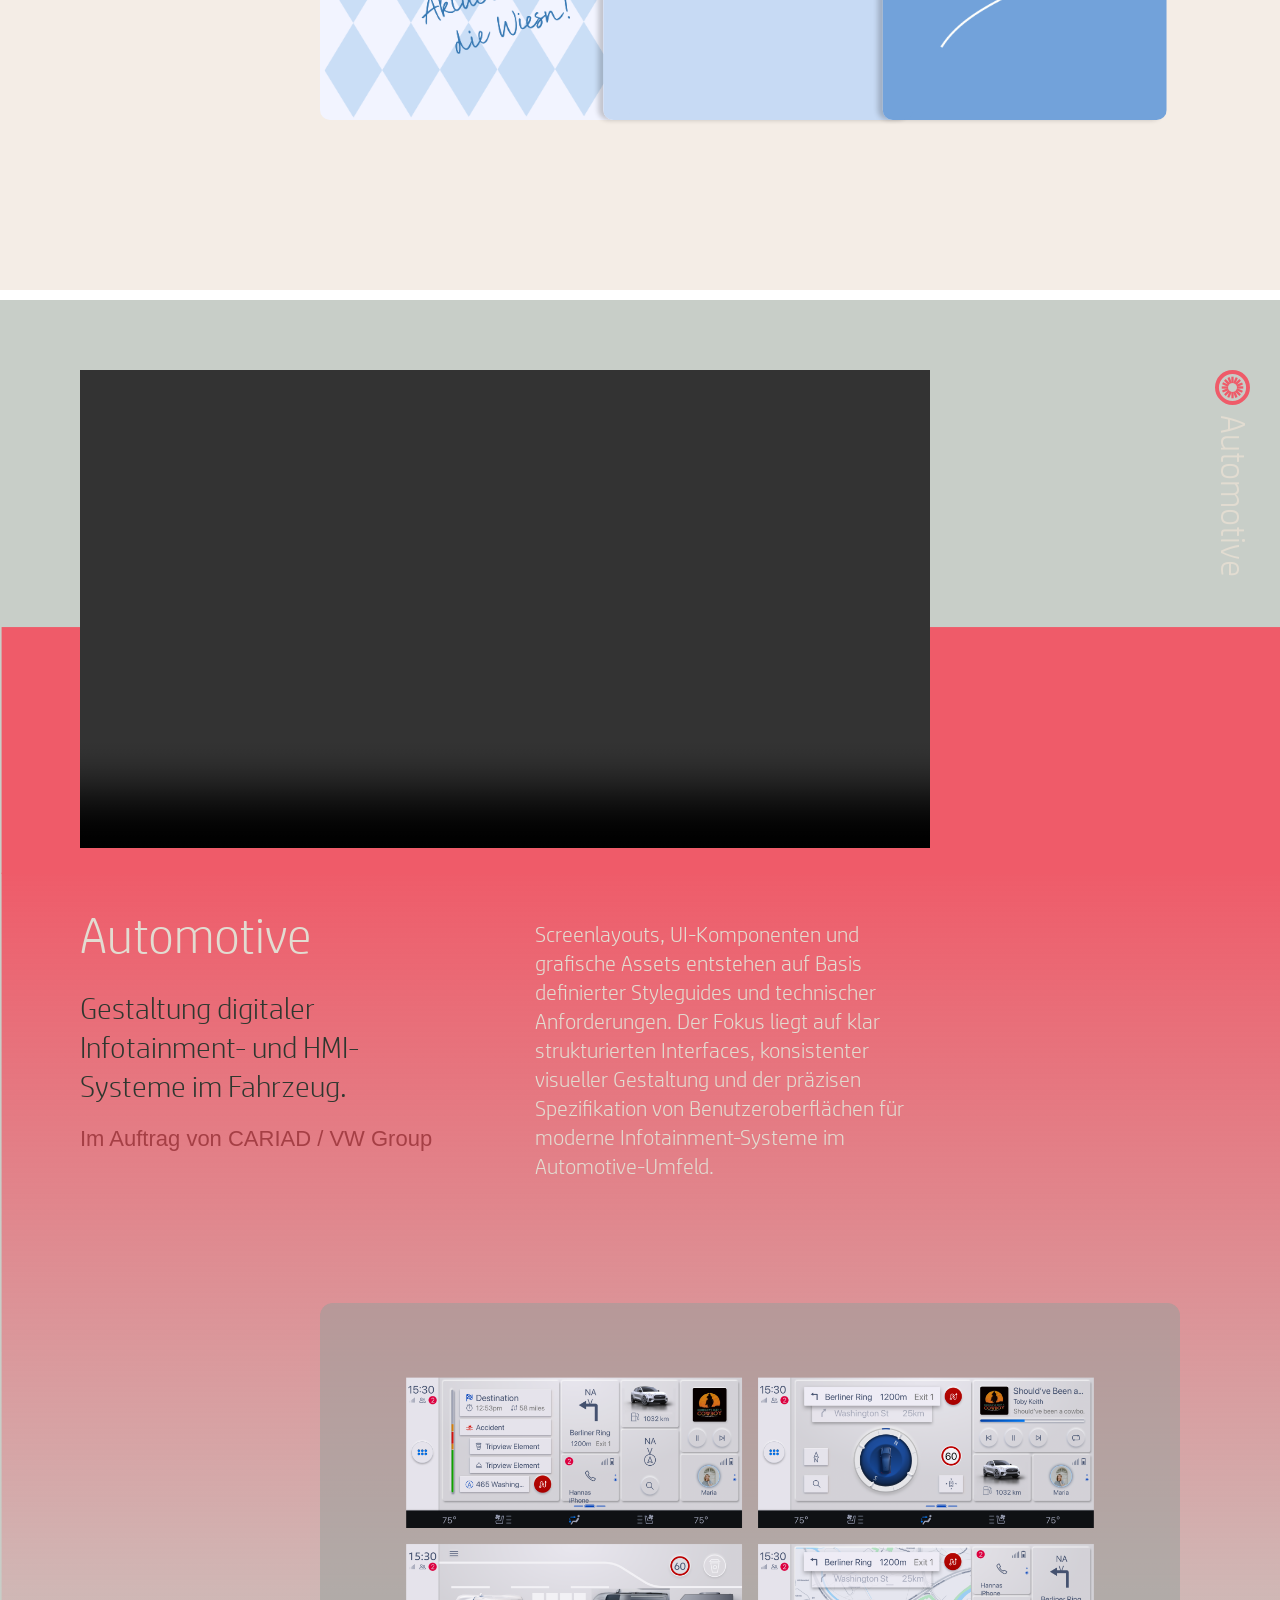
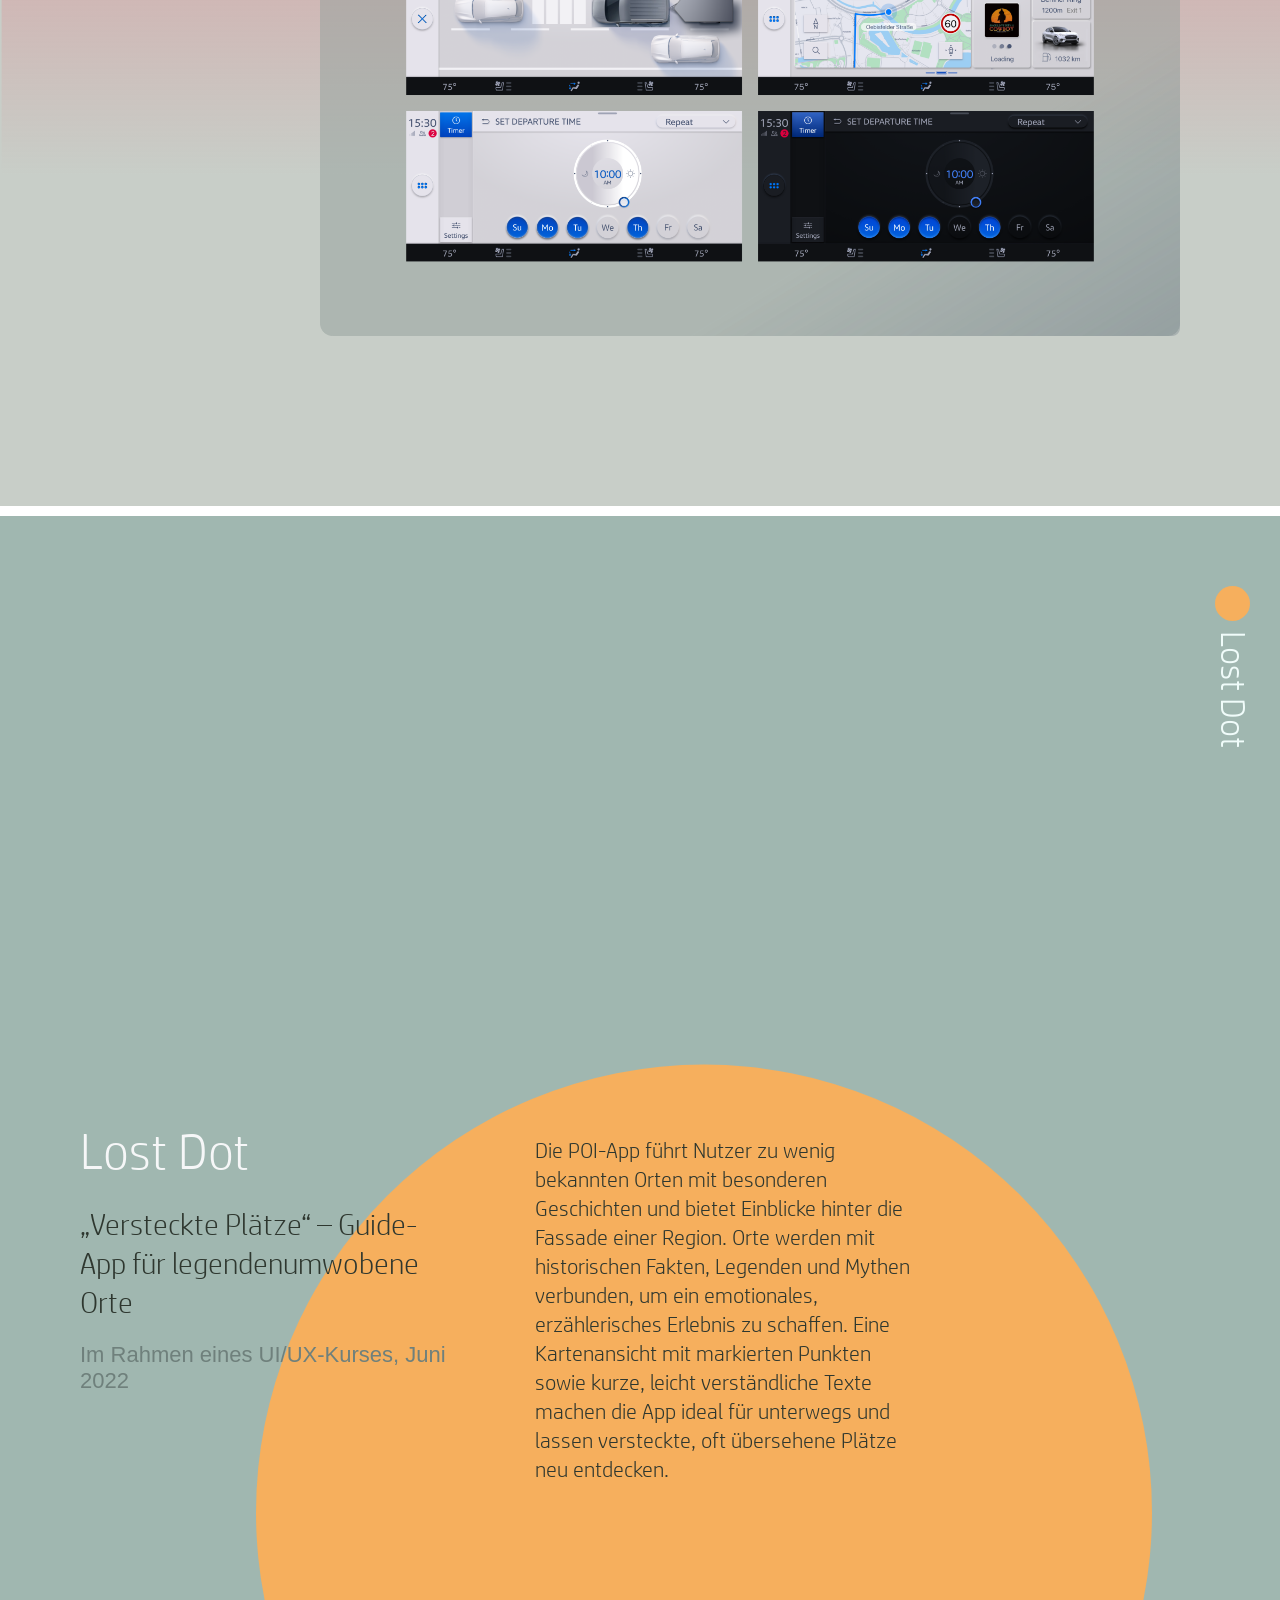
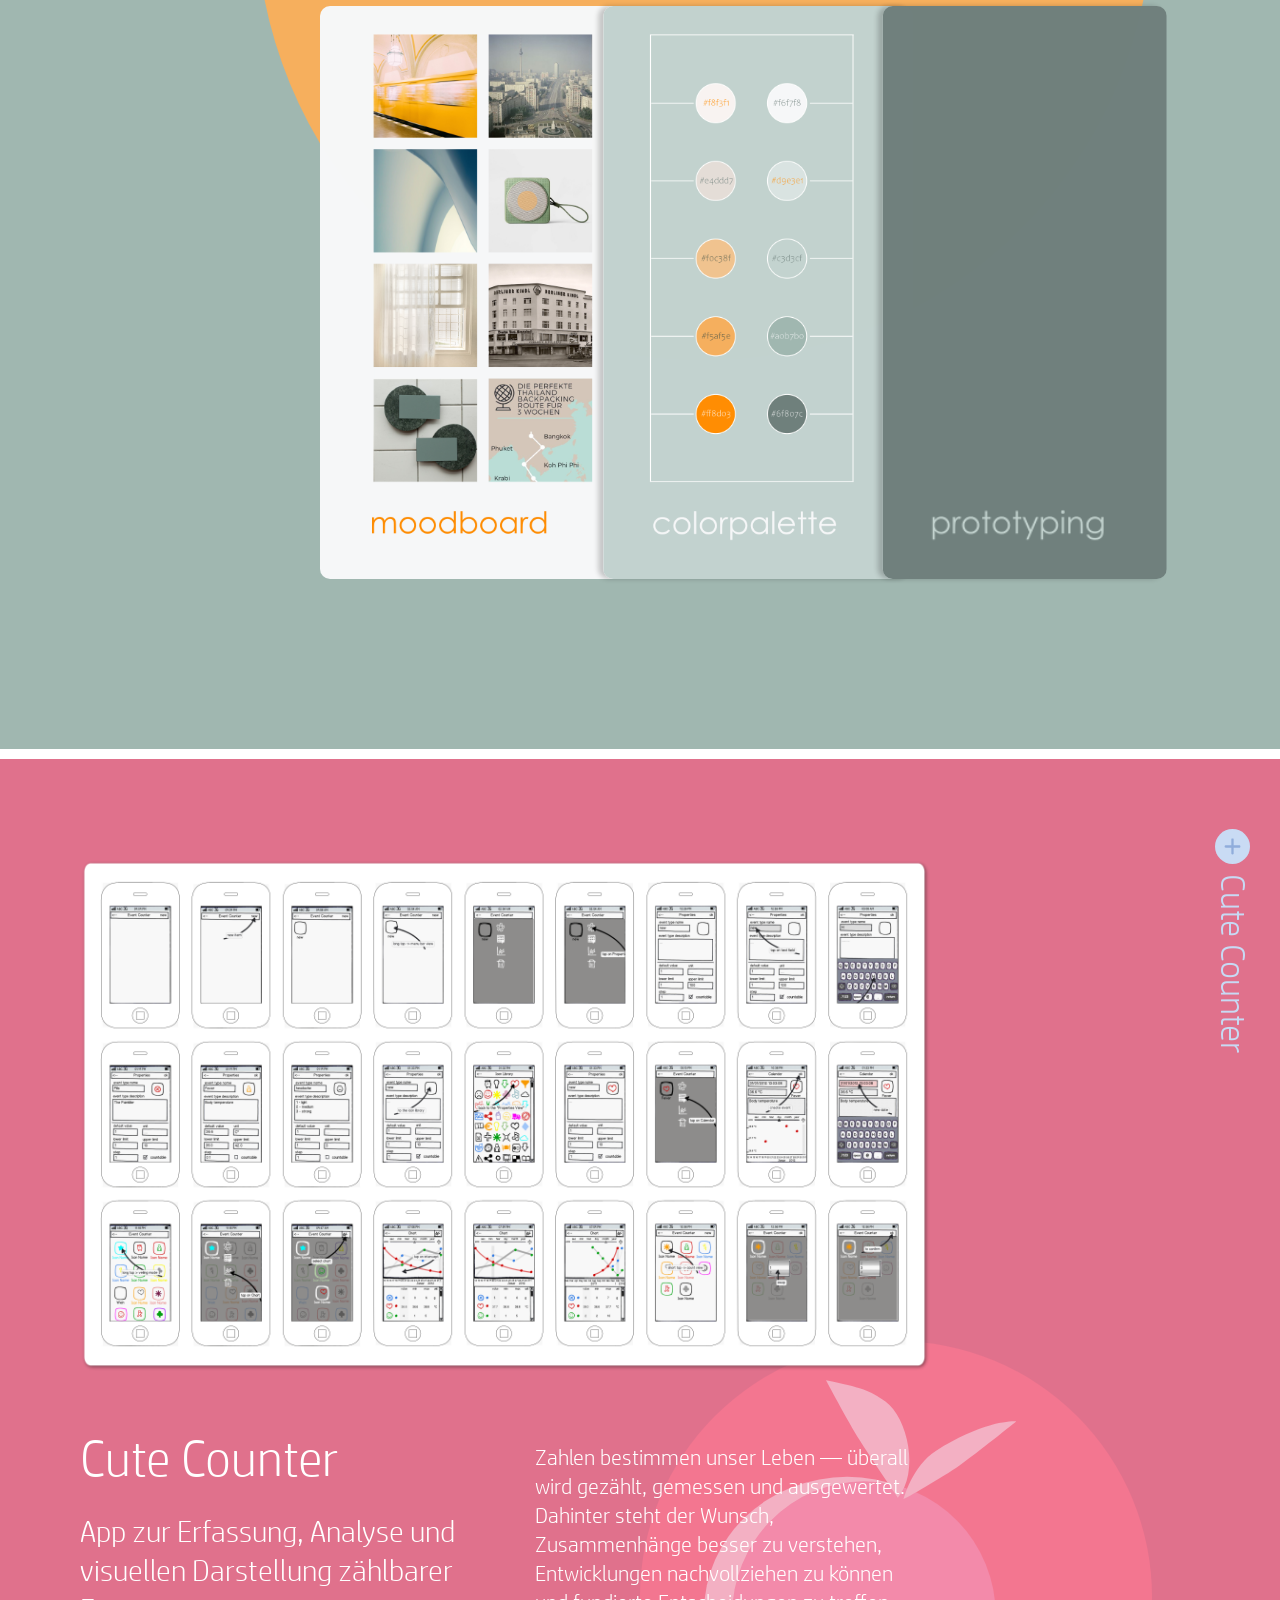
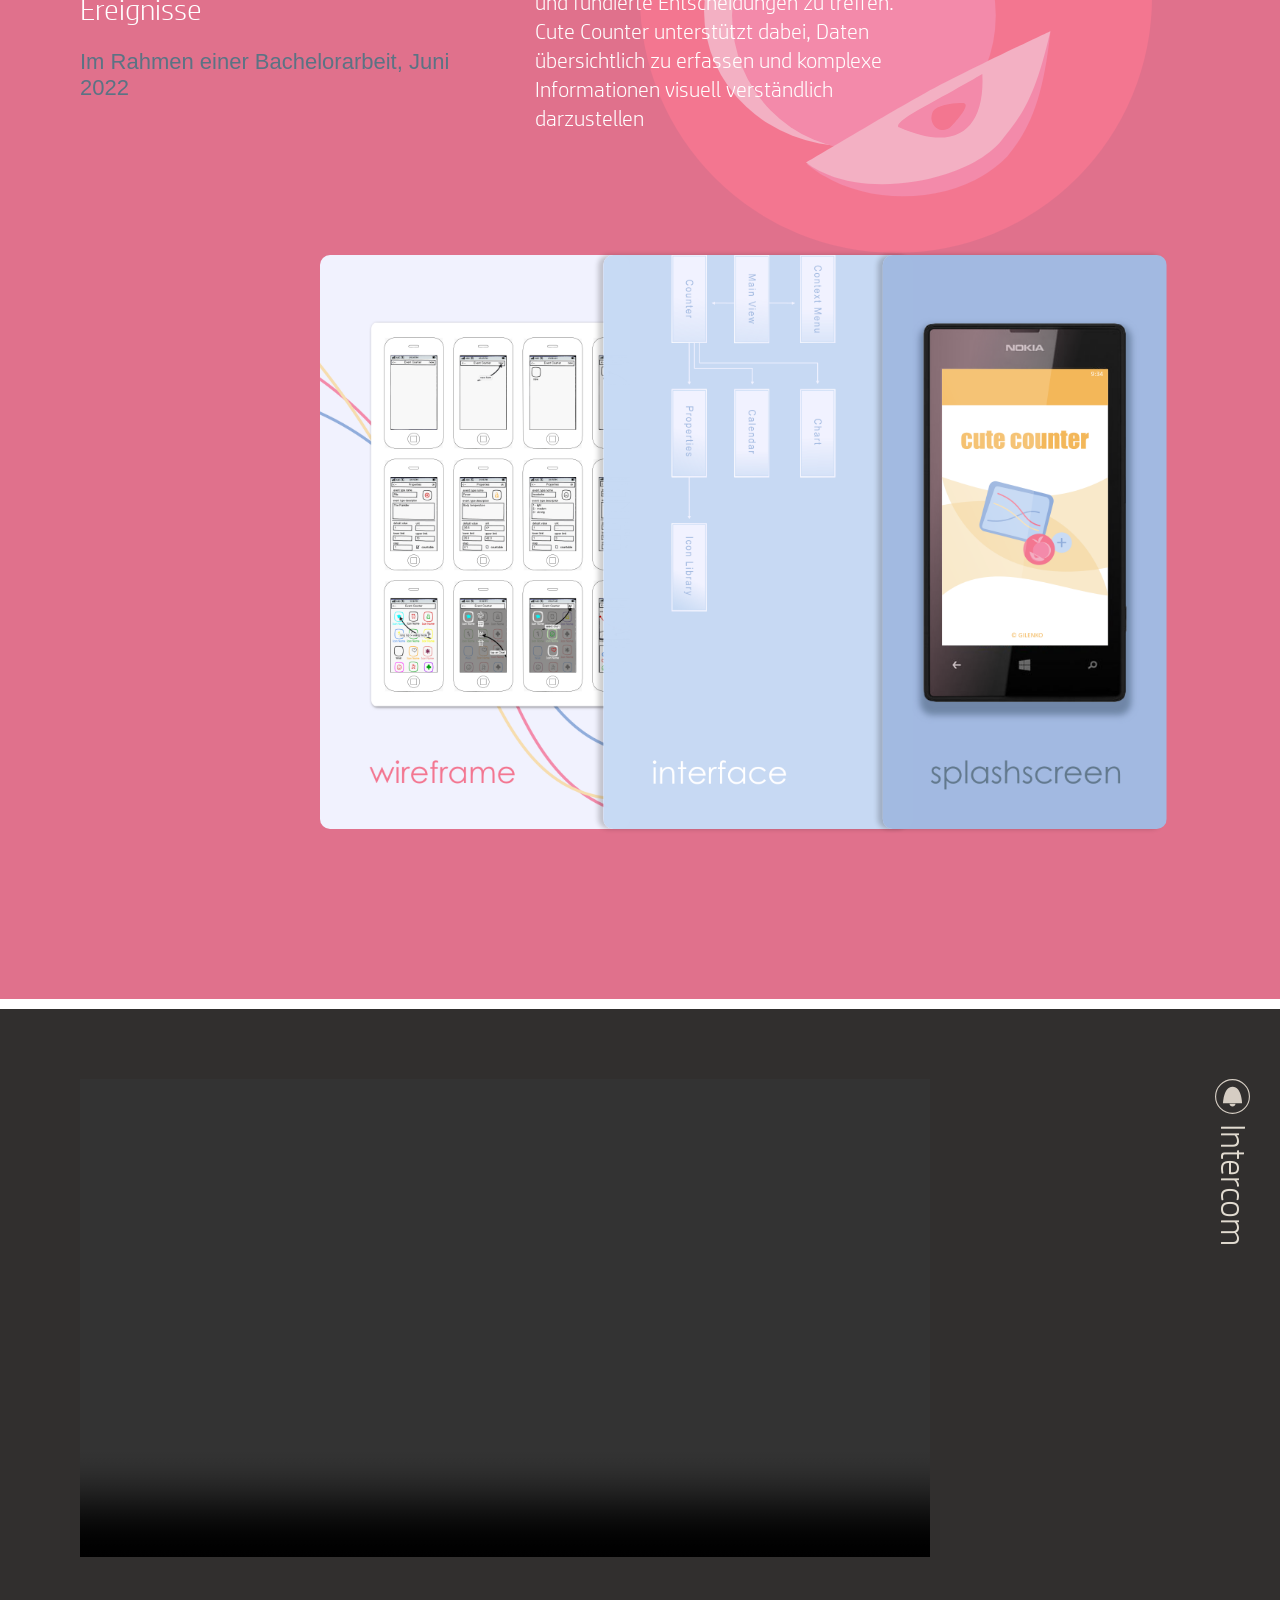
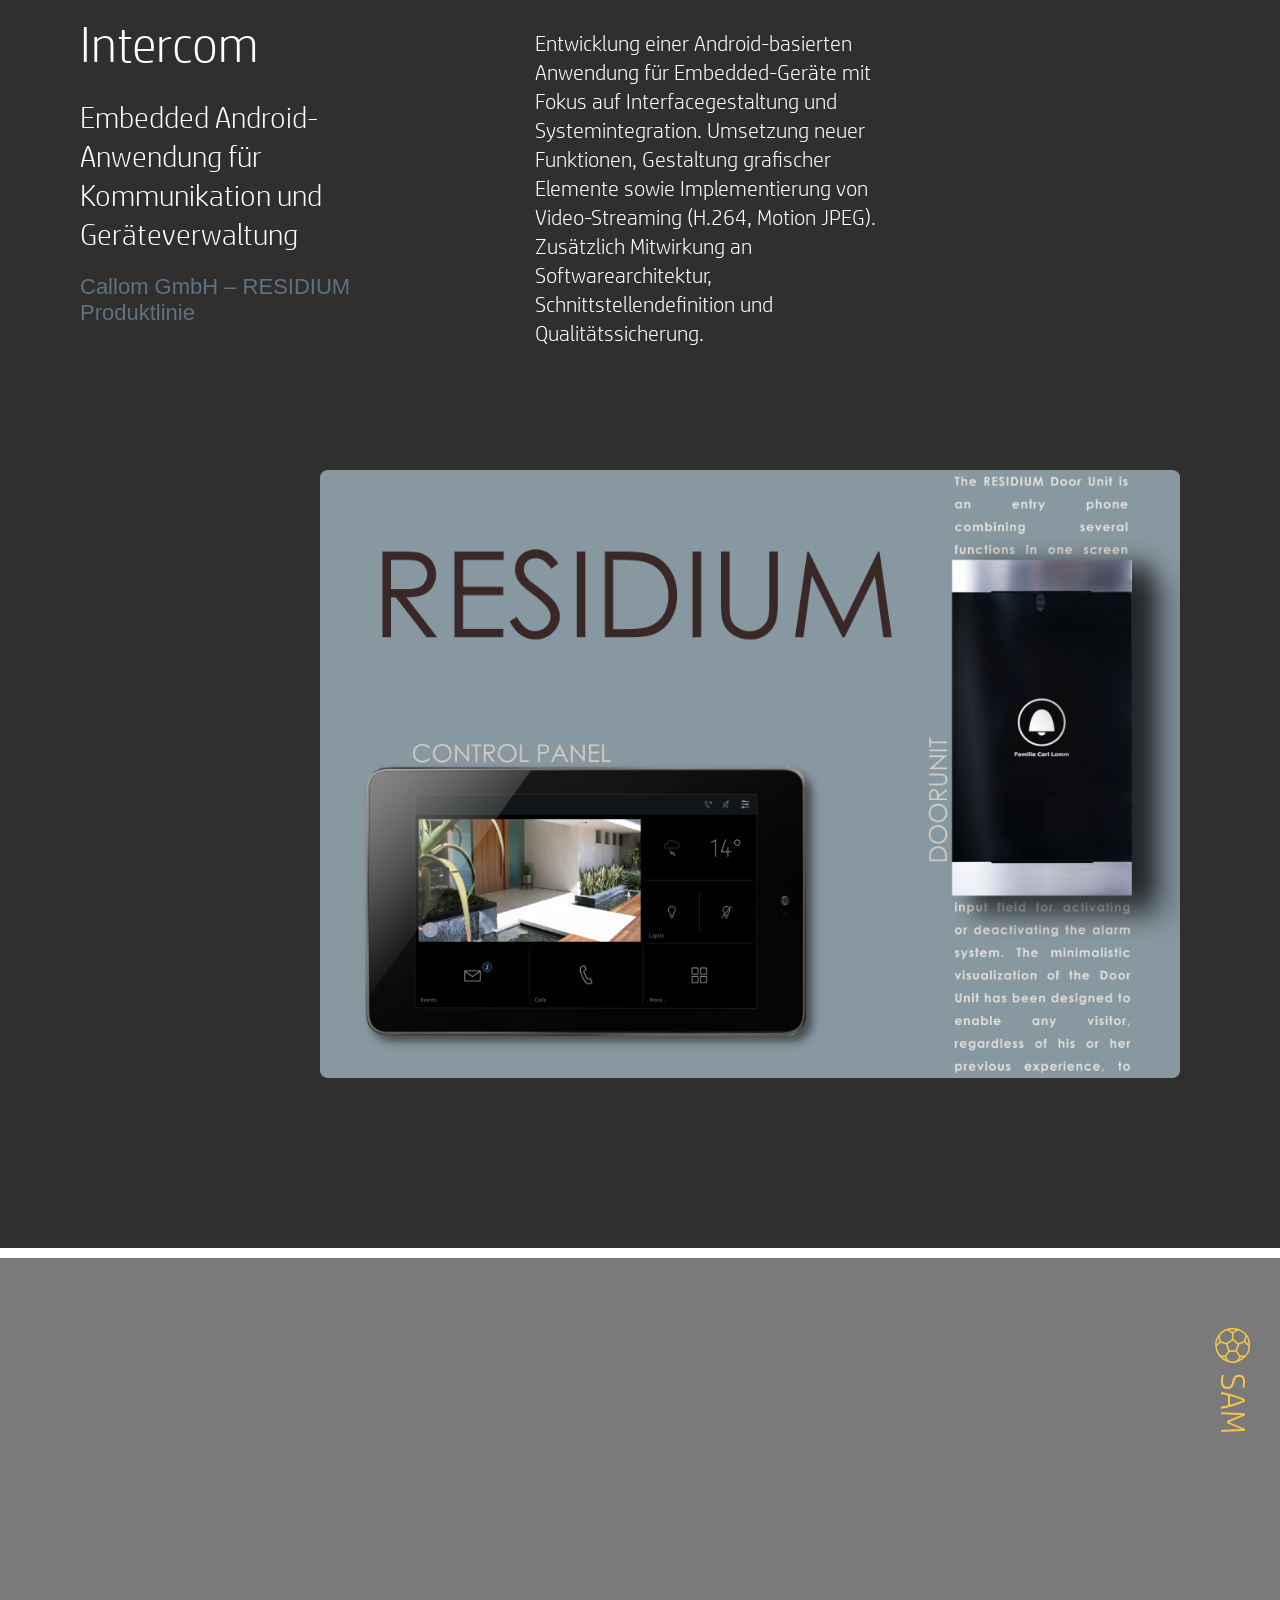
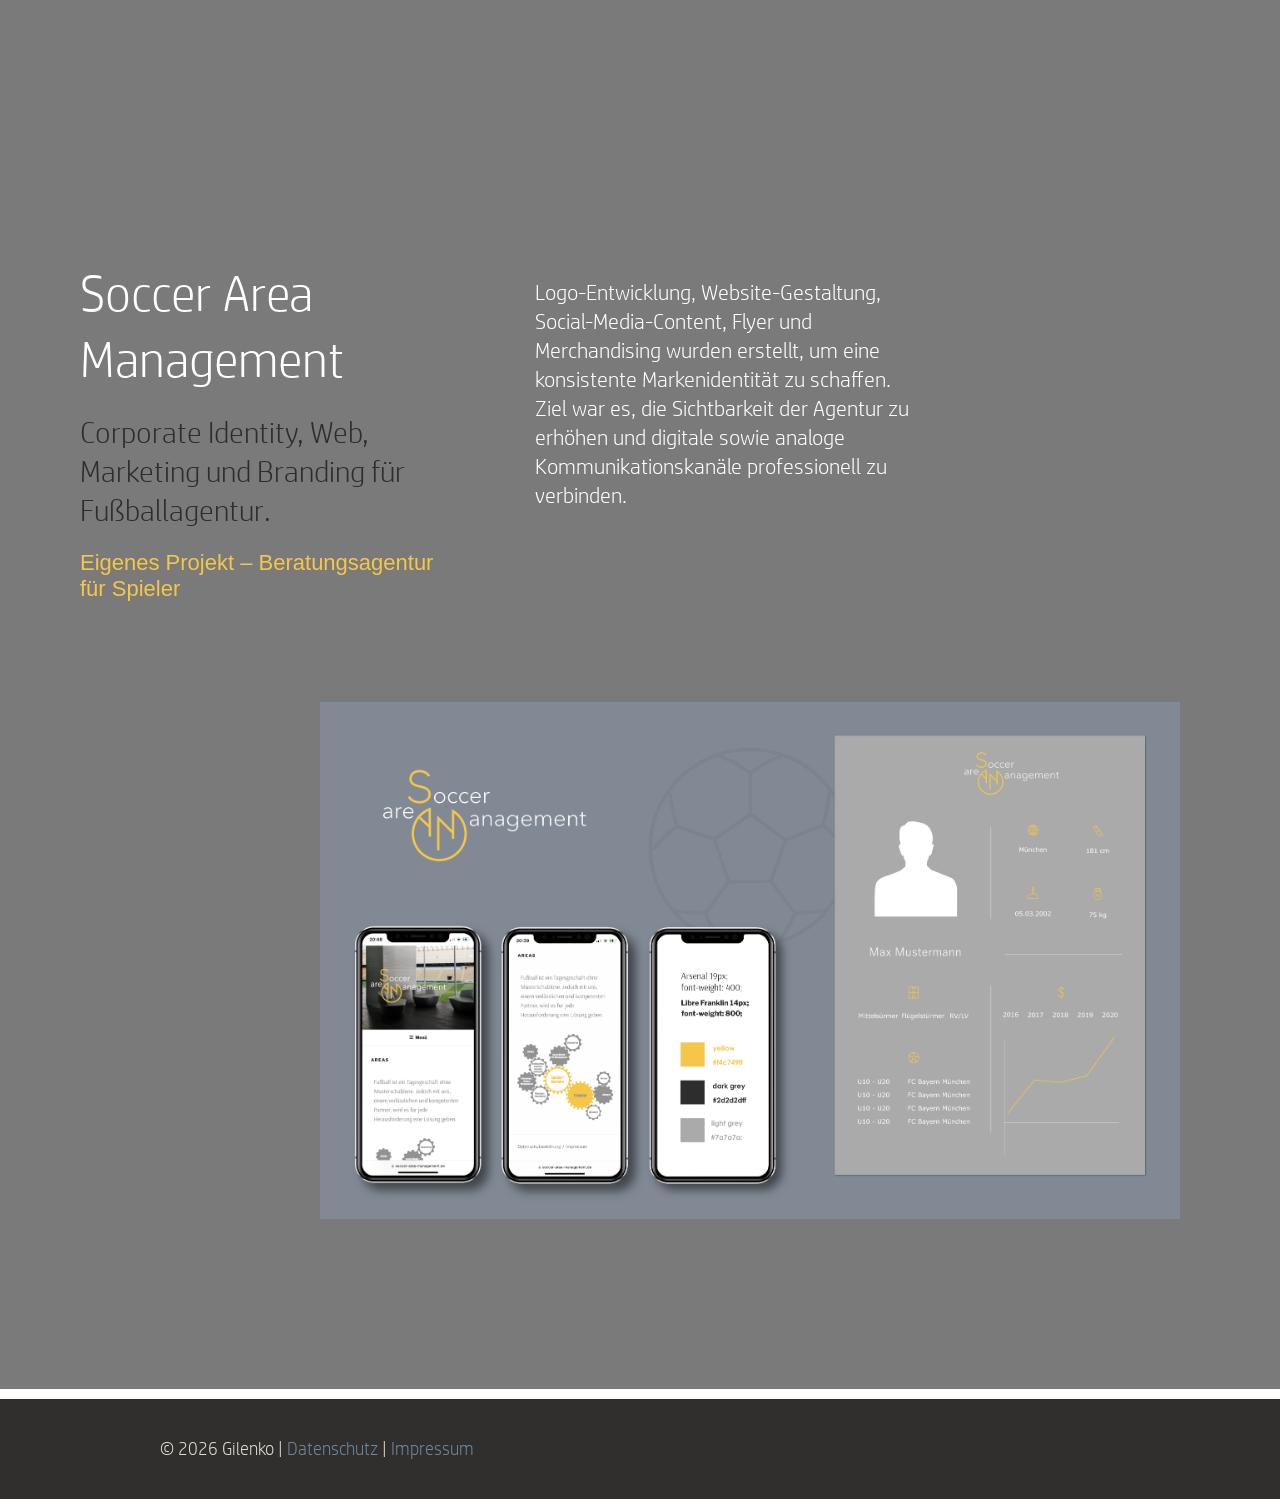
==== commit c7fb1bf5: "Update index.html back to ref 2" ====
--- a/index.html
+++ b/index.html
@@ -417,12 +417,14 @@
 			</section>
 
 			<!-- BACK TO TOP -->
+			<a href="https://play.google.com/store/apps/details?id=com.callom.acontrolpanel.playstore&hl=gsw" target="_blank" rel="noopener noreferrer">
 			<div class="section-ui">
 				<div class="back-to-top back-to-top--right">
 					<img src="svg/back_to_top_intercom_icon.svg" alt="">
 					<span class="back-to-top-label">Intercom</span>
 				</div>
 			</div>
+			</a>
 
 	  
 			<!-- CONTENT -->
@@ -483,13 +485,16 @@
 			</section>
 			
 			
-			<!-- BACK TO TOP -->
-			<div class="section-ui">
-				<div class="back-to-top back-to-top--right">
+			<!-- BACK TO REF -->
+			<a href="https://www.soccer-area-management.de/" target="_blank" rel="noopener noreferrer">
+			<!-- BACK TO REF -->
+			<div class="section-ui">
+				<div class="back-to-ref back-to-top--right">
 					<img src="svg/back_to_top_sam_icon.svg" alt="">
 					<span class="back-to-top-label">SAM</span>
 				</div>
 			</div>
+			</a>
 
 	  
 			<!-- CONTENT -->
--- a/default.css
+++ b/default.css
@@ -15,18 +15,28 @@
     font-style: normal;
 }
 
+@font-face {
+    font-family: 'brittany-signature-script';
+    src: url('fonts/brittany-signature-script.regular.ttf') format('truetype');
+    font-weight: 300;
+    font-style: normal;
+}
+
 
 :root {
 
 --basic-color-creme:#e2dcd1;
 --basic-color-ecru:#f4ede6;
 --basic-color-white:#ffffff;
+--basic-color-black:#000000;
 --basic-color-white-iniy:#f0fcfa;
 
 --wiesn-color-brown:#5c5353;
 
 --automotive-color-green:#53665451;
 --automotive-color-pink:#a26374;
+--automotive-color-red:#a53f45;
+--automotive-color-brown:#2e372f;
 
 --hero-color-brown:#936654;
 --hero-color-choco:#312f2e;
--- a/style.css
+++ b/style.css
@@ -139,13 +139,14 @@
 .sam .project-text * {  color: var(--basic-color-white);}
 /* one-line COLORS */
 .hero .one-line {  color: var(--hero-color-blue);}
-.automotive .one-line {  color: var(--automotive-color-pink);}
+.automotive .one-line {  color: var(--automotive-color-red);}
 .lostdot .one-line {  color: var(--lostdot-color-green-matcha);}
 .cutecounter .one-line {  color: var(--cutecounter-color-marin);}
 .intercom .one-line {  color: var(--intercom-color-marin);}
 .sam .one-line {  color: var(--sam-color-yellow);}
 /* two-lines COLORS */
 .wiesn .two-lines, .wiesn .mobile-skills-text { color: var(--hero-color-brown);}
+.automotive .two-lines { color: var(--automotive-color-brown);}
 /* HEADERs COLORS */
 .hero .project-text h1 {  color: var(--hero-color-brown);}
 .hero .project-text h2 {  color: var(--hero-color-brown);}
@@ -176,11 +177,38 @@
   gap: 10px;
   pointer-events: auto;
 }
+
+.back-to-ref {
+  position: sticky; /* oder absolute */
+  top: 70px; /* Abstand zum Viewport */
+  z-index: 1000;
+  width: 35px;
+  display: flex;
+  flex-direction: column;
+  align-items: center;
+  gap: 10px;
+  pointer-events: auto;
+}
+
 .back-to-top img {
   width: 100%;
   height: auto;
 }
+
+.back-to-ref img {
+  width: 100%;
+  height: auto;
+}
+
 .back-to-top span {
+  writing-mode: vertical-rl;
+  font-family: 'HP Simplified Light', sans-serif;
+  font-weight: 300;
+  font-size: 35px;
+  color: var(--basic-color-creme);
+}
+
+.back-to-ref span {
   writing-mode: vertical-rl;
   font-family: 'HP Simplified Light', sans-serif;
   font-weight: 300;
@@ -311,48 +339,6 @@
   width: 100%;
   height: auto;
   display: block;
-}
-
-/* =
-
-.stage wiesn .panel {
-    position: relative;
-    background-image: none !important;
-    display: flex;
-    flex-direction: column;
-}
-.panel-content {
-    height: 100%;
-    display: flex;
-    flex-direction: column;
-    padding: 30px;
-}
-
-.wiesn .p1 {
-    background-color: #61738d;
-	background-image: none !important;
-}
-
-.wiesn .p2 {
-    background-color: #b9aace;
-	background-image: none !important;
-}
-
-.wiesn .p3 {
-    background-color: #cadef6;
-	background-image: none !important;
-}
-
-.panel-icon {
-    width: 40px;
-    height: 40px;
-    margin-bottom: 20px;
-}
-
-.panel-icon img {
-    width: 100%;
-    height: 100%;
-    display: block;
 }
 
 /* =========================
@@ -524,6 +510,10 @@
   top: 400px; /* Abstand zum Viewport */
   width: 25px;
 }
+.back-to-ref {
+  top: 400px; /* Abstand zum Viewport */
+  width: 25px;
+}
 .hero .back-to-top {
   top: 280px; /* Abstand zum Viewport */
 }
@@ -566,7 +556,7 @@
   margin: 0 20px 0 20px;
 }
 /* =========================
-   hero
+   hero & wiesn & menu
 ========================= */
 .hero-image-main, .wiesn-image-main {
   margin: 0; 
@@ -589,11 +579,14 @@
 .hero .two-lines, .hero .project-text-block {	
   display: none;
 }
-.wiesn .two-lines, .section-menu {	
+.wiesn .two-lines {	
   display: none;
 }
 .hero .one-line {
 display: none;
+}
+.section-menu {	
+  display: none;
 }
 .mobile-skills-text {
   display: block;
@@ -642,4 +635,3 @@
 
 
 
-
--- a/css/stage.css
+++ b/css/stage.css
@@ -5,7 +5,6 @@
   width: 100%;
   height: 100%;  
 }
-
 /* Panels */
 .panel {
   overflow:hidden;
@@ -16,20 +15,19 @@
   transition: transform 1s ease;
   background-size: cover;
   background-position: center;
-  border-radius: 14px;
-  box-shadow: 0 5px 15px rgba(0,0,0,0.3);
+  border-radius: 10px;
+  
   transition: transform 1s ease;
 }
-
 .p1 {
   position: relative;
   width:33%;
   height:100%;
-    display:flex;
-  justify-content:center;
-  align-items:flex-start;
+  box-shadow: -5px 0 5px rgba(0,0,0,0.2);
 }
-
+.p2 {
+  box-shadow: -5px 0 5px rgba(0,0,0,0.2);
+}
 /* z-index */
 .p3 { z-index:3; left: 0; }   /* fix links */
 .p2 { z-index:4; left: 2%; }   /* startet leicht rechts von 3 */
@@ -41,13 +39,25 @@
 
 .prototype{
   position:absolute;
-
   top:5%;
   bottom:17%;
-
   left:50%;
   transform:translateX(-50%);
-
   width:70%;       /* Breite des Videos */
   height:auto;
-}+}
+.p2 img{
+  position:absolute;
+  top:5%;
+  bottom:17%;
+  left:46%;
+  transform:translateX(-45%);
+  height:auto;
+  width:67%; 
+}
+
+@media (max-width: 768px) {
+.panel {
+  border-radius: 5px;
+}
+}
